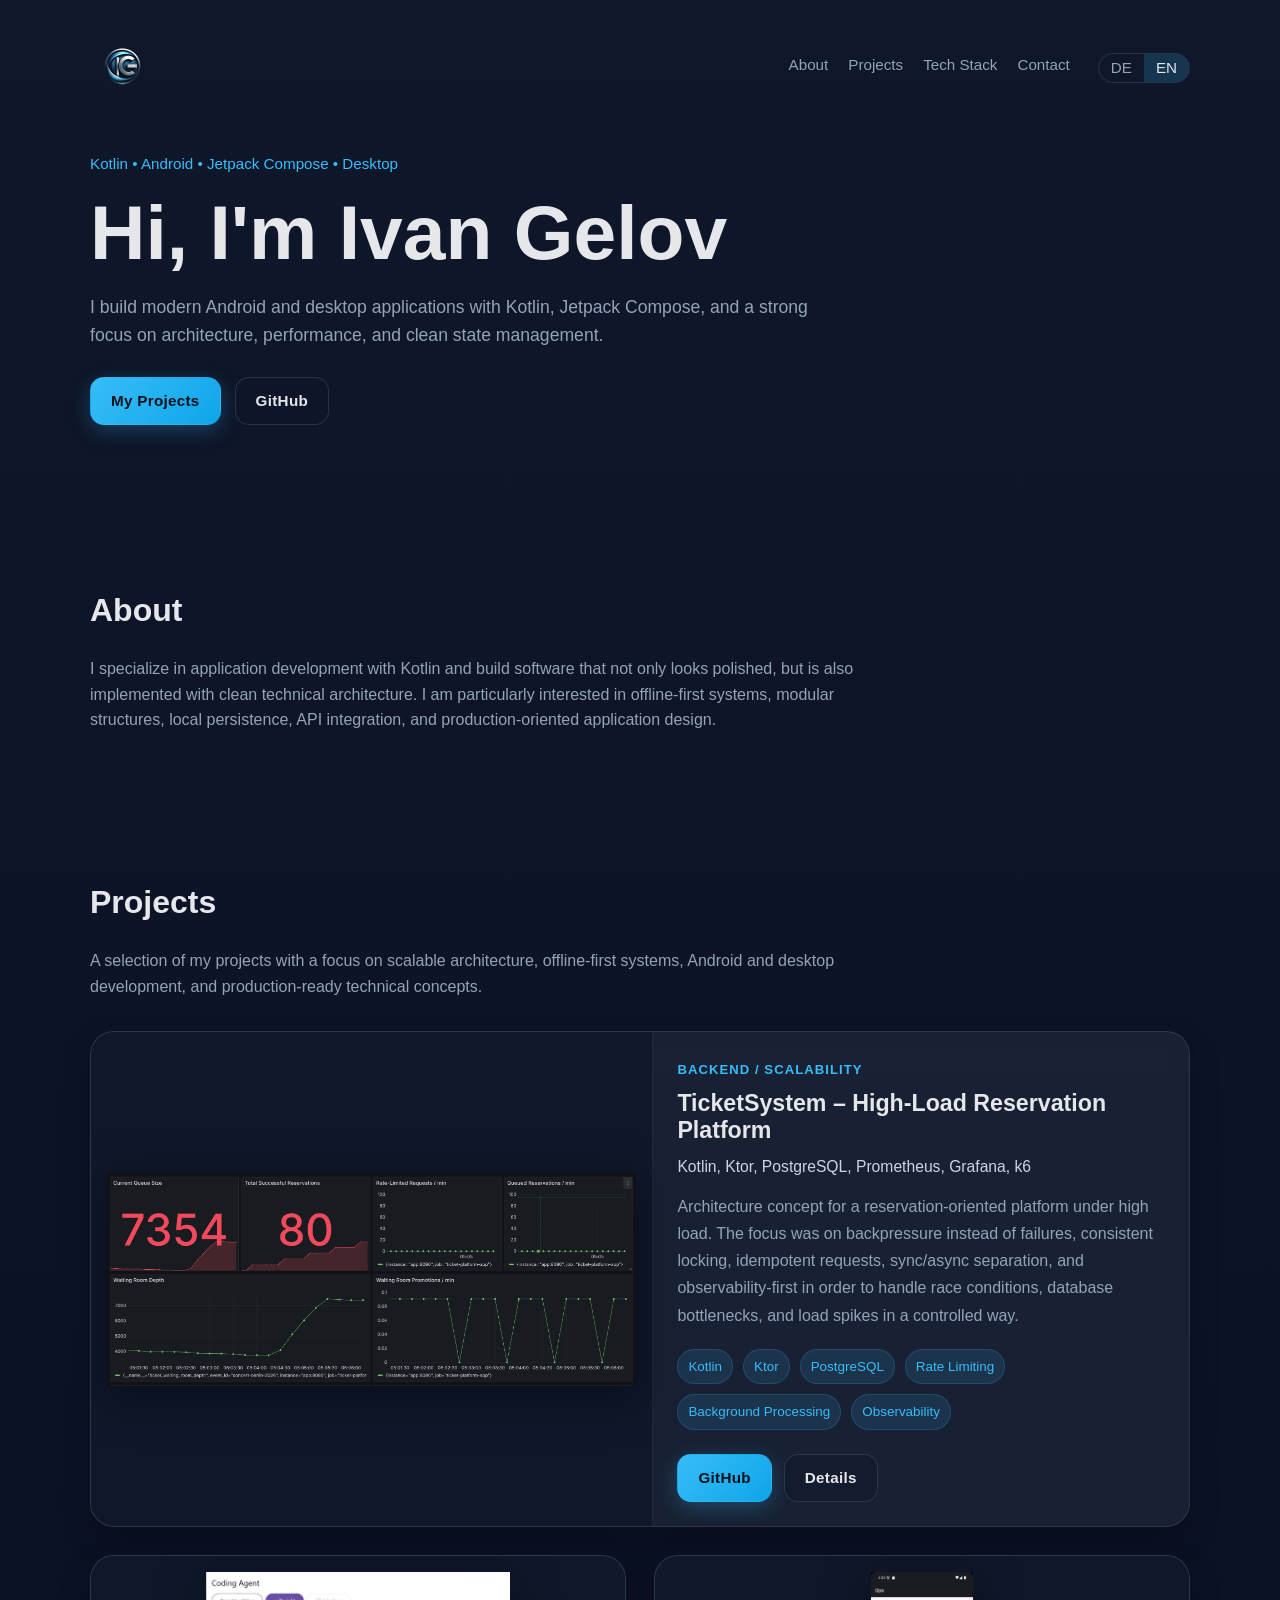
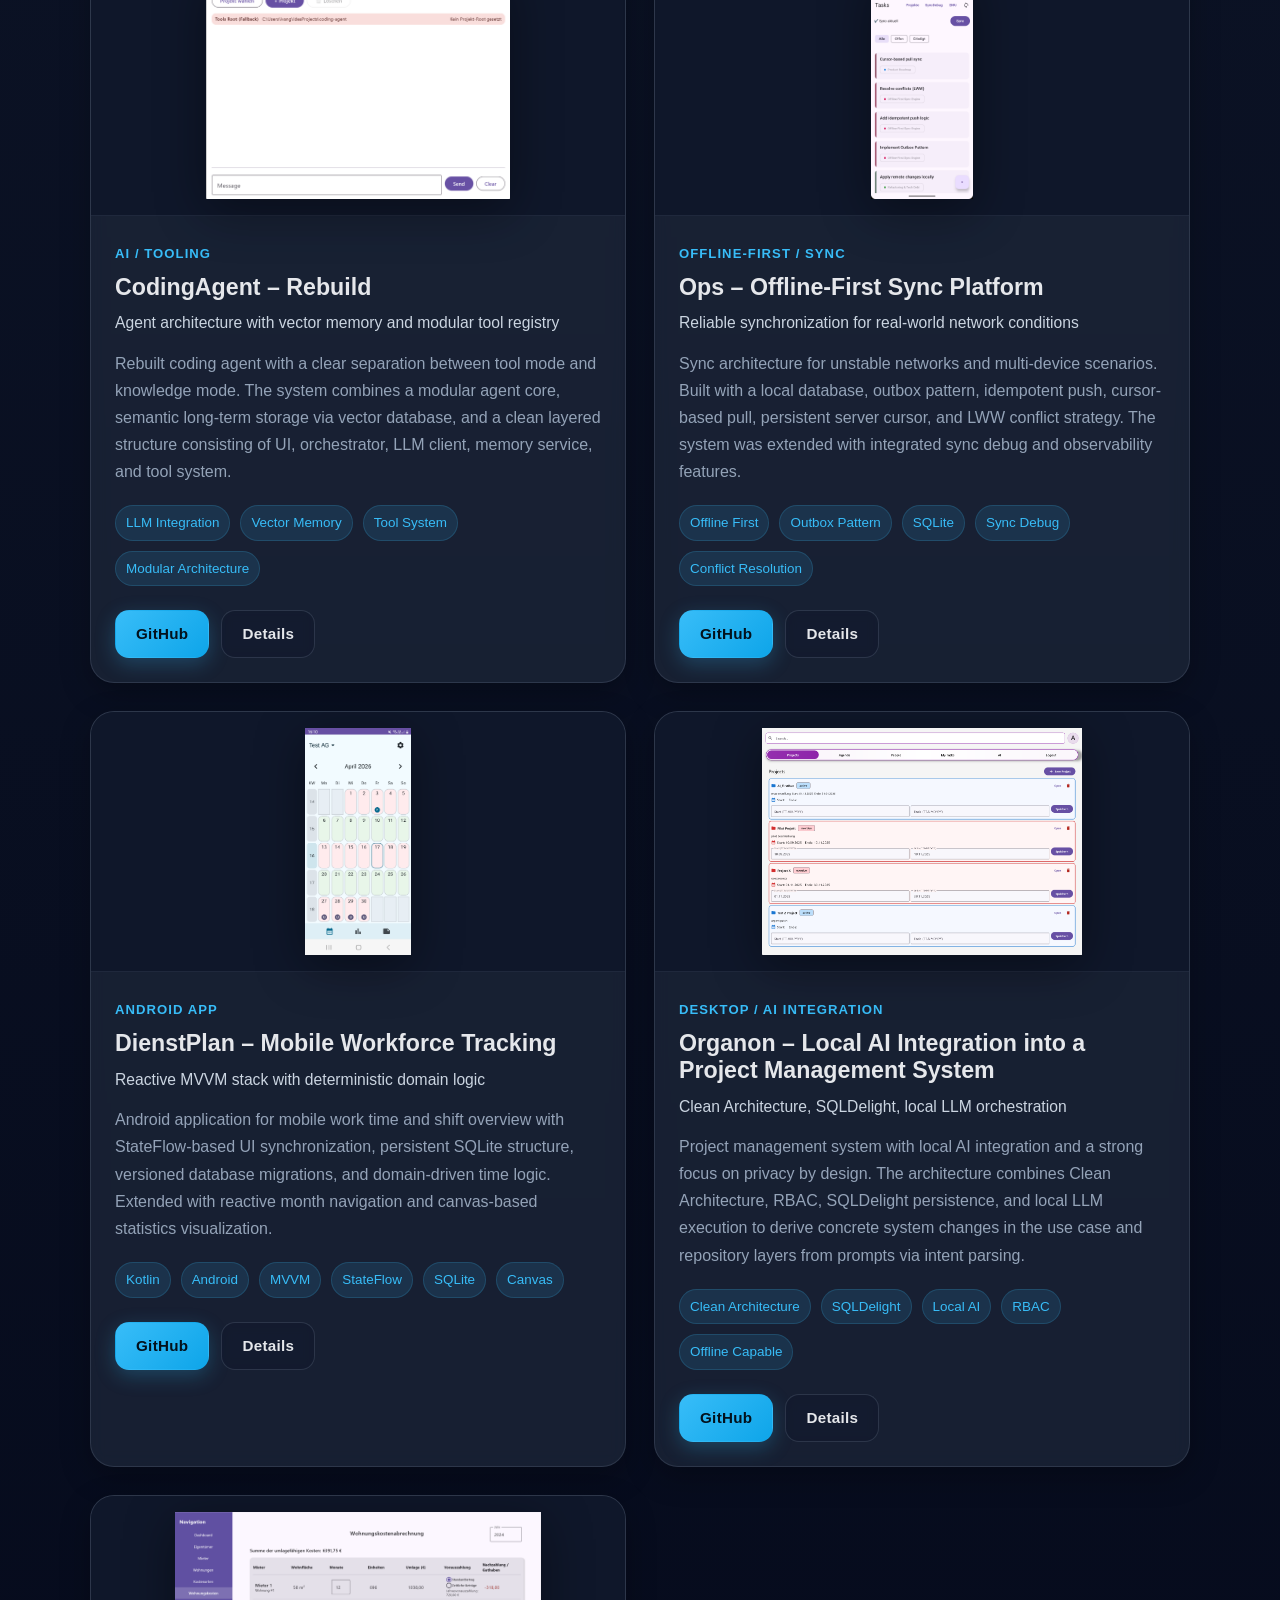
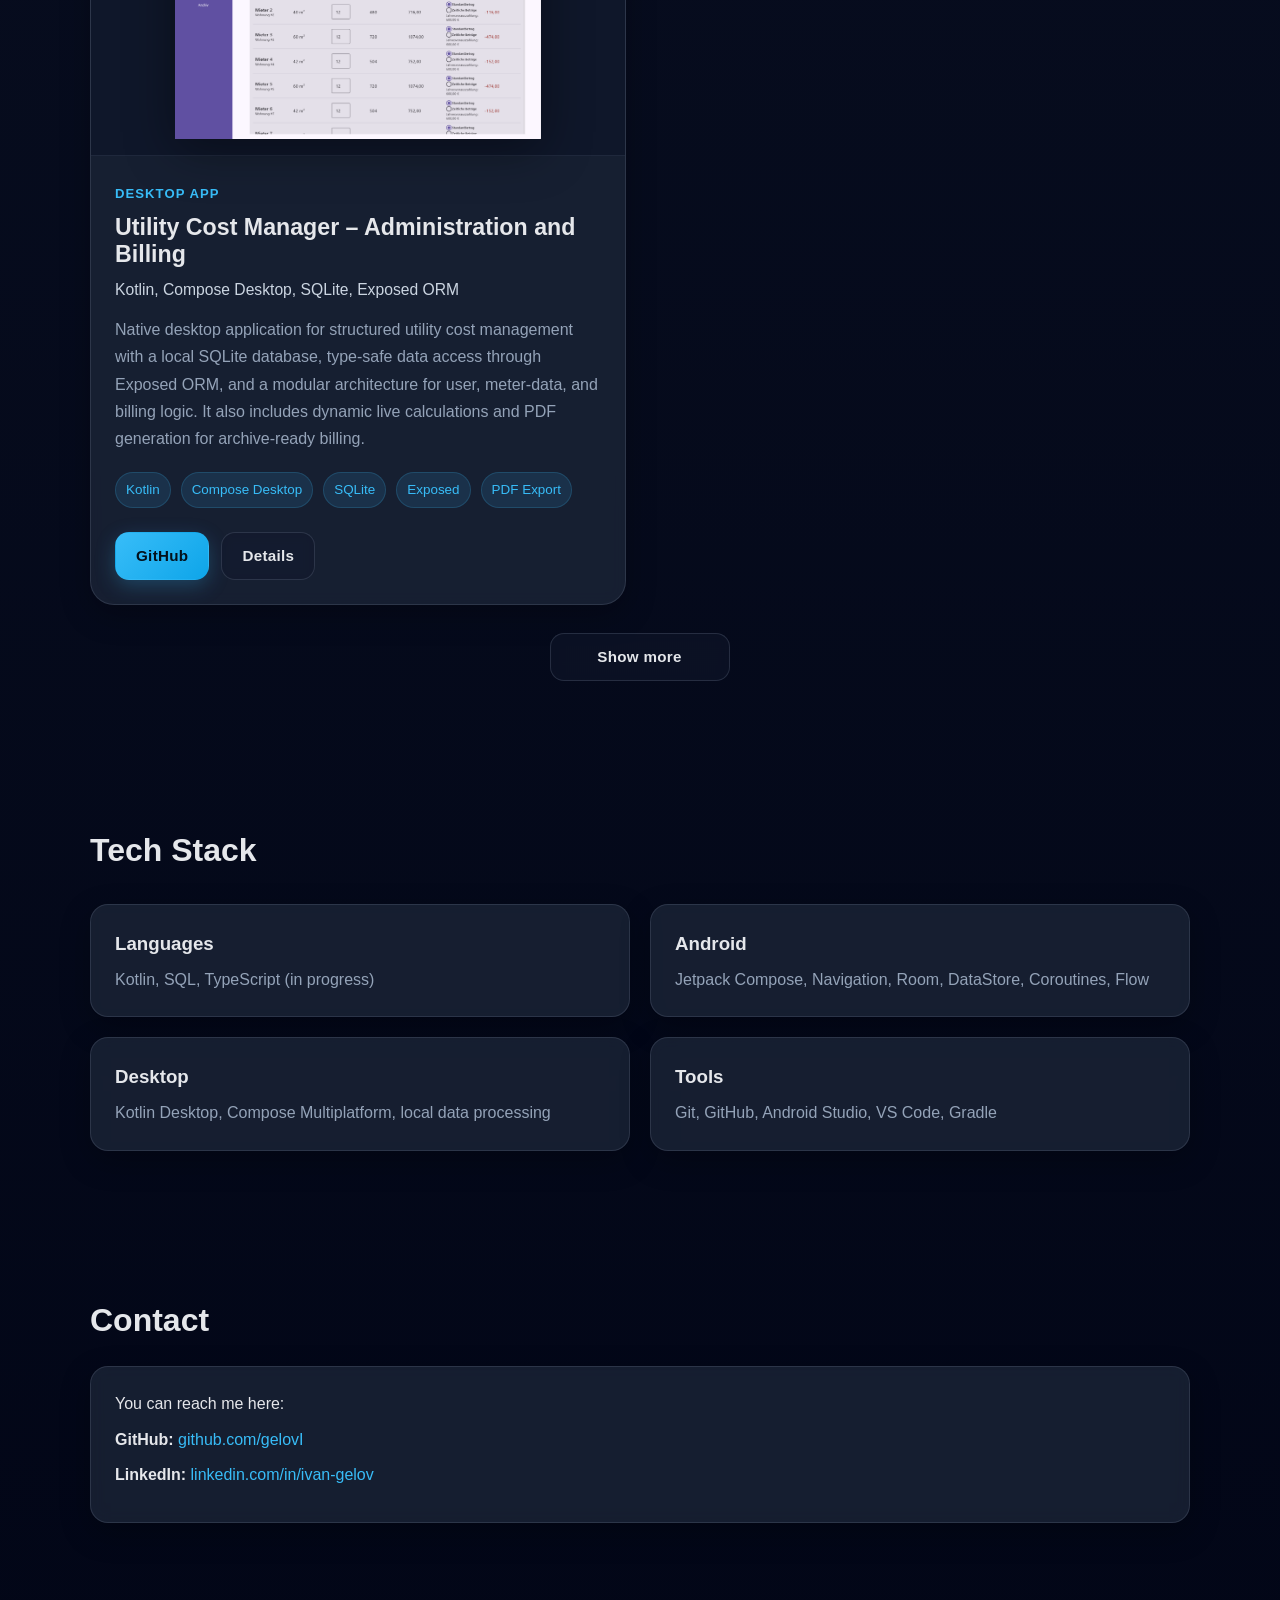
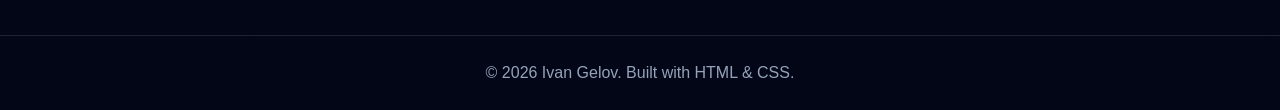
==== en.html @ 1ee712b2 "Add English detail pages for Ops and CodingAgent" ====
<!doctype html>
<html lang="en">
  <head>
    <meta charset="UTF-8" />
    <meta name="viewport" content="width=device-width, initial-scale=1.0" />
    <title>Ivan Gelov | Kotlin Developer</title>
    <meta
      name="description"
      content="Portfolio of Ivan Gelov – Kotlin, Android, Jetpack Compose and Desktop Apps."
    />
    <link rel="stylesheet" href="style.css" />
  </head>
  <body>
    <header class="hero">
      <nav class="nav">
        <img src="assets/images/ig_logo.png" alt="Logo" class="logo" />

        <div class="nav-links">
          <a href="#about">About</a>
          <a href="#projects">Projects</a>
          <a href="#stack">Tech Stack</a>
          <a href="#contact">Contact</a>

          <div class="lang-toggle">
            <a href="index.html" class="lang-link">DE</a>
            <a href="en.html" class="lang-link active">EN</a>
          </div>
        </div>
      </nav>

      <section class="hero-content">
        <p class="eyebrow">Kotlin • Android • Jetpack Compose • Desktop</p>
        <h1>Hi, I'm Ivan Gelov</h1>
        <p class="hero-text">
          I build modern Android and desktop applications with Kotlin, Jetpack
          Compose, and a strong focus on architecture, performance, and clean
          state management.
        </p>
        <div class="hero-buttons">
          <a class="btn btn-primary" href="#projects">My Projects</a>
          <a
            class="btn btn-secondary"
            href="https://github.com/gelovI"
            target="_blank"
            rel="noopener noreferrer"
          >
            GitHub
          </a>
        </div>
      </section>
    </header>

    <main class="container">
      <section id="about" class="section">
        <h2>About</h2>
        <p>
          I specialize in application development with Kotlin and build software
          that not only looks polished, but is also implemented with clean
          technical architecture. I am particularly interested in offline-first
          systems, modular structures, local persistence, API integration, and
          production-oriented application design.
        </p>
      </section>

      <section id="projects" class="section">
        <h2>Projects</h2>
        <p>
          A selection of my projects with a focus on scalable architecture,
          offline-first systems, Android and desktop development, and
          production-ready technical concepts.
        </p>

        <div class="projects-grid">
          <article class="project-card card featured">
            <div
              class="project-image-wrapper"
              data-images="assets/images/grafana1.png,assets/images/grafana2.png,assets/images/mk6_bild.png"
            >
              <img
                src="assets/images/grafana1.png"
                alt="TicketSystem Screenshot"
                class="project-image"
              />
            </div>

            <div class="project-content">
              <p class="project-label">Backend / Scalability</p>
              <h3>TicketSystem – High-Load Reservation Platform</h3>
              <p class="project-subtitle">
                Kotlin, Ktor, PostgreSQL, Prometheus, Grafana, k6
              </p>
              <p class="project-description">
                Architecture concept for a reservation-oriented platform under
                high load. The focus was on backpressure instead of failures,
                consistent locking, idempotent requests, sync/async separation,
                and observability-first in order to handle race conditions,
                database bottlenecks, and load spikes in a controlled way.
              </p>

              <ul class="tags">
                <li>Kotlin</li>
                <li>Ktor</li>
                <li>PostgreSQL</li>
                <li>Rate Limiting</li>
                <li>Background Processing</li>
                <li>Observability</li>
              </ul>

              <div class="project-links">
                <a href="#" class="btn btn-primary">GitHub</a>
                <a href="projects/ticketsystem.html" class="btn btn-secondary"
                  >Details</a
                >
              </div>
            </div>
          </article>

          <article class="project-card card">
            <div
              class="project-image-wrapper"
              data-images="assets/images/coding_agent1.png,assets/images/coding_agent2.png"
            >
              <img
                src="assets/images/coding_agent1.png"
                alt="CodingAgent Screenshot"
                class="project-image"
              />
            </div>

            <div class="project-content">
              <p class="project-label">AI / Tooling</p>
              <h3>CodingAgent – Rebuild</h3>
              <p class="project-subtitle">
                Agent architecture with vector memory and modular tool registry
              </p>
              <p class="project-description">
                Rebuilt coding agent with a clear separation between tool mode
                and knowledge mode. The system combines a modular agent core,
                semantic long-term storage via vector database, and a clean
                layered structure consisting of UI, orchestrator, LLM client,
                memory service, and tool system.
              </p>

              <ul class="tags">
                <li>LLM Integration</li>
                <li>Vector Memory</li>
                <li>Tool System</li>
                <li>Modular Architecture</li>
              </ul>

              <div class="project-links">
                <a
                  href="https://github.com/gelovI/coding_agent"
                  class="btn btn-primary"
                  >GitHub</a
                >
                <a href="projects/coding-agent.html" class="btn btn-secondary"
                  >Details</a
                >
              </div>
            </div>
          </article>

          <article class="project-card card">
            <div
              class="project-image-wrapper"
              data-images="assets/images/ops1.png,assets/images/ops2.png,assets/images/ops3.png"
            >
              <img
                src="assets/images/ops1.png"
                alt="Ops Screenshot"
                class="project-image"
              />
            </div>

            <div class="project-content">
              <p class="project-label">Offline-First / Sync</p>
              <h3>Ops – Offline-First Sync Platform</h3>
              <p class="project-subtitle">
                Reliable synchronization for real-world network conditions
              </p>
              <p class="project-description">
                Sync architecture for unstable networks and multi-device
                scenarios. Built with a local database, outbox pattern,
                idempotent push, cursor-based pull, persistent server cursor,
                and LWW conflict strategy. The system was extended with
                integrated sync debug and observability features.
              </p>

              <ul class="tags">
                <li>Offline First</li>
                <li>Outbox Pattern</li>
                <li>SQLite</li>
                <li>Sync Debug</li>
                <li>Conflict Resolution</li>
              </ul>

              <div class="project-links">
                <a
                  href="https://github.com/gelovI/Offline-First-Sync-Engine"
                  class="btn btn-primary"
                  >GitHub</a
                >
                <a href="projects/ops.html" class="btn btn-secondary"
                  >Details</a
                >
              </div>
            </div>
          </article>

          <article class="project-card card">
            <div
              class="project-image-wrapper"
              data-images="assets/images/dienst_plan1.jpg,assets/images/dienst_plan2.jpg,assets/images/dienst_plan3.jpg,assets/images/dienst_plan4.jpg"
            >
              <img
                src="assets/images/dienst_plan1.jpg"
                alt="DienstPlan Screenshot"
                class="project-image"
              />
            </div>

            <div class="project-content">
              <p class="project-label">Android App</p>
              <h3>DienstPlan – Mobile Workforce Tracking</h3>
              <p class="project-subtitle">
                Reactive MVVM stack with deterministic domain logic
              </p>
              <p class="project-description">
                Android application for mobile work time and shift overview with
                StateFlow-based UI synchronization, persistent SQLite structure,
                versioned database migrations, and domain-driven time logic.
                Extended with reactive month navigation and canvas-based
                statistics visualization.
              </p>

              <ul class="tags">
                <li>Kotlin</li>
                <li>Android</li>
                <li>MVVM</li>
                <li>StateFlow</li>
                <li>SQLite</li>
                <li>Canvas</li>
              </ul>

              <div class="project-links">
                <a href="#" class="btn btn-primary">GitHub</a>
                <a href="#" class="btn btn-secondary">Details</a>
              </div>
            </div>
          </article>

          <article class="project-card card">
            <div
              class="project-image-wrapper"
              data-images="assets/images/organon1.png,assets/images/organon3.png,assets/images/organon2.png"
            >
              <img
                src="assets/images/organon1.png"
                alt="Organon Screenshot"
                class="project-image"
              />
            </div>

            <div class="project-content">
              <p class="project-label">Desktop / AI Integration</p>
              <h3>
                Organon – Local AI Integration into a Project Management System
              </h3>
              <p class="project-subtitle">
                Clean Architecture, SQLDelight, local LLM orchestration
              </p>
              <p class="project-description">
                Project management system with local AI integration and a strong
                focus on privacy by design. The architecture combines Clean
                Architecture, RBAC, SQLDelight persistence, and local LLM
                execution to derive concrete system changes in the use case and
                repository layers from prompts via intent parsing.
              </p>

              <ul class="tags">
                <li>Clean Architecture</li>
                <li>SQLDelight</li>
                <li>Local AI</li>
                <li>RBAC</li>
                <li>Offline Capable</li>
              </ul>

              <div class="project-links">
                <a href="#" class="btn btn-primary">GitHub</a>
                <a href="#" class="btn btn-secondary">Details</a>
              </div>
            </div>
          </article>

          <article class="project-card card">
            <div
              class="project-image-wrapper"
              data-images="assets/images/betriebskosten1.png,assets/images/betriebskosten2.png"
            >
              <img
                src="assets/images/betriebskosten1.png"
                alt="Betriebskosten Manager Screenshot"
                class="project-image"
              />
            </div>

            <div class="project-content">
              <p class="project-label">Desktop App</p>
              <h3>Utility Cost Manager – Administration and Billing</h3>
              <p class="project-subtitle">
                Kotlin, Compose Desktop, SQLite, Exposed ORM
              </p>
              <p class="project-description">
                Native desktop application for structured utility cost
                management with a local SQLite database, type-safe data access
                through Exposed ORM, and a modular architecture for user,
                meter-data, and billing logic. It also includes dynamic live
                calculations and PDF generation for archive-ready billing.
              </p>

              <ul class="tags">
                <li>Kotlin</li>
                <li>Compose Desktop</li>
                <li>SQLite</li>
                <li>Exposed</li>
                <li>PDF Export</li>
              </ul>

              <div class="project-links">
                <a
                  href="https://github.com/gelovI/betriebskosten"
                  class="btn btn-primary"
                  >GitHub</a
                >
                <a href="#" class="btn btn-secondary">Details</a>
              </div>
            </div>
          </article>

          <article class="project-card card hidden-project">
            <div
              class="project-image-wrapper"
              data-images="assets/images/dp_1.png,assets/images/dp_2.png,assets/images/dp_3.png"
            >
              <img
                src="assets/images/dp_1.png"
                alt="DienstPlan Desktop Screenshot"
                class="project-image"
              />
            </div>

            <div class="project-content">
              <p class="project-label">Desktop App</p>
              <h3>
                DienstPlan – Rule-Based Shift Planning and Work Time Analysis
              </h3>
              <p class="project-subtitle">
                Rule-based domain engine, persistent desktop DB, PDF export
              </p>
              <p class="project-description">
                Desktop application for structured shift planning and work time
                analysis. The focus was on deterministic time calculation,
                reactive state architecture, versioned database migrations, and
                print-optimized PDF generation.
              </p>

              <ul class="tags">
                <li>Kotlin</li>
                <li>Desktop</li>
                <li>SQLite</li>
                <li>PDF Export</li>
                <li>Reactive State</li>
              </ul>

              <div class="project-links">
                <a href="#" class="btn btn-primary">GitHub</a>
                <a href="#" class="btn btn-secondary">Details</a>
              </div>
            </div>
          </article>

          <article class="project-card card hidden-project">
            <div
              class="project-image-wrapper"
              data-images="assets/images/dot_logic1.jpg,assets/images/dot_logic2.jpg,assets/images/dot_logic3.jpg,assets/images/dot_logic4.jpg"
            >
              <img
                src="assets/images/dot_logic1.jpg"
                alt="DotLogic Screenshot"
                class="project-image"
              />
            </div>

            <div class="project-content">
              <p class="project-label">Android Game</p>
              <h3>DotLogic – Logic Puzzle with Path Connections</h3>
              <p class="project-subtitle">
                Canvas rendering, pointer input, testable game logic
              </p>
              <p class="project-description">
                Android puzzle game with a deterministic engine, data-driven
                level system, and high-performance board rendering via Compose
                Canvas. Extended with a pointer-input pipeline, StateFlow-based
                state management, and serializable level structures.
              </p>

              <ul class="tags">
                <li>Kotlin</li>
                <li>Android</li>
                <li>Compose Canvas</li>
                <li>StateFlow</li>
                <li>Game Logic</li>
              </ul>

              <div class="project-links">
                <a href="#" class="btn btn-primary">GitHub</a>
                <a href="#" class="btn btn-secondary">Details</a>
              </div>
            </div>
          </article>

          <article class="project-card card hidden-project">
            <div
              class="project-image-wrapper"
              data-images="assets/images/rr1.png,assets/images/rr2.png,assets/images/rr3.png,assets/images/rr5.png,assets/images/rr4.png"
            >
              <img
                src="assets/images/rr1.png"
                alt="RRMed Screenshot"
                class="project-image"
              />
            </div>

            <div class="project-content">
              <p class="project-label">Android App</p>
              <h3>RRMed – Blood Pressure and Therapy Tracking</h3>
              <p class="project-subtitle">
                MVVM, structured data modeling, offline-first storage
              </p>
              <p class="project-description">
                Android application for structured recording of blood pressure
                values, therapy information, and measurement history.
                Implemented with reactive state management, testable validation
                logic, and a clear separation between UI, business logic, and
                persistence.
              </p>

              <ul class="tags">
                <li>Kotlin</li>
                <li>Android</li>
                <li>MVVM</li>
                <li>Offline First</li>
                <li>Data Modeling</li>
              </ul>

              <div class="project-links">
                <a
                  href="https://github.com/gelovI/RRmedApp"
                  class="btn btn-primary"
                  >GitHub</a
                >
                <a href="#" class="btn btn-secondary">Details</a>
              </div>
            </div>
          </article>

          <article class="project-card card hidden-project">
            <div
              class="project-image-wrapper"
              data-images="assets/images/wordkings1.jpg,assets/images/wordkings3.jpg,assets/images/wordkings4.jpg,assets/images/wordkings5.jpg"
            >
              <img
                src="assets/images/wordkings1.jpg"
                alt="WordKings Screenshot"
                class="project-image"
              />
            </div>

            <div class="project-content">
              <p class="project-label">Android Game</p>
              <h3>WordKings – Intelligent Word Puzzle Game</h3>
              <p class="project-subtitle">
                Jetpack Compose, Room, DataStore, data-driven game system
              </p>
              <p class="project-description">
                Native Android app with MVVM architecture, local persistence,
                and a modular game system. The focus was on persistent game
                states, expandable dictionary structures, and animated UI
                feedback.
              </p>

              <ul class="tags">
                <li>Kotlin</li>
                <li>Jetpack Compose</li>
                <li>Room</li>
                <li>DataStore</li>
                <li>Game System</li>
              </ul>

              <div class="project-links">
                <a href="#" class="btn btn-primary">GitHub</a>
                <a href="#" class="btn btn-secondary">Details</a>
              </div>
            </div>
          </article>
        </div>

        <div class="projects-toggle-wrap">
          <button
            class="btn btn-secondary projects-toggle"
            id="toggleProjects"
            data-show-more="Show more"
            data-show-less="Show less"
          >
            Show more
          </button>
        </div>
      </section>

      <section id="stack" class="section">
        <h2>Tech Stack</h2>
        <div class="stack-grid">
          <div class="card stack-card">
            <h3>Languages</h3>
            <p>Kotlin, SQL, TypeScript (in progress)</p>
          </div>
          <div class="card stack-card">
            <h3>Android</h3>
            <p>
              Jetpack Compose, Navigation, Room, DataStore, Coroutines, Flow
            </p>
          </div>
          <div class="card stack-card">
            <h3>Desktop</h3>
            <p>Kotlin Desktop, Compose Multiplatform, local data processing</p>
          </div>
          <div class="card stack-card">
            <h3>Tools</h3>
            <p>Git, GitHub, Android Studio, VS Code, Gradle</p>
          </div>
        </div>
      </section>

      <section id="contact" class="section">
        <h2>Contact</h2>
        <div class="card contact-card">
          <p>You can reach me here:</p>
          <p>
            <strong>GitHub:</strong>
            <a
              href="https://github.com/gelovI"
              target="_blank"
              rel="noopener noreferrer"
              >github.com/gelovI</a
            >
          </p>
          <p>
            <strong>LinkedIn:</strong>
            <a
              href="https://linkedin.com/in/ivan-gelov"
              target="_blank"
              rel="noopener noreferrer"
              >linkedin.com/in/ivan-gelov</a
            >
          </p>
        </div>
      </section>
    </main>

    <footer class="footer">
      <p>© 2026 Ivan Gelov. Built with HTML & CSS.</p>
    </footer>

    <div class="lightbox" id="lightbox">
      <div class="lightbox-backdrop"></div>

      <div class="lightbox-content">
        <button class="lightbox-close" id="lightboxClose">×</button>

        <button class="lightbox-nav lightbox-prev" id="lightboxPrev">‹</button>

        <div class="lightbox-image-wrapper">
          <img
            id="lightboxImage"
            class="lightbox-image"
            src=""
            alt="Project image large"
          />
        </div>

        <button class="lightbox-nav lightbox-next" id="lightboxNext">›</button>
      </div>
    </div>

    <script src="script.js"></script>
  </body>
</html>
---- style.css ----
:root {
  --bg: #0f172a;
  --bg-soft: #111827;
  --surface: #1e293b;
  --surface-hover: #273449;
  --text: #e5e7eb;
  --text-muted: #94a3b8;
  --primary: #38bdf8;
  --primary-hover: #0ea5e9;
  --border: rgba(148, 163, 184, 0.18);
  --shadow: 0 10px 30px rgba(0, 0, 0, 0.25);
}

* {
  margin: 0;
  padding: 0;
  box-sizing: border-box;
}

html {
  scroll-behavior: smooth;
}

body {
  font-family: Arial, Helvetica, sans-serif;
  background: linear-gradient(180deg, var(--bg) 0%, #020617 100%);
  color: var(--text);
  line-height: 1.6;
}

a {
  color: var(--primary);
  text-decoration: none;
}

a:hover {
  color: var(--primary-hover);
}

.container {
  width: min(1100px, 92%);
  margin: 0 auto;
}

.hero {
  min-height: auto;
  padding: 24px 0 56px;
  display: flex;
  flex-direction: column;
}

.nav {
  width: min(1100px, 92%);
  margin: 0 auto;
  display: flex;
  justify-content: space-between;
  align-items: center;
  padding: 12px 0 32px;
}

.logo {
  width: 64px;
  height: 64px;
  object-fit: contain;
  border-radius: 50%;
  display: block;
}

.nav-links {
  display: flex;
  gap: 20px;
  flex-wrap: wrap;
}

.nav-links a {
  color: var(--text-muted);
  font-size: 0.95rem;
}

.nav-links a:hover {
  color: var(--text);
}

.hero-content {
  width: min(1100px, 92%);
  margin: auto;
  padding: 20px 0 32px;
}

.eyebrow {
  color: var(--primary);
  font-size: 0.95rem;
  margin-bottom: 14px;
}

.hero h1 {
  font-size: clamp(2.5rem, 6vw, 4.8rem);
  line-height: 1.1;
  margin-bottom: 18px;
}

.hero-text {
  max-width: 720px;
  color: var(--text-muted);
  font-size: 1.1rem;
  margin-bottom: 28px;
}

.hero-buttons {
  display: flex;
  gap: 14px;
  flex-wrap: wrap;
}

.btn {
  display: inline-flex;
  align-items: center;
  justify-content: center;
  min-height: 48px;
  padding: 0 20px;
  border-radius: 14px;
  font-weight: 600;
  font-size: 0.95rem;
  letter-spacing: 0.02em;
  border: 1px solid transparent;
  cursor: pointer;
  transition:
    transform 0.2s ease,
    background 0.2s ease,
    border-color 0.2s ease,
    box-shadow 0.2s ease;
}

.btn:hover {
  transform: translateY(-2px);
}

.btn:active {
  transform: translateY(0);
  box-shadow: none;
}

.btn-primary {
  background: linear-gradient(135deg, #38bdf8, #0ea5e9);
  color: #03111c;
  box-shadow: 0 6px 20px rgba(56, 189, 248, 0.25);
}

.btn-primary:hover {
  color: #03111c;
  box-shadow: 0 10px 28px rgba(56, 189, 248, 0.35);
}

.btn-secondary {
  background: rgba(15, 23, 42, 0.6);
  color: var(--text);
  border-color: rgba(148, 163, 184, 0.2);
  backdrop-filter: blur(6px);
}

.btn-secondary:hover {
  color: var(--text);
  border-color: rgba(56, 189, 248, 0.4);
  background: rgba(30, 41, 59, 0.7);
}

.section {
  padding: 72px 0;
}

.section h2 {
  font-size: 2rem;
  margin-bottom: 20px;
}

.section > p {
  max-width: 800px;
  color: var(--text-muted);
}

/* CARD BASIS */
.card {
  background: rgba(30, 41, 59, 0.7);
  border: 1px solid var(--border);
  border-radius: 18px;
  padding: 24px;
  box-shadow: var(--shadow);
  backdrop-filter: blur(8px);
  transition:
    background 0.2s ease,
    transform 0.2s ease,
    border-color 0.2s ease,
    box-shadow 0.2s ease;
}

.card:hover {
  background: var(--surface-hover);
}

/* PROJECTS */
.projects-grid {
  display: grid;
  grid-template-columns: repeat(2, minmax(0, 1fr));
  gap: 28px;
  margin-top: 32px;
}

.project-card {
  padding: 0;
  overflow: hidden;
  border-radius: 24px;
}

.project-image-wrapper {
  width: 100%;
  height: 260px;
  background: rgba(15, 23, 42, 0.85);
  display: flex;
  align-items: center;
  justify-content: center;
  border-bottom: 1px solid rgba(148, 163, 184, 0.12);
}

.project-image {
  width: 100%;
  height: 100%;
  object-fit: contain;
  padding: 16px;
  filter: drop-shadow(0 10px 25px rgba(0, 0, 0, 0.4));
}

.project-card:hover .project-image {
  transform: scale(1.04);
}

.project-content {
  padding: 24px;
}

.project-label {
  display: inline-block;
  font-size: 0.82rem;
  font-weight: 700;
  letter-spacing: 0.08em;
  text-transform: uppercase;
  color: var(--primary);
  margin-bottom: 10px;
}

.project-content h3 {
  font-size: 1.45rem;
  line-height: 1.15;
  margin-bottom: 10px;
}

.project-subtitle {
  color: #cbd5e1;
  font-size: 0.98rem;
  margin-bottom: 14px;
}

.project-description {
  color: var(--text-muted);
  font-size: 1rem;
  line-height: 1.7;
}

.tags {
  list-style: none;
  display: flex;
  flex-wrap: wrap;
  gap: 10px;
  margin-top: 20px;
}

.tags li {
  background: rgba(56, 189, 248, 0.12);
  color: var(--primary);
  border: 1px solid rgba(56, 189, 248, 0.18);
  padding: 6px 10px;
  border-radius: 999px;
  font-size: 0.84rem;
}

.project-links {
  display: flex;
  gap: 12px;
  flex-wrap: wrap;
  margin-top: 24px;
}

.project-card.featured {
  grid-column: 1 / -1;
  display: grid;
  grid-template-columns: 1.05fr 1fr;
}

.project-card.featured .project-image-wrapper {
  height: 100%;
  min-height: 100%;
  border-bottom: none;
  border-right: 1px solid rgba(148, 163, 184, 0.12);
}

.project-card.featured .project-image {
  max-width: 100%;
  max-height: 100%;
  width: auto;
  height: auto;
}

@media (max-width: 900px) {
  .project-card.featured {
    grid-template-columns: 1fr;
  }

  .project-card.featured .project-image-wrapper {
    height: 280px;
    border-right: none;
    border-bottom: 1px solid rgba(148, 163, 184, 0.12);
  }
}

/* STACK */
.stack-grid {
  display: grid;
  grid-template-columns: repeat(2, minmax(0, 1fr));
  gap: 20px;
  margin-top: 28px;
}

.stack-card h3 {
  margin-bottom: 8px;
}

.stack-card p {
  color: var(--text-muted);
}

/* CONTACT */
.contact-card p {
  margin-bottom: 10px;
}

/* FOOTER */
.footer {
  border-top: 1px solid var(--border);
  padding: 24px;
  text-align: center;
  color: var(--text-muted);
  margin-top: 40px;
}

/* TABLET */
@media (max-width: 900px) {
  .projects-grid,
  .stack-grid {
    grid-template-columns: 1fr;
  }

  .nav {
    flex-direction: column;
    align-items: flex-start;
    gap: 16px;
  }

  .hero {
    min-height: auto;
  }
}

/* MOBILE */
@media (max-width: 640px) {
  .section {
    padding: 56px 0;
  }

  .hero-text {
    font-size: 1rem;
  }

  .project-image-wrapper {
    height: 200px;
  }

  .project-content {
    padding: 20px;
  }

  .btn,
  .project-links .btn {
    width: 100%;
    text-align: center;
  }
}

/* POPUP CAROUSEL */
.lightbox {
  position: fixed;
  inset: 0;
  background: rgba(2, 6, 23, 0.82);
  display: flex;
  align-items: center;
  justify-content: center;
  padding: 24px;
  opacity: 0;
  visibility: hidden;
  pointer-events: none;
  transition:
    opacity 0.28s ease,
    visibility 0.28s ease;
  z-index: 1000;
}

.lightbox.active {
  opacity: 1;
  visibility: visible;
  pointer-events: auto;
}

.lightbox-backdrop {
  position: absolute;
  inset: 0;
}

.lightbox-content {
  position: relative;
  width: min(1100px, 96vw);
  height: min(760px, 88vh);
  display: flex;
  align-items: center;
  justify-content: center;
  gap: 18px;
  z-index: 1;
  animation: lightboxFadeUp 0.3s ease;
}

.lightbox-image-wrapper {
  width: 100%;
  height: 100%;
  background: rgba(15, 23, 42, 0.92);
  border: 1px solid rgba(148, 163, 184, 0.18);
  border-radius: 24px;
  box-shadow: 0 30px 80px rgba(0, 0, 0, 0.45);
  display: flex;
  align-items: center;
  justify-content: center;
  overflow: hidden;
}

.lightbox-image {
  max-width: 100%;
  max-height: 100%;
  object-fit: contain;
  display: block;
  padding: 24px;
}

.lightbox-close,
.lightbox-nav {
  border: 1px solid rgba(148, 163, 184, 0.2);
  background: rgba(15, 23, 42, 0.78);
  color: #e5e7eb;
  backdrop-filter: blur(8px);
  cursor: pointer;
  transition: transform 0.2s ease, background 0.2s ease, border-color 0.2s ease;
}

.lightbox-close:hover,
.lightbox-nav:hover {
  transform: scale(1.05);
  background: rgba(30, 41, 59, 0.92);
  border-color: rgba(56, 189, 248, 0.38);
}

.lightbox-close {
  position: absolute;
  top: -8px;
  right: 8px;
  width: 46px;
  height: 46px;
  border-radius: 14px;
  font-size: 1.8rem;
  line-height: 1;
}

.lightbox-nav {
  width: 52px;
  height: 52px;
  border-radius: 16px;
  font-size: 2rem;
  flex-shrink: 0;
}

@keyframes lightboxFadeUp {
  from {
    opacity: 0;
    transform: translateY(14px) scale(0.985);
  }
  to {
    opacity: 1;
    transform: translateY(0) scale(1);
  }
}

@media (max-width: 768px) {
  .lightbox {
    padding: 14px;
  }

  .lightbox-content {
    width: 100%;
    height: min(72vh, 560px);
    gap: 10px;
  }

  .lightbox-image {
    padding: 14px;
  }

  .lightbox-nav {
    width: 44px;
    height: 44px;
    font-size: 1.7rem;
    border-radius: 12px;
  }

  .lightbox-close {
    top: -4px;
    right: 2px;
    width: 42px;
    height: 42px;
  }
}

/* Projects toggle */
.hidden-project {
  display: none;
}

.hidden-project.show {
  display: block;
}

.projects-toggle-wrap {
  display: flex;
  justify-content: center;
  margin-top: 28px;
}

.projects-toggle {
  min-width: 180px;
}

/* DE/EN Toggle */
.lang-toggle {
  display: inline-flex;
  align-items: center;
  border: 1px solid rgba(148, 163, 184, 0.2);
  border-radius: 999px;
  overflow: hidden;
  margin-left: 8px;
}

.lang-link {
  padding: 6px 12px;
  color: var(--text-muted);
  font-size: 0.9rem;
  line-height: 1;
  transition: background 0.2s ease, color 0.2s ease;
}

.lang-link:hover {
  color: var(--text);
  background: rgba(30, 41, 59, 0.55);
}

.lang-link.active {
  background: rgba(56, 189, 248, 0.18);
  color: var(--text);
}

@media (max-width: 900px) {
  .nav-links {
    align-items: center;
  }

  .lang-toggle {
    margin-left: 0;
  }
}
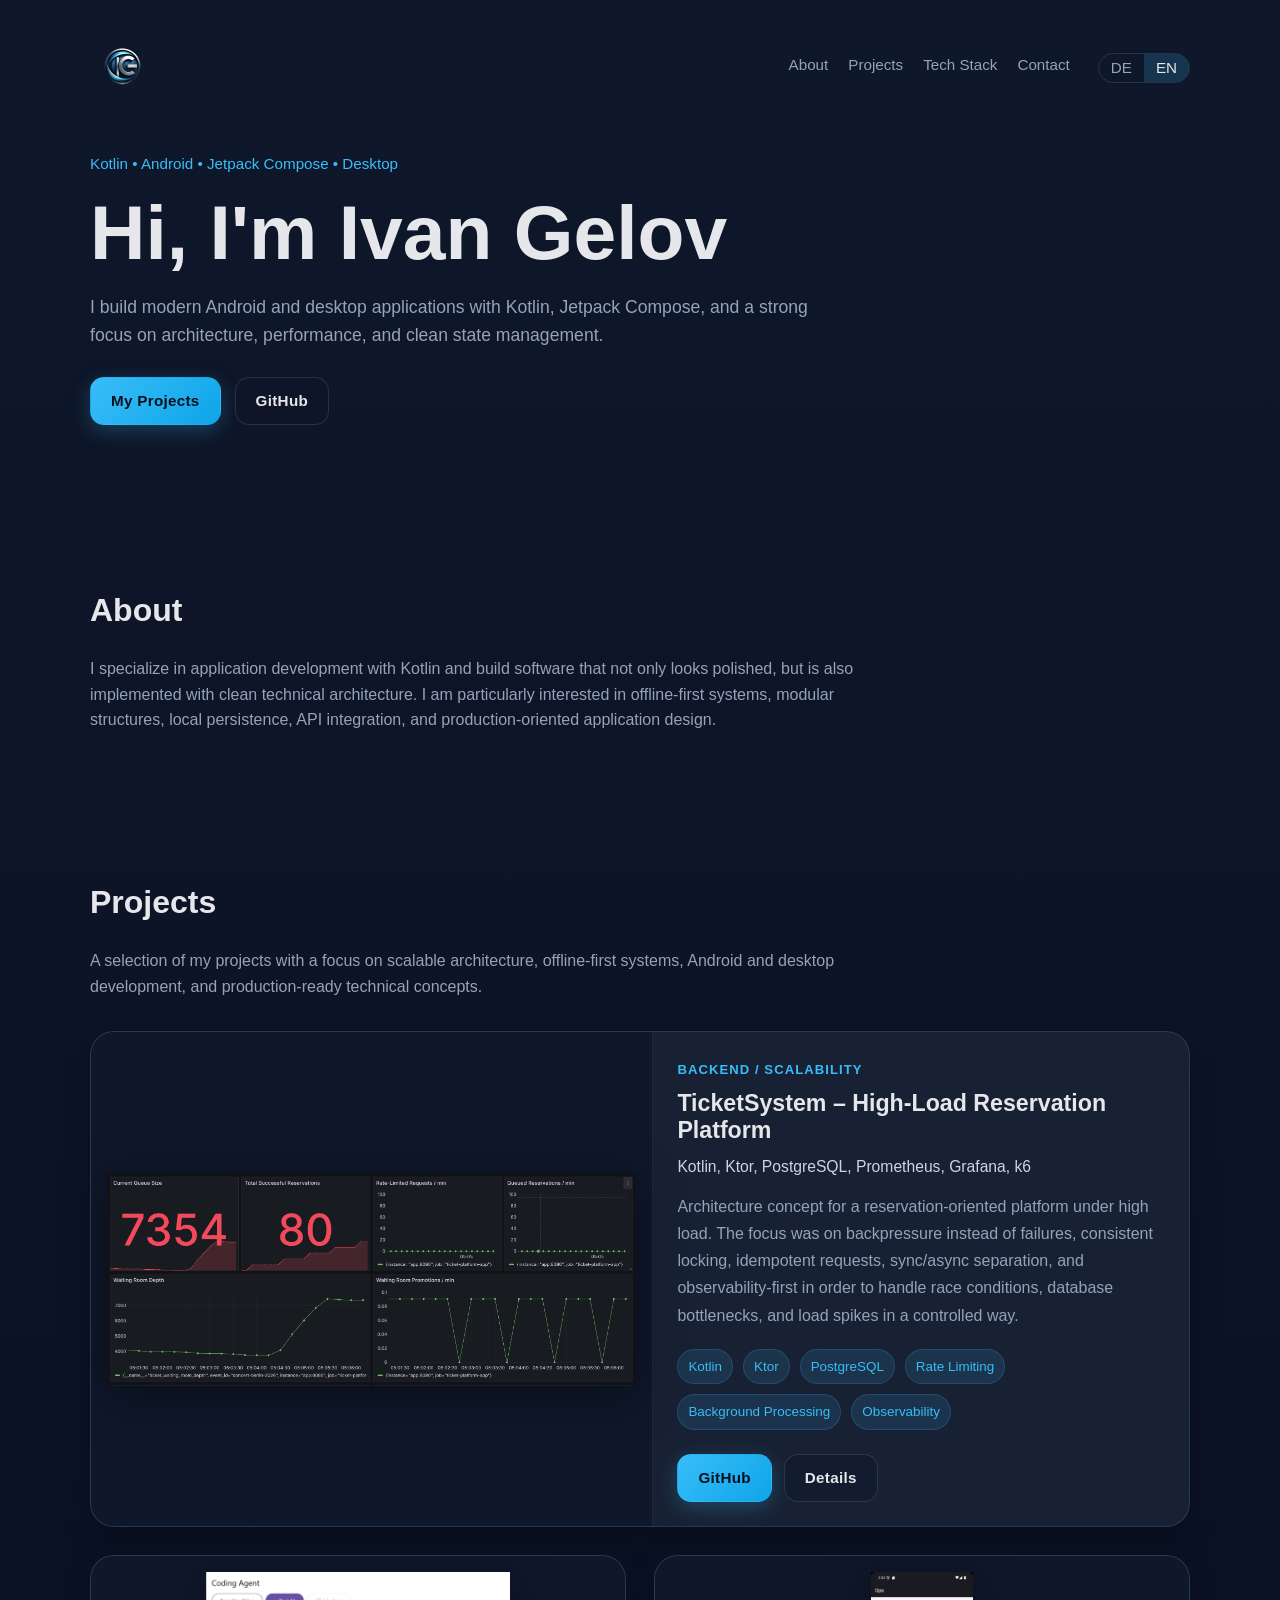
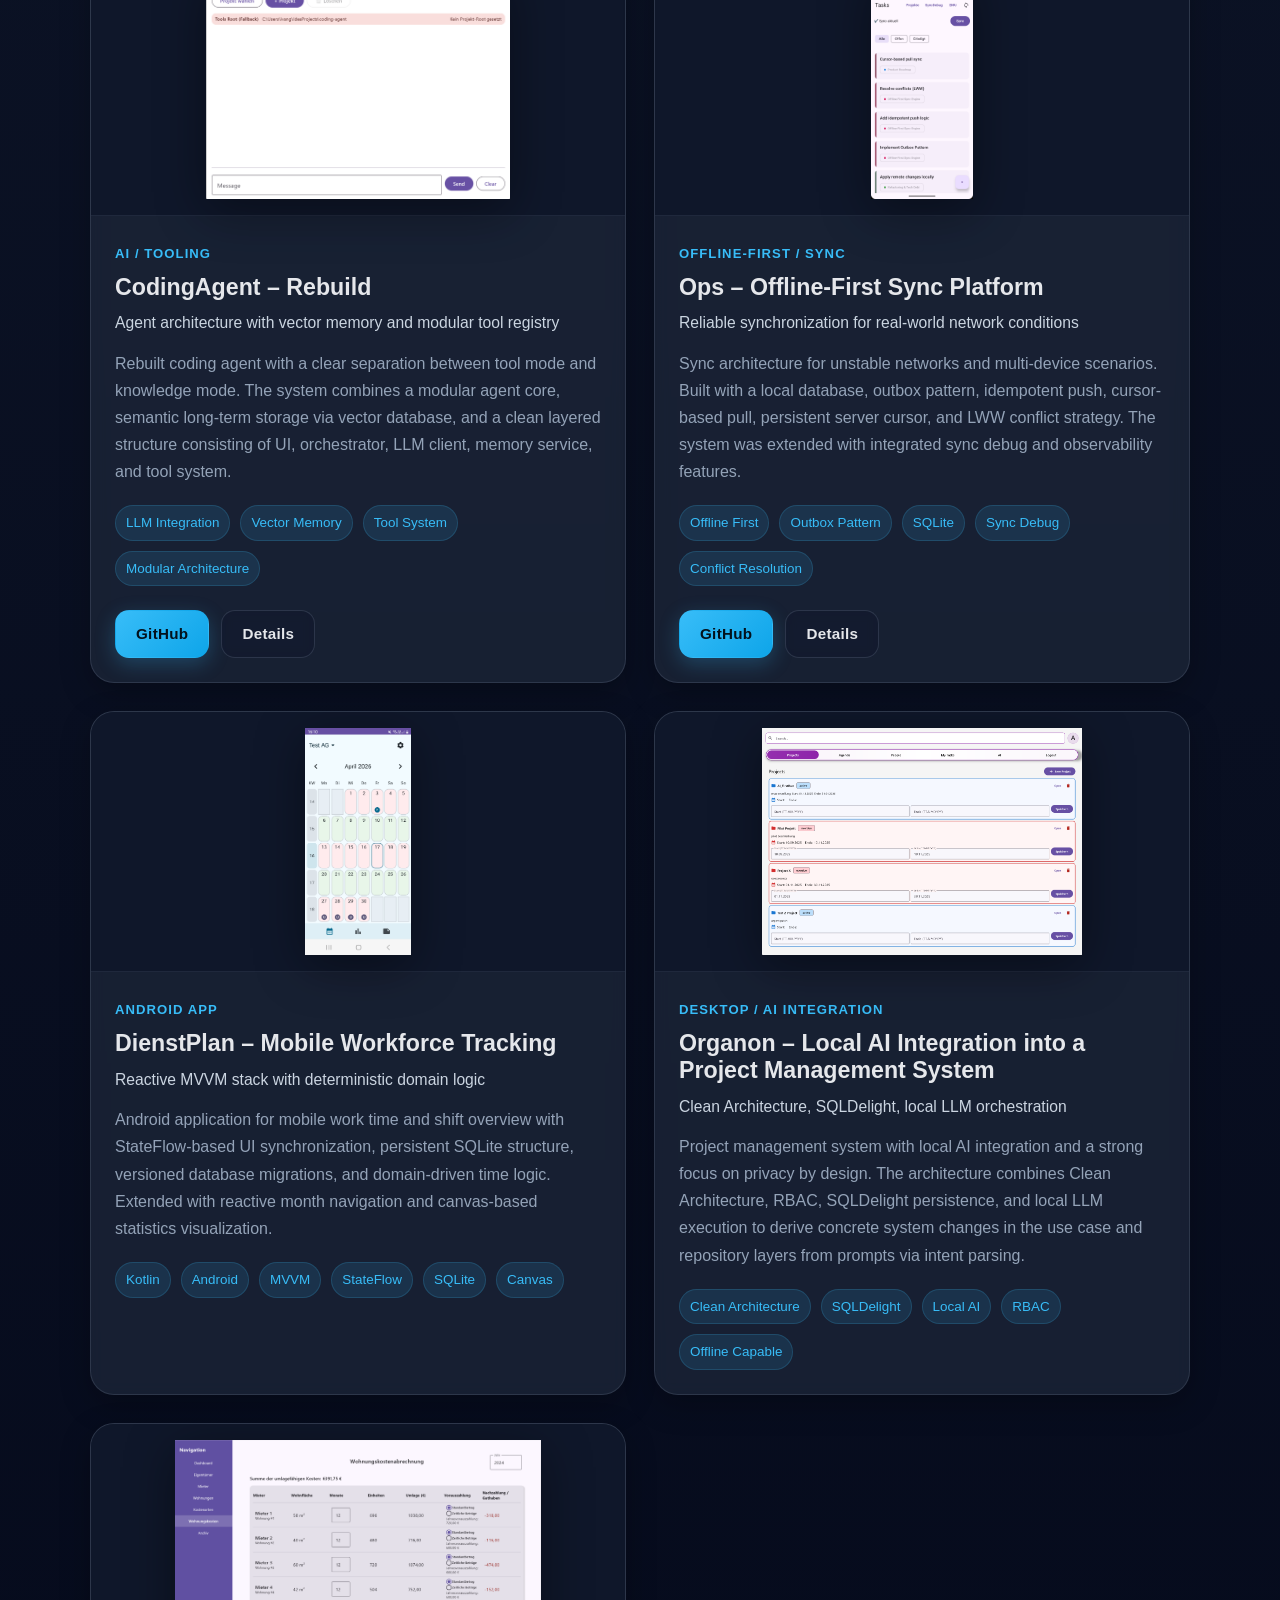
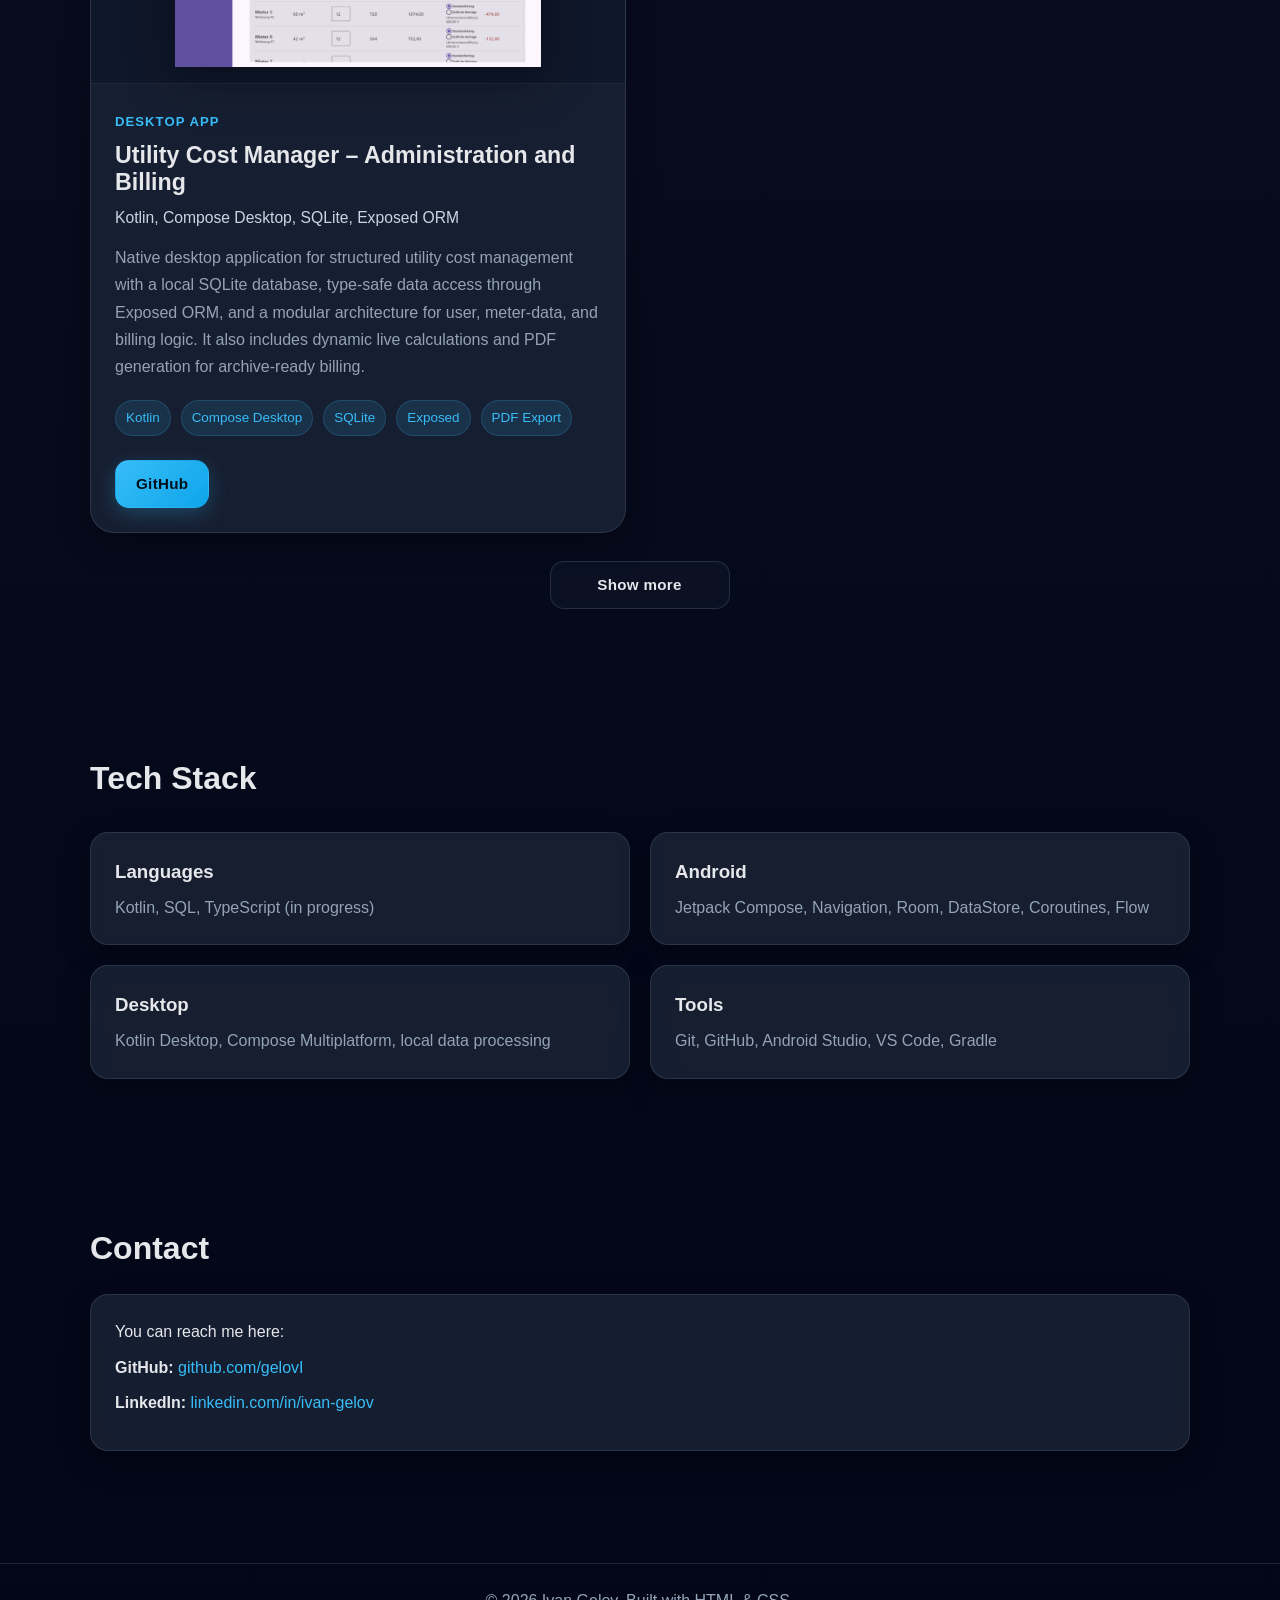
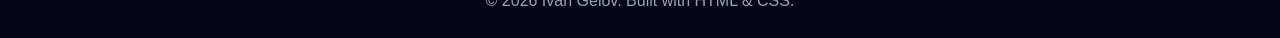
==== commit 1526fbd1: "Removing link buttons" ====
--- a/en.html
+++ b/en.html
@@ -242,11 +242,6 @@
                 <li>SQLite</li>
                 <li>Canvas</li>
               </ul>
-
-              <div class="project-links">
-                <a href="#" class="btn btn-primary">GitHub</a>
-                <a href="#" class="btn btn-secondary">Details</a>
-              </div>
             </div>
           </article>
 
@@ -285,11 +280,6 @@
                 <li>RBAC</li>
                 <li>Offline Capable</li>
               </ul>
-
-              <div class="project-links">
-                <a href="#" class="btn btn-primary">GitHub</a>
-                <a href="#" class="btn btn-secondary">Details</a>
-              </div>
             </div>
           </article>
 
@@ -333,7 +323,6 @@
                   class="btn btn-primary"
                   >GitHub</a
                 >
-                <a href="#" class="btn btn-secondary">Details</a>
               </div>
             </div>
           </article>
@@ -372,11 +361,6 @@
                 <li>PDF Export</li>
                 <li>Reactive State</li>
               </ul>
-
-              <div class="project-links">
-                <a href="#" class="btn btn-primary">GitHub</a>
-                <a href="#" class="btn btn-secondary">Details</a>
-              </div>
             </div>
           </article>
 
@@ -412,11 +396,6 @@
                 <li>StateFlow</li>
                 <li>Game Logic</li>
               </ul>
-
-              <div class="project-links">
-                <a href="#" class="btn btn-primary">GitHub</a>
-                <a href="#" class="btn btn-secondary">Details</a>
-              </div>
             </div>
           </article>
 
@@ -460,7 +439,6 @@
                   class="btn btn-primary"
                   >GitHub</a
                 >
-                <a href="#" class="btn btn-secondary">Details</a>
               </div>
             </div>
           </article>
@@ -497,11 +475,6 @@
                 <li>DataStore</li>
                 <li>Game System</li>
               </ul>
-
-              <div class="project-links">
-                <a href="#" class="btn btn-primary">GitHub</a>
-                <a href="#" class="btn btn-secondary">Details</a>
-              </div>
             </div>
           </article>
         </div>
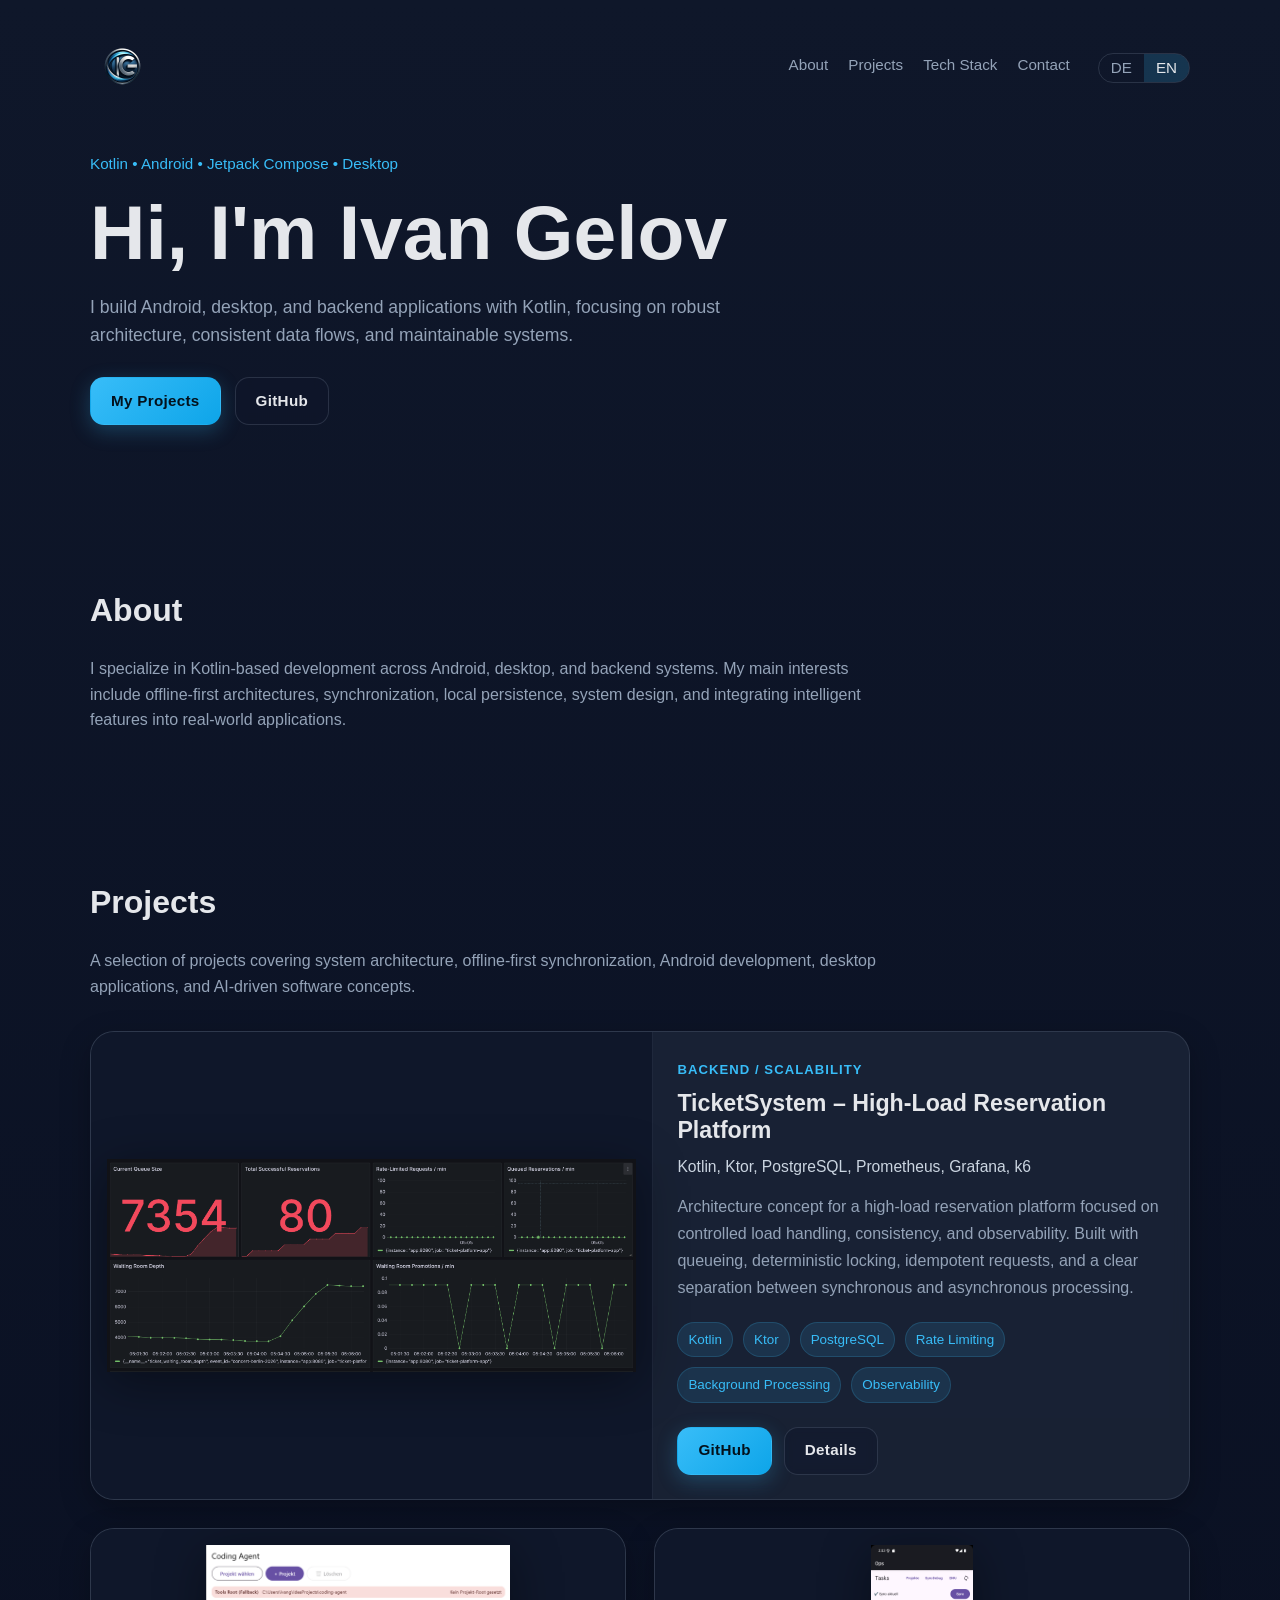
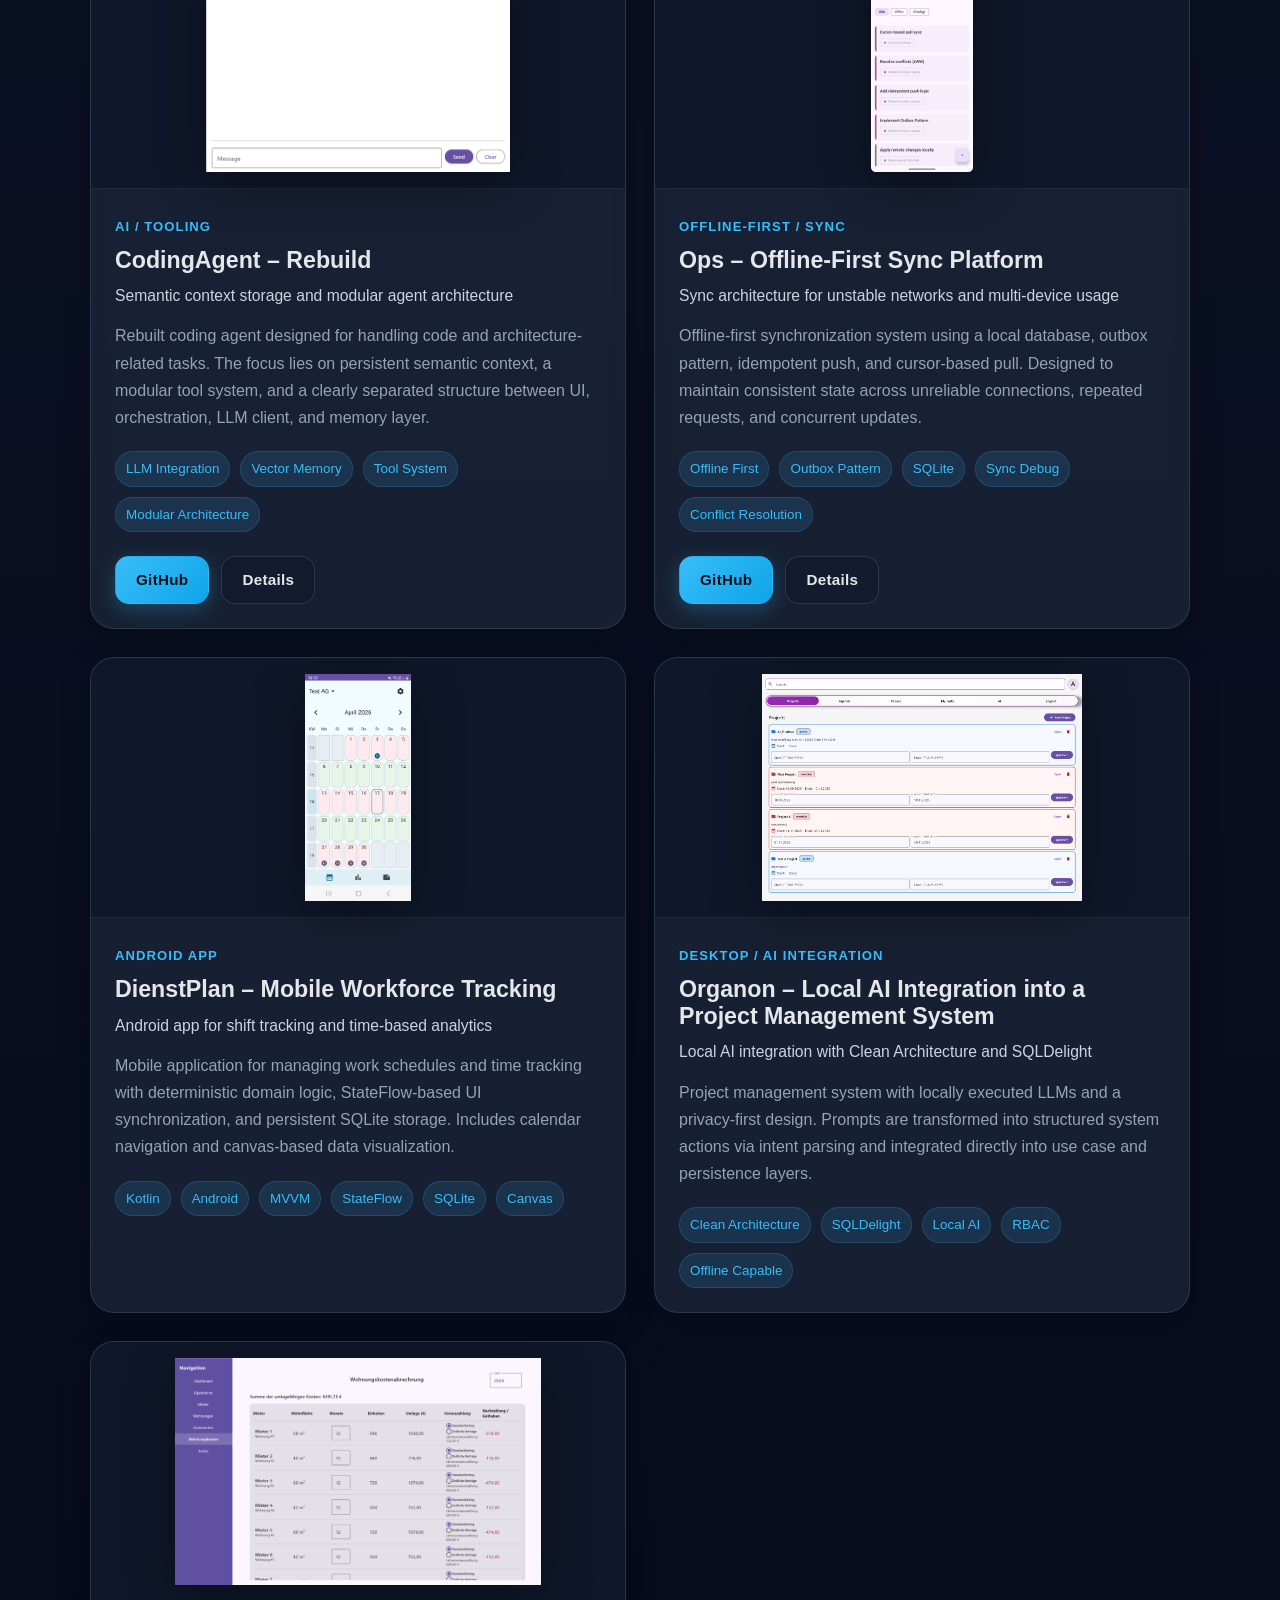
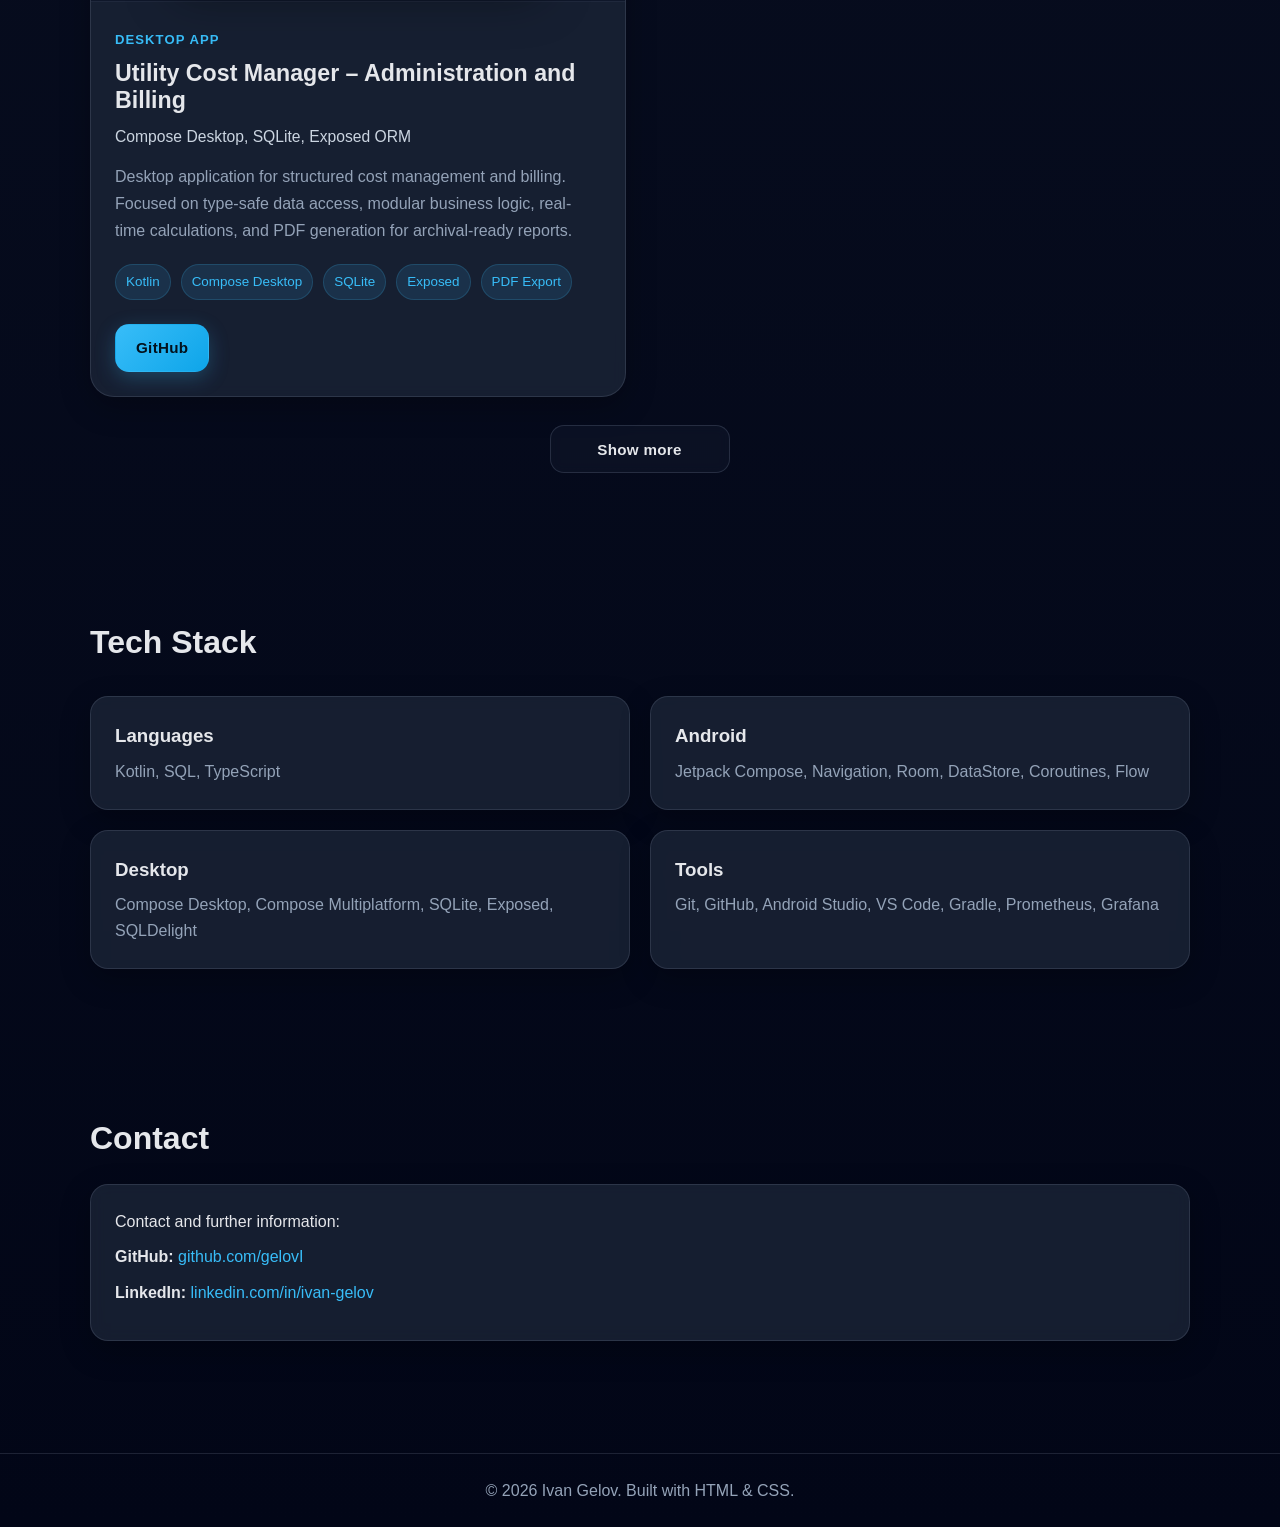
==== commit da26d96d: "text update" ====
--- a/en.html
+++ b/en.html
@@ -32,9 +32,9 @@
         <p class="eyebrow">Kotlin • Android • Jetpack Compose • Desktop</p>
         <h1>Hi, I'm Ivan Gelov</h1>
         <p class="hero-text">
-          I build modern Android and desktop applications with Kotlin, Jetpack
-          Compose, and a strong focus on architecture, performance, and clean
-          state management.
+          I build Android, desktop, and backend applications with Kotlin,
+          focusing on robust architecture, consistent data flows, and
+          maintainable systems.
         </p>
         <div class="hero-buttons">
           <a class="btn btn-primary" href="#projects">My Projects</a>
@@ -54,20 +54,19 @@
       <section id="about" class="section">
         <h2>About</h2>
         <p>
-          I specialize in application development with Kotlin and build software
-          that not only looks polished, but is also implemented with clean
-          technical architecture. I am particularly interested in offline-first
-          systems, modular structures, local persistence, API integration, and
-          production-oriented application design.
+          I specialize in Kotlin-based development across Android, desktop, and
+          backend systems. My main interests include offline-first
+          architectures, synchronization, local persistence, system design, and
+          integrating intelligent features into real-world applications.
         </p>
       </section>
 
       <section id="projects" class="section">
         <h2>Projects</h2>
         <p>
-          A selection of my projects with a focus on scalable architecture,
-          offline-first systems, Android and desktop development, and
-          production-ready technical concepts.
+          A selection of projects covering system architecture, offline-first
+          synchronization, Android development, desktop applications, and
+          AI-driven software concepts.
         </p>
 
         <div class="projects-grid">
@@ -89,12 +88,13 @@
               <p class="project-subtitle">
                 Kotlin, Ktor, PostgreSQL, Prometheus, Grafana, k6
               </p>
-              <p class="project-description">
-                Architecture concept for a reservation-oriented platform under
-                high load. The focus was on backpressure instead of failures,
-                consistent locking, idempotent requests, sync/async separation,
-                and observability-first in order to handle race conditions,
-                database bottlenecks, and load spikes in a controlled way.
+
+              <p class="project-description">
+                Architecture concept for a high-load reservation platform
+                focused on controlled load handling, consistency, and
+                observability. Built with queueing, deterministic locking,
+                idempotent requests, and a clear separation between synchronous
+                and asynchronous processing.
               </p>
 
               <ul class="tags">
@@ -131,14 +131,15 @@
               <p class="project-label">AI / Tooling</p>
               <h3>CodingAgent – Rebuild</h3>
               <p class="project-subtitle">
-                Agent architecture with vector memory and modular tool registry
-              </p>
-              <p class="project-description">
-                Rebuilt coding agent with a clear separation between tool mode
-                and knowledge mode. The system combines a modular agent core,
-                semantic long-term storage via vector database, and a clean
-                layered structure consisting of UI, orchestrator, LLM client,
-                memory service, and tool system.
+                Semantic context storage and modular agent architecture
+              </p>
+
+              <p class="project-description">
+                Rebuilt coding agent designed for handling code and
+                architecture-related tasks. The focus lies on persistent
+                semantic context, a modular tool system, and a clearly separated
+                structure between UI, orchestration, LLM client, and memory
+                layer.
               </p>
 
               <ul class="tags">
@@ -177,14 +178,14 @@
               <p class="project-label">Offline-First / Sync</p>
               <h3>Ops – Offline-First Sync Platform</h3>
               <p class="project-subtitle">
-                Reliable synchronization for real-world network conditions
-              </p>
-              <p class="project-description">
-                Sync architecture for unstable networks and multi-device
-                scenarios. Built with a local database, outbox pattern,
-                idempotent push, cursor-based pull, persistent server cursor,
-                and LWW conflict strategy. The system was extended with
-                integrated sync debug and observability features.
+                Sync architecture for unstable networks and multi-device usage
+              </p>
+
+              <p class="project-description">
+                Offline-first synchronization system using a local database,
+                outbox pattern, idempotent push, and cursor-based pull. Designed
+                to maintain consistent state across unreliable connections,
+                repeated requests, and concurrent updates.
               </p>
 
               <ul class="tags">
@@ -224,14 +225,14 @@
               <p class="project-label">Android App</p>
               <h3>DienstPlan – Mobile Workforce Tracking</h3>
               <p class="project-subtitle">
-                Reactive MVVM stack with deterministic domain logic
-              </p>
-              <p class="project-description">
-                Android application for mobile work time and shift overview with
-                StateFlow-based UI synchronization, persistent SQLite structure,
-                versioned database migrations, and domain-driven time logic.
-                Extended with reactive month navigation and canvas-based
-                statistics visualization.
+                Android app for shift tracking and time-based analytics
+              </p>
+
+              <p class="project-description">
+                Mobile application for managing work schedules and time tracking
+                with deterministic domain logic, StateFlow-based UI
+                synchronization, and persistent SQLite storage. Includes
+                calendar navigation and canvas-based data visualization.
               </p>
 
               <ul class="tags">
@@ -263,14 +264,14 @@
                 Organon – Local AI Integration into a Project Management System
               </h3>
               <p class="project-subtitle">
-                Clean Architecture, SQLDelight, local LLM orchestration
-              </p>
-              <p class="project-description">
-                Project management system with local AI integration and a strong
-                focus on privacy by design. The architecture combines Clean
-                Architecture, RBAC, SQLDelight persistence, and local LLM
-                execution to derive concrete system changes in the use case and
-                repository layers from prompts via intent parsing.
+                Local AI integration with Clean Architecture and SQLDelight
+              </p>
+
+              <p class="project-description">
+                Project management system with locally executed LLMs and a
+                privacy-first design. Prompts are transformed into structured
+                system actions via intent parsing and integrated directly into
+                use case and persistence layers.
               </p>
 
               <ul class="tags">
@@ -299,14 +300,14 @@
               <p class="project-label">Desktop App</p>
               <h3>Utility Cost Manager – Administration and Billing</h3>
               <p class="project-subtitle">
-                Kotlin, Compose Desktop, SQLite, Exposed ORM
-              </p>
-              <p class="project-description">
-                Native desktop application for structured utility cost
-                management with a local SQLite database, type-safe data access
-                through Exposed ORM, and a modular architecture for user,
-                meter-data, and billing logic. It also includes dynamic live
-                calculations and PDF generation for archive-ready billing.
+                Compose Desktop, SQLite, Exposed ORM
+              </p>
+
+              <p class="project-description">
+                Desktop application for structured cost management and billing.
+                Focused on type-safe data access, modular business logic,
+                real-time calculations, and PDF generation for archival-ready
+                reports.
               </p>
 
               <ul class="tags">
@@ -345,12 +346,13 @@
                 DienstPlan – Rule-Based Shift Planning and Work Time Analysis
               </h3>
               <p class="project-subtitle">
-                Rule-based domain engine, persistent desktop DB, PDF export
-              </p>
-              <p class="project-description">
-                Desktop application for structured shift planning and work time
-                analysis. The focus was on deterministic time calculation,
-                reactive state architecture, versioned database migrations, and
+                Shift planning, time calculation, and PDF export
+              </p>
+
+              <p class="project-description">
+                Desktop solution for rule-based scheduling and working time
+                analysis. Core features include deterministic calculations,
+                reactive state handling, versioned database migrations, and
                 print-optimized PDF generation.
               </p>
 
@@ -380,13 +382,13 @@
               <p class="project-label">Android Game</p>
               <h3>DotLogic – Logic Puzzle with Path Connections</h3>
               <p class="project-subtitle">
-                Canvas rendering, pointer input, testable game logic
-              </p>
-              <p class="project-description">
-                Android puzzle game with a deterministic engine, data-driven
-                level system, and high-performance board rendering via Compose
-                Canvas. Extended with a pointer-input pipeline, StateFlow-based
-                state management, and serializable level structures.
+                Android puzzle game with canvas rendering and testable logic
+              </p>
+
+              <p class="project-description">
+                Logic-based puzzle game with a data-driven level system, Compose
+                canvas rendering, and touch-based input handling. The core game
+                logic is designed to be UI-independent and fully testable.
               </p>
 
               <ul class="tags">
@@ -415,14 +417,14 @@
               <p class="project-label">Android App</p>
               <h3>RRMed – Blood Pressure and Therapy Tracking</h3>
               <p class="project-subtitle">
-                MVVM, structured data modeling, offline-first storage
-              </p>
-              <p class="project-description">
-                Android application for structured recording of blood pressure
-                values, therapy information, and measurement history.
-                Implemented with reactive state management, testable validation
-                logic, and a clear separation between UI, business logic, and
-                persistence.
+                Android app for health tracking and structured data input
+              </p>
+
+              <p class="project-description">
+                Application for tracking blood pressure, therapy data, and
+                measurement history. Focused on structured data modeling,
+                validation logic, and clear separation between UI, business
+                logic, and persistence.
               </p>
 
               <ul class="tags">
@@ -459,13 +461,13 @@
               <p class="project-label">Android Game</p>
               <h3>WordKings – Intelligent Word Puzzle Game</h3>
               <p class="project-subtitle">
-                Jetpack Compose, Room, DataStore, data-driven game system
-              </p>
-              <p class="project-description">
-                Native Android app with MVVM architecture, local persistence,
-                and a modular game system. The focus was on persistent game
-                states, expandable dictionary structures, and animated UI
-                feedback.
+                Word game with persistent state and modular game system
+              </p>
+
+              <p class="project-description">
+                Native Android game with persistent progress, extendable
+                dictionary system, and modular game architecture. Includes
+                animated UI feedback and reusable game logic components.
               </p>
 
               <ul class="tags">
@@ -496,7 +498,7 @@
         <div class="stack-grid">
           <div class="card stack-card">
             <h3>Languages</h3>
-            <p>Kotlin, SQL, TypeScript (in progress)</p>
+            <p>Kotlin, SQL, TypeScript</p>
           </div>
           <div class="card stack-card">
             <h3>Android</h3>
@@ -506,11 +508,16 @@
           </div>
           <div class="card stack-card">
             <h3>Desktop</h3>
-            <p>Kotlin Desktop, Compose Multiplatform, local data processing</p>
+            <p>
+              Compose Desktop, Compose Multiplatform, SQLite, Exposed,
+              SQLDelight
+            </p>
           </div>
           <div class="card stack-card">
             <h3>Tools</h3>
-            <p>Git, GitHub, Android Studio, VS Code, Gradle</p>
+            <p>
+              Git, GitHub, Android Studio, VS Code, Gradle, Prometheus, Grafana
+            </p>
           </div>
         </div>
       </section>
@@ -518,7 +525,7 @@
       <section id="contact" class="section">
         <h2>Contact</h2>
         <div class="card contact-card">
-          <p>You can reach me here:</p>
+          <p>Contact and further information:</p>
           <p>
             <strong>GitHub:</strong>
             <a
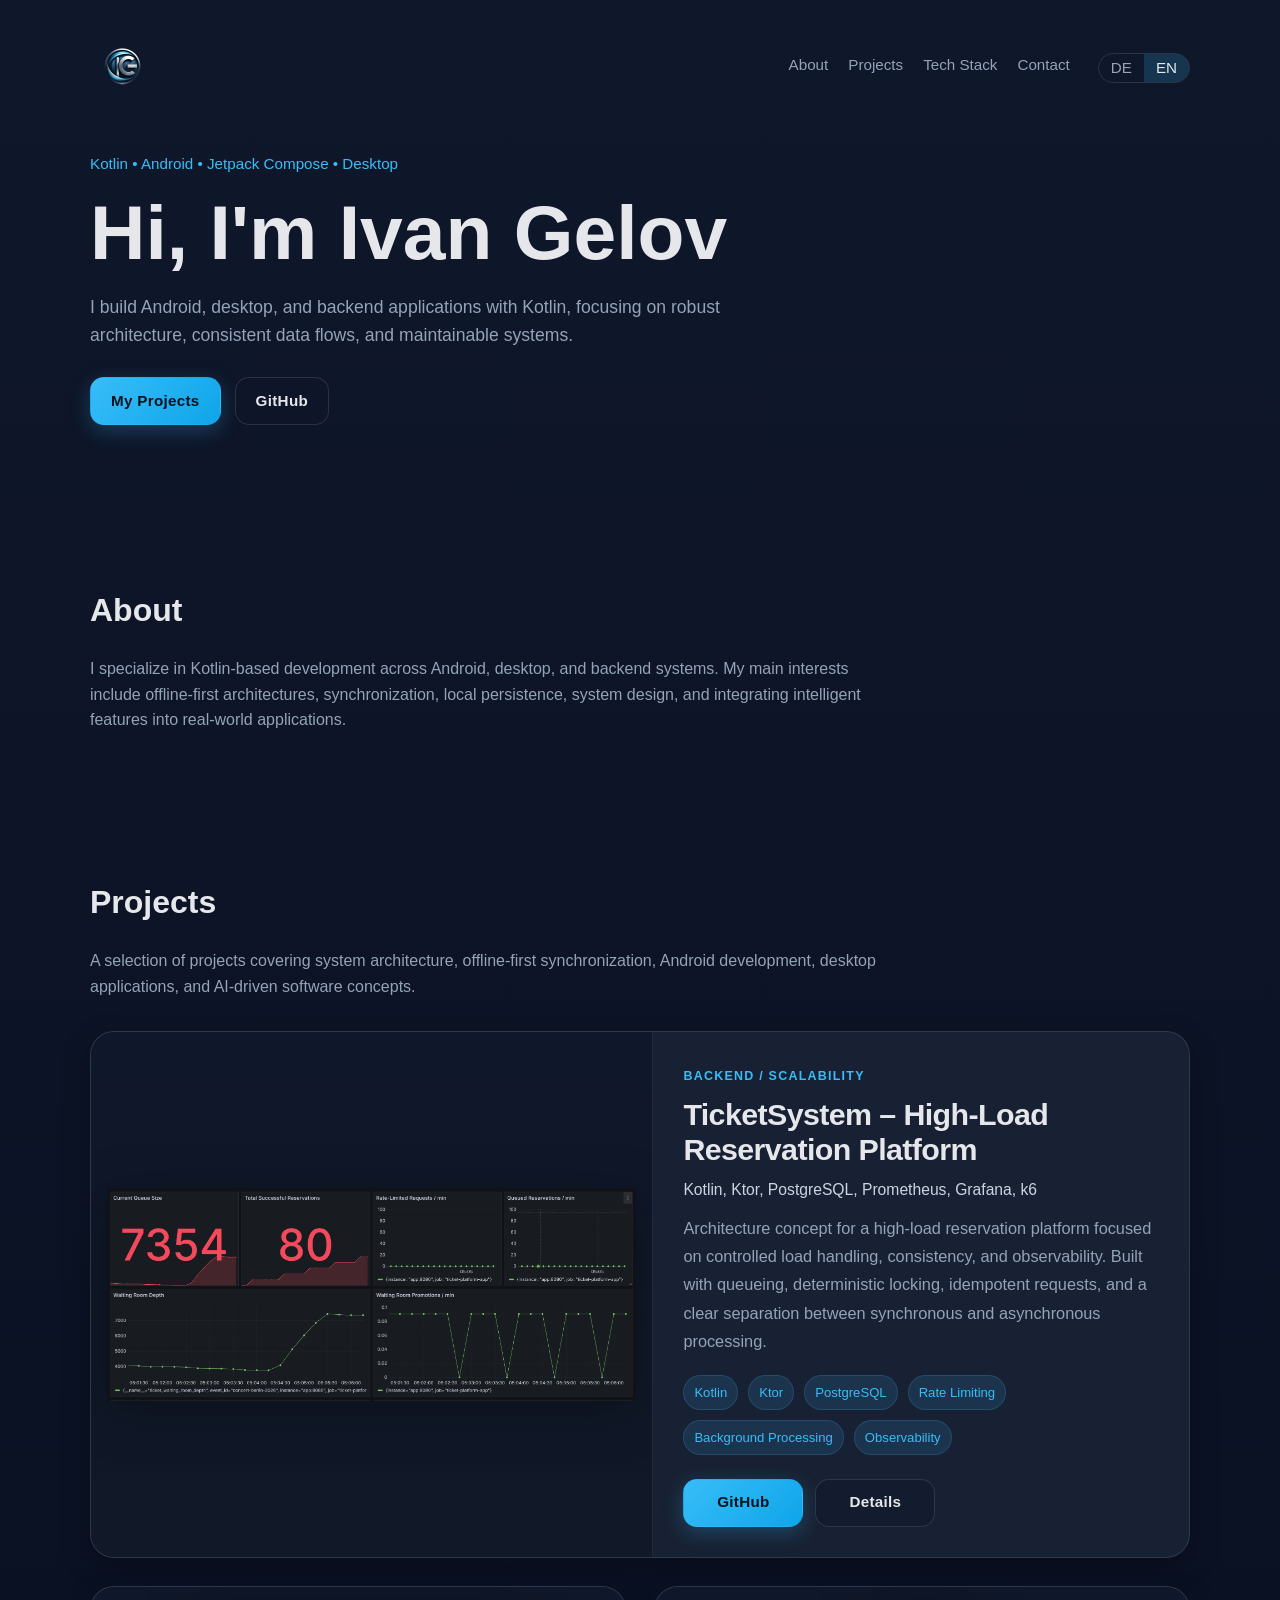
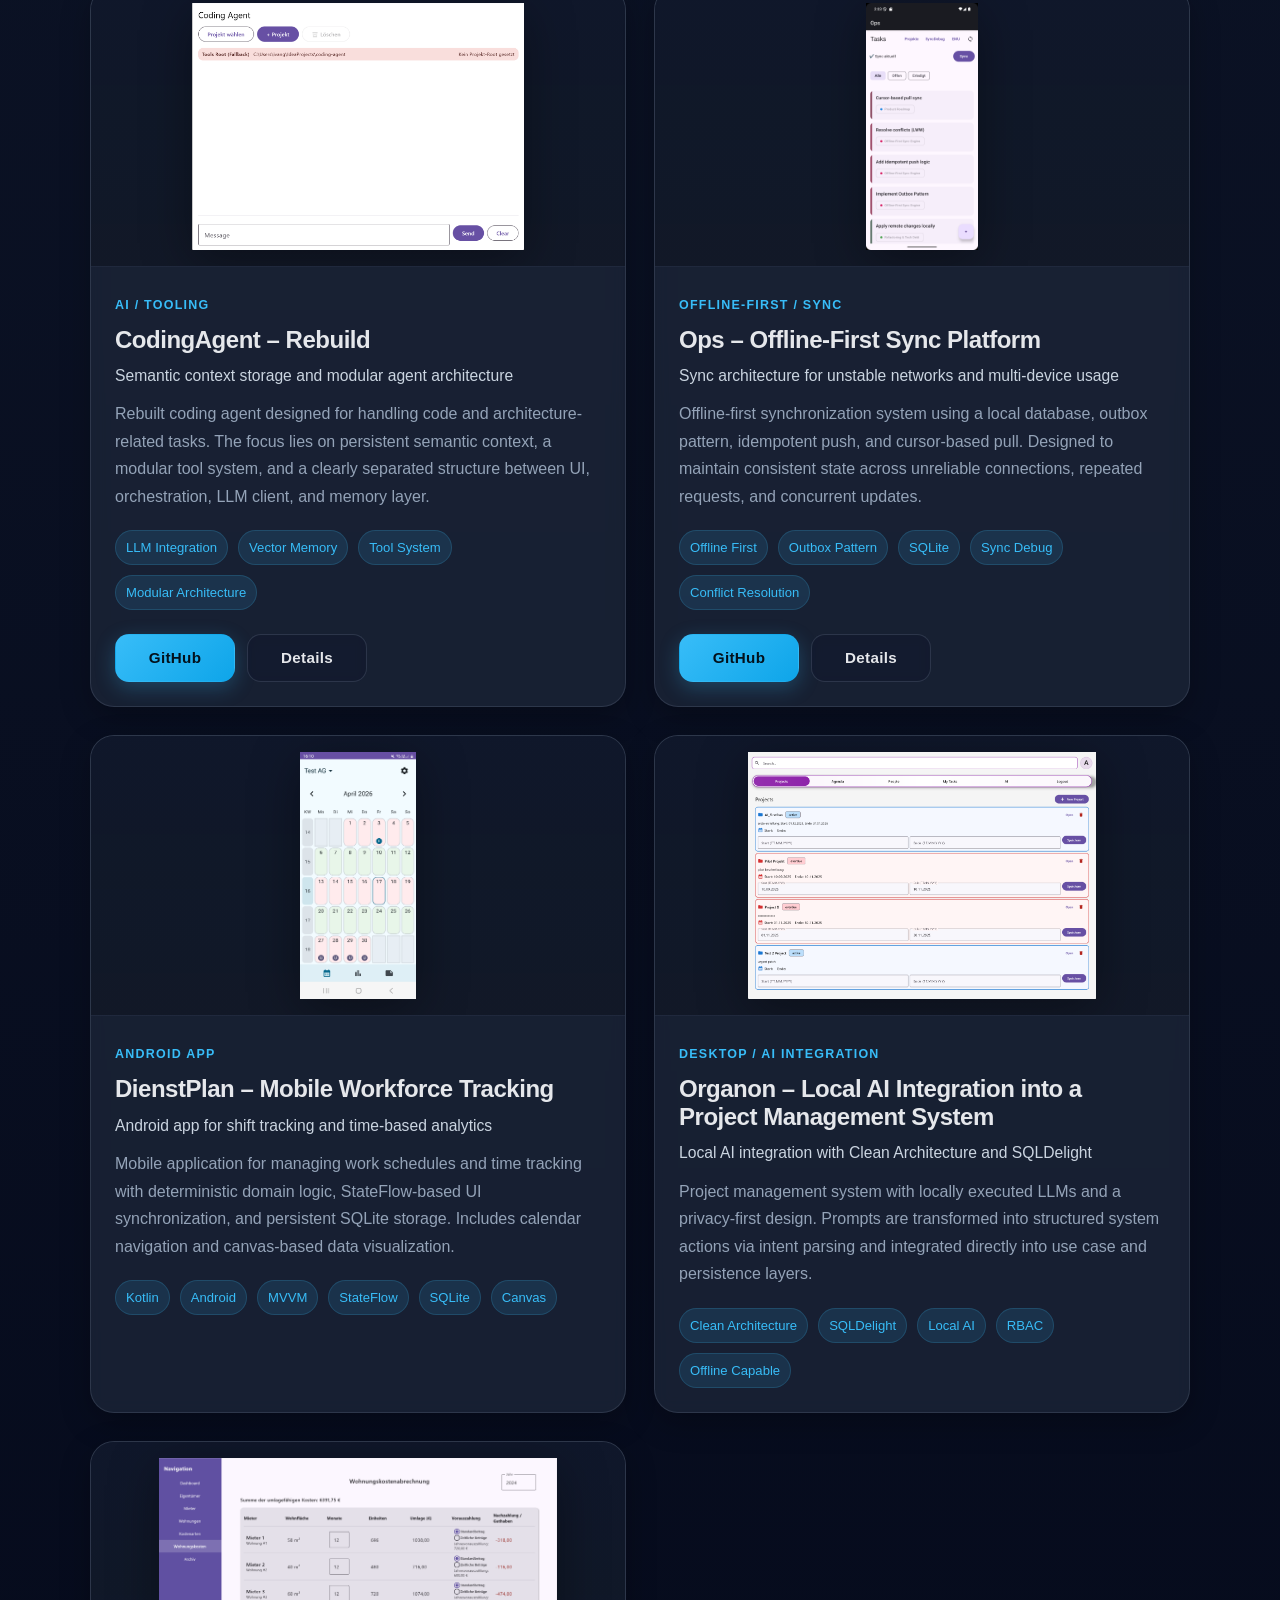
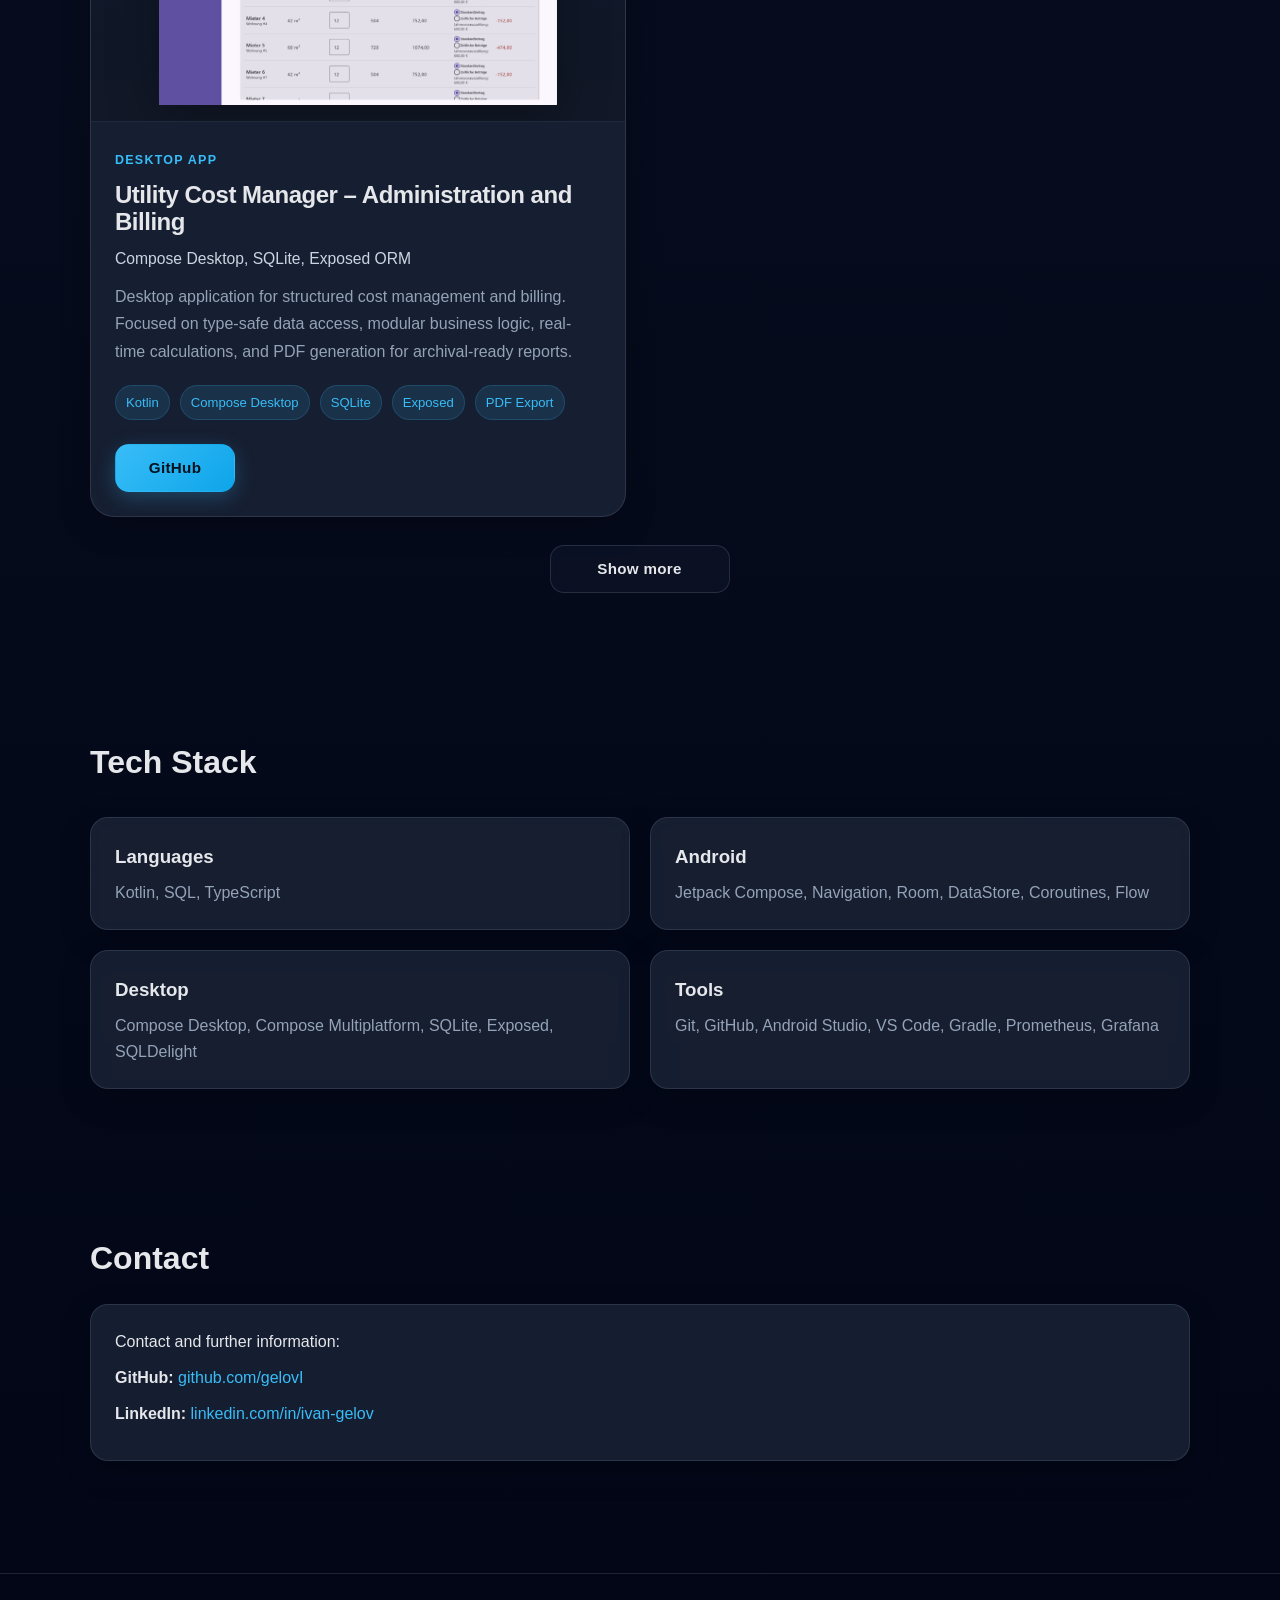
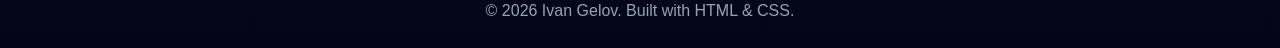
==== commit 02d44673: "Localize image overlay badge text" ====
--- a/en.html
+++ b/en.html
@@ -74,6 +74,7 @@
             <div
               class="project-image-wrapper"
               data-images="assets/images/grafana1.png,assets/images/grafana2.png,assets/images/mk6_bild.png"
+              data-overlay="Click to enlarge"
             >
               <img
                 src="assets/images/grafana1.png"
@@ -119,6 +120,7 @@
             <div
               class="project-image-wrapper"
               data-images="assets/images/coding_agent1.png,assets/images/coding_agent2.png"
+              data-overlay="Click to enlarge"
             >
               <img
                 src="assets/images/coding_agent1.png"
@@ -166,6 +168,7 @@
             <div
               class="project-image-wrapper"
               data-images="assets/images/ops1.png,assets/images/ops2.png,assets/images/ops3.png"
+              data-overlay="Click to enlarge"
             >
               <img
                 src="assets/images/ops1.png"
@@ -213,6 +216,7 @@
             <div
               class="project-image-wrapper"
               data-images="assets/images/dienst_plan1.jpg,assets/images/dienst_plan2.jpg,assets/images/dienst_plan3.jpg,assets/images/dienst_plan4.jpg"
+              data-overlay="Click to enlarge"
             >
               <img
                 src="assets/images/dienst_plan1.jpg"
@@ -250,6 +254,7 @@
             <div
               class="project-image-wrapper"
               data-images="assets/images/organon1.png,assets/images/organon3.png,assets/images/organon2.png"
+              data-overlay="Click to enlarge"
             >
               <img
                 src="assets/images/organon1.png"
@@ -288,6 +293,7 @@
             <div
               class="project-image-wrapper"
               data-images="assets/images/betriebskosten1.png,assets/images/betriebskosten2.png"
+              data-overlay="Click to enlarge"
             >
               <img
                 src="assets/images/betriebskosten1.png"
@@ -332,6 +338,7 @@
             <div
               class="project-image-wrapper"
               data-images="assets/images/dp_1.png,assets/images/dp_2.png,assets/images/dp_3.png"
+              data-overlay="Click to enlarge"
             >
               <img
                 src="assets/images/dp_1.png"
@@ -370,6 +377,7 @@
             <div
               class="project-image-wrapper"
               data-images="assets/images/dot_logic1.jpg,assets/images/dot_logic2.jpg,assets/images/dot_logic3.jpg,assets/images/dot_logic4.jpg"
+              data-overlay="Click to enlarge"
             >
               <img
                 src="assets/images/dot_logic1.jpg"
@@ -405,6 +413,7 @@
             <div
               class="project-image-wrapper"
               data-images="assets/images/rr1.png,assets/images/rr2.png,assets/images/rr3.png,assets/images/rr5.png,assets/images/rr4.png"
+              data-overlay="Click to enlarge"
             >
               <img
                 src="assets/images/rr1.png"
@@ -449,6 +458,7 @@
             <div
               class="project-image-wrapper"
               data-images="assets/images/wordkings1.jpg,assets/images/wordkings3.jpg,assets/images/wordkings4.jpg,assets/images/wordkings5.jpg"
+              data-overlay="Click to enlarge"
             >
               <img
                 src="assets/images/wordkings1.jpg"
--- a/style.css
+++ b/style.css
@@ -209,28 +209,75 @@
   padding: 0;
   overflow: hidden;
   border-radius: 24px;
+  position: relative;
+  transition:
+    transform 0.24s ease,
+    border-color 0.24s ease,
+    box-shadow 0.24s ease,
+    background 0.24s ease;
+}
+
+.project-card:hover {
+  transform: translateY(-4px);
+  border-color: rgba(56, 189, 248, 0.24);
+  box-shadow: 0 24px 60px rgba(0, 0, 0, 0.34);
 }
 
 .project-image-wrapper {
   width: 100%;
-  height: 260px;
-  background: rgba(15, 23, 42, 0.85);
+  height: 280px;
+  background: linear-gradient(
+    180deg,
+    rgba(15, 23, 42, 0.96),
+    rgba(17, 24, 39, 0.92)
+  );
   display: flex;
   align-items: center;
   justify-content: center;
   border-bottom: 1px solid rgba(148, 163, 184, 0.12);
+  padding: 16px;
+  cursor: pointer;
+  position: relative;
+  overflow: hidden;
+}
+
+.project-image-wrapper::after {
+  content: attr(data-overlay);
+  position: absolute;
+  bottom: 14px;
+  right: 14px;
+  font-size: 0.78rem;
+  color: rgba(229, 231, 235, 0.9);
+  background: rgba(15, 23, 42, 0.72);
+  border: 1px solid rgba(148, 163, 184, 0.18);
+  border-radius: 999px;
+  padding: 6px 10px;
+  opacity: 0;
+  transform: translateY(6px);
+  transition:
+    opacity 0.22s ease,
+    transform 0.22s ease;
+  pointer-events: none;
+}
+
+.project-card:hover .project-image-wrapper::after {
+  opacity: 1;
+  transform: translateY(0);
 }
 
 .project-image {
-  width: 100%;
-  height: 100%;
+  max-width: 100%;
+  max-height: 100%;
+  width: auto;
+  height: auto;
   object-fit: contain;
-  padding: 16px;
-  filter: drop-shadow(0 10px 25px rgba(0, 0, 0, 0.4));
+  display: block;
+  filter: drop-shadow(0 10px 25px rgba(0, 0, 0, 0.35));
+  transition: transform 0.32s ease;
 }
 
 .project-card:hover .project-image {
-  transform: scale(1.04);
+  transform: scale(1.02);
 }
 
 .project-content {
@@ -239,30 +286,47 @@
 
 .project-label {
   display: inline-block;
-  font-size: 0.82rem;
+  font-size: 0.78rem;
   font-weight: 700;
-  letter-spacing: 0.08em;
+  letter-spacing: 0.1em;
   text-transform: uppercase;
   color: var(--primary);
   margin-bottom: 10px;
 }
 
 .project-content h3 {
-  font-size: 1.45rem;
+  font-size: 1.5rem;
   line-height: 1.15;
   margin-bottom: 10px;
+  letter-spacing: -0.02em;
 }
 
 .project-subtitle {
   color: #cbd5e1;
   font-size: 0.98rem;
-  margin-bottom: 14px;
+  margin-bottom: 12px;
+}
+
+.project-meta {
+  display: flex;
+  gap: 10px;
+  flex-wrap: wrap;
+  margin-bottom: 16px;
+}
+
+.project-meta span {
+  font-size: 0.78rem;
+  color: var(--text-muted);
+  border: 1px solid rgba(148, 163, 184, 0.18);
+  background: rgba(15, 23, 42, 0.35);
+  border-radius: 999px;
+  padding: 5px 10px;
 }
 
 .project-description {
   color: var(--text-muted);
   font-size: 1rem;
-  line-height: 1.7;
+  line-height: 1.72;
 }
 
 .tags {
@@ -279,7 +343,7 @@
   border: 1px solid rgba(56, 189, 248, 0.18);
   padding: 6px 10px;
   border-radius: 999px;
-  font-size: 0.84rem;
+  font-size: 0.82rem;
 }
 
 .project-links {
@@ -302,14 +366,23 @@
   border-right: 1px solid rgba(148, 163, 184, 0.12);
 }
 
-.project-card.featured .project-image {
-  max-width: 100%;
-  max-height: 100%;
-  width: auto;
-  height: auto;
+.project-card.featured .project-content {
+  padding: 30px;
+}
+
+.project-card.featured .project-content h3 {
+  font-size: 1.9rem;
+}
+
+.project-card.featured .project-description {
+  font-size: 1.02rem;
 }
 
 @media (max-width: 900px) {
+  .projects-grid {
+    grid-template-columns: 1fr;
+  }
+
   .project-card.featured {
     grid-template-columns: 1fr;
   }
@@ -319,6 +392,29 @@
     border-right: none;
     border-bottom: 1px solid rgba(148, 163, 184, 0.12);
   }
+}
+
+@media (max-width: 640px) {
+  .project-image-wrapper {
+    height: 220px;
+    padding: 14px;
+  }
+
+  .project-content {
+    padding: 20px;
+  }
+
+  .project-links .btn {
+    width: 100%;
+  }
+
+  .project-image-wrapper::after {
+    display: none;
+  }
+}
+
+.project-links .btn {
+  min-width: 120px;
 }
 
 /* STACK */
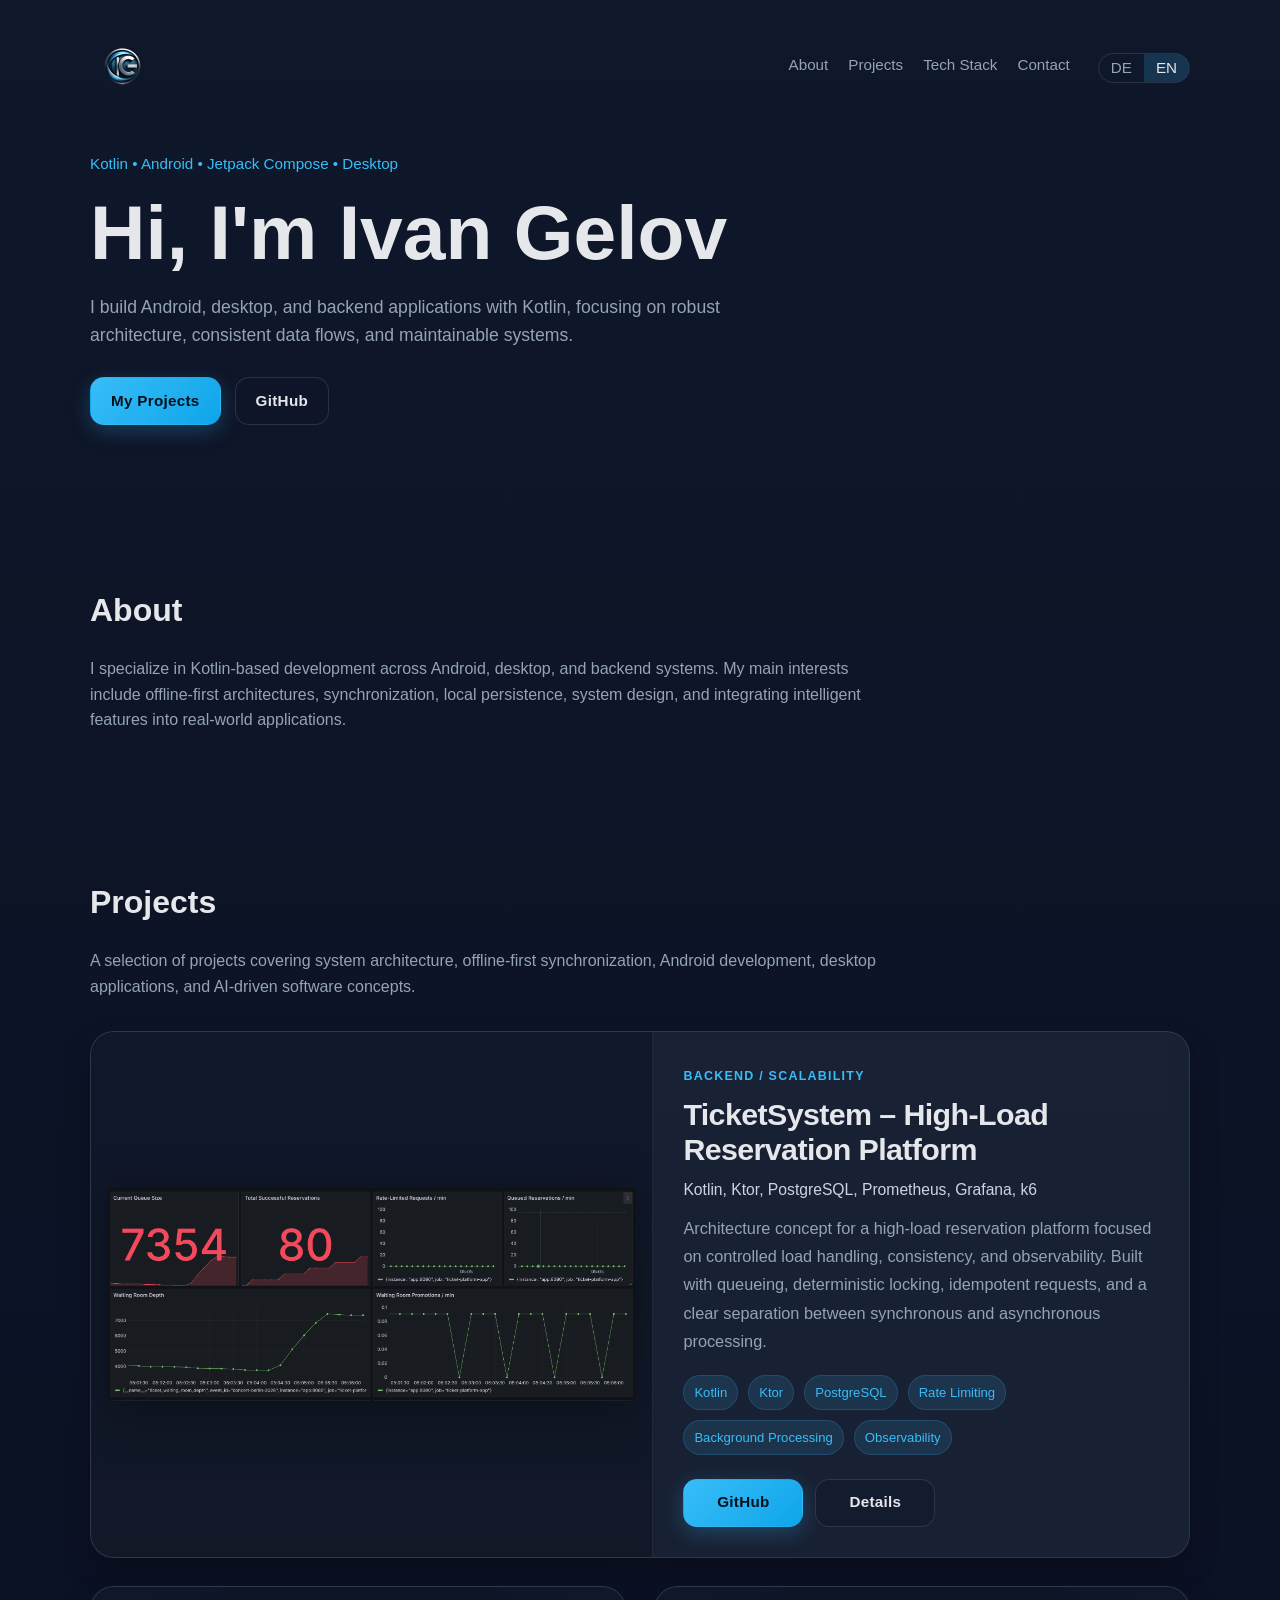
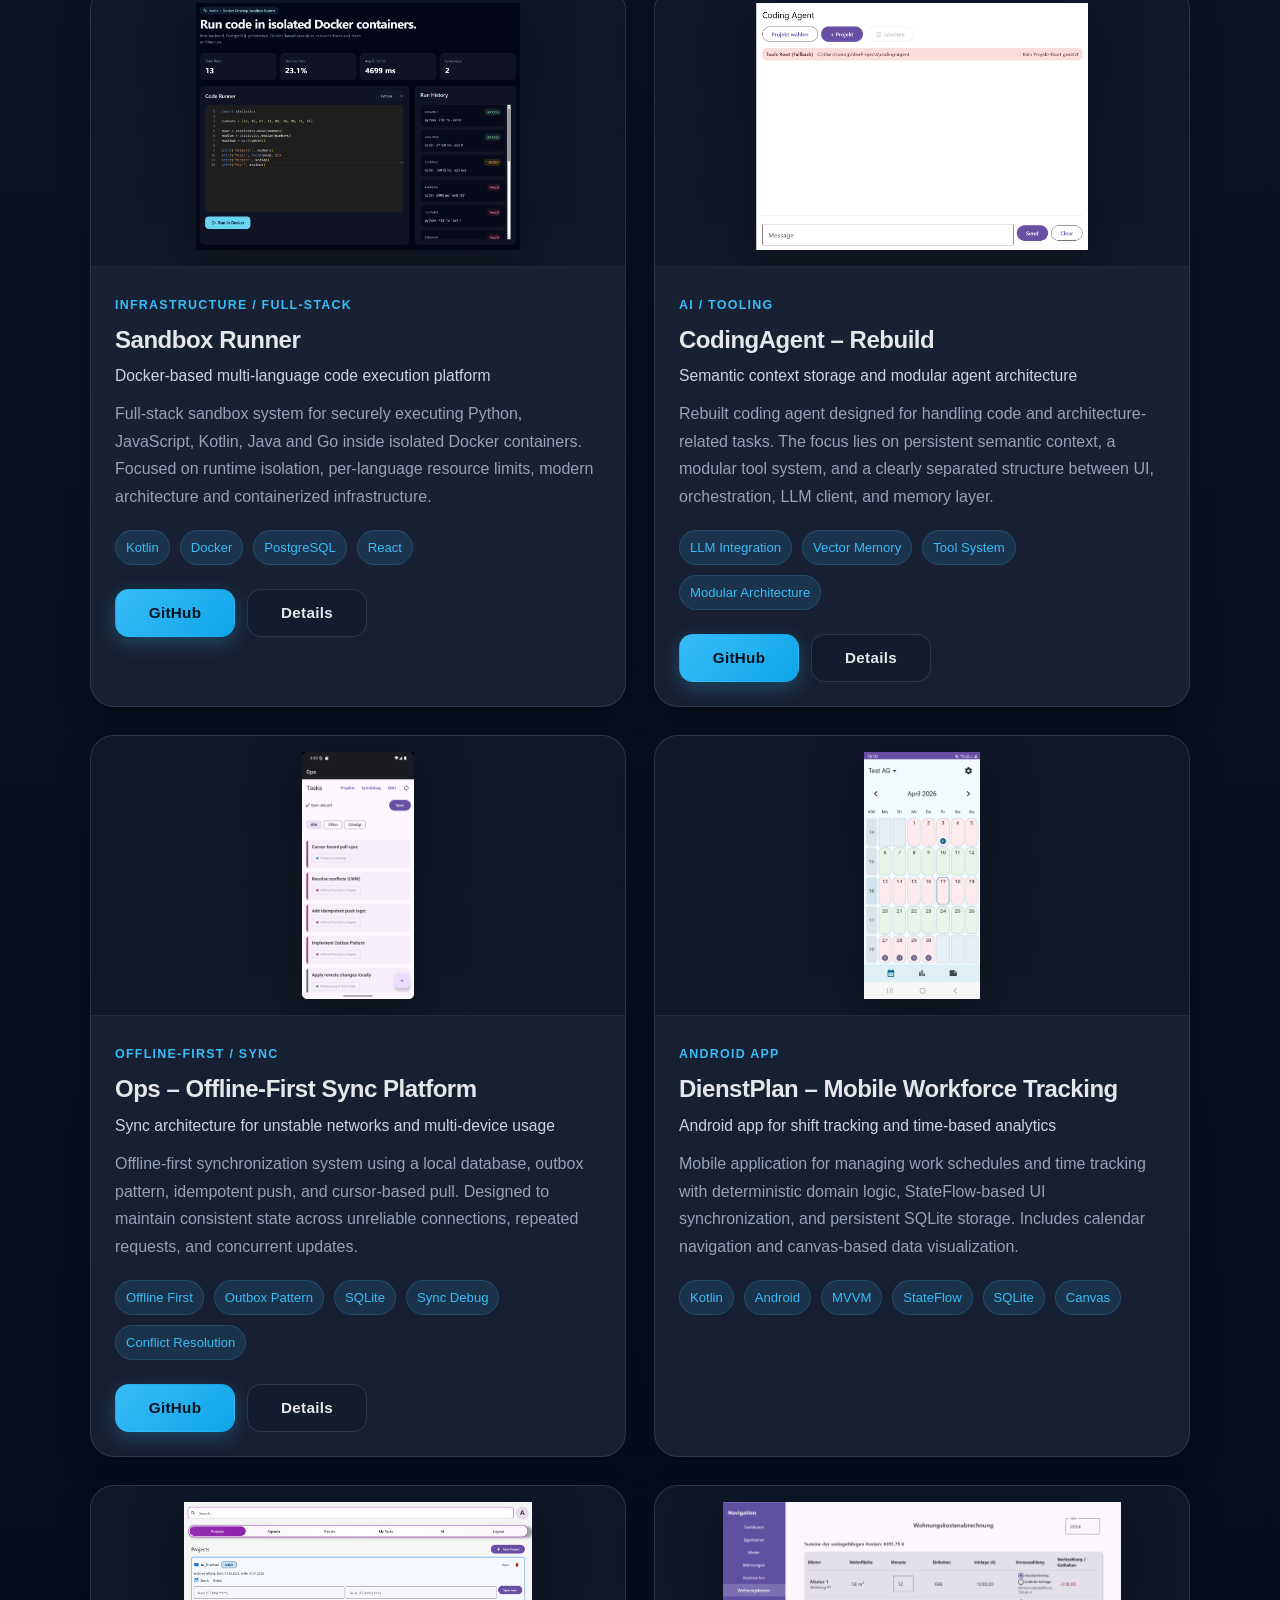
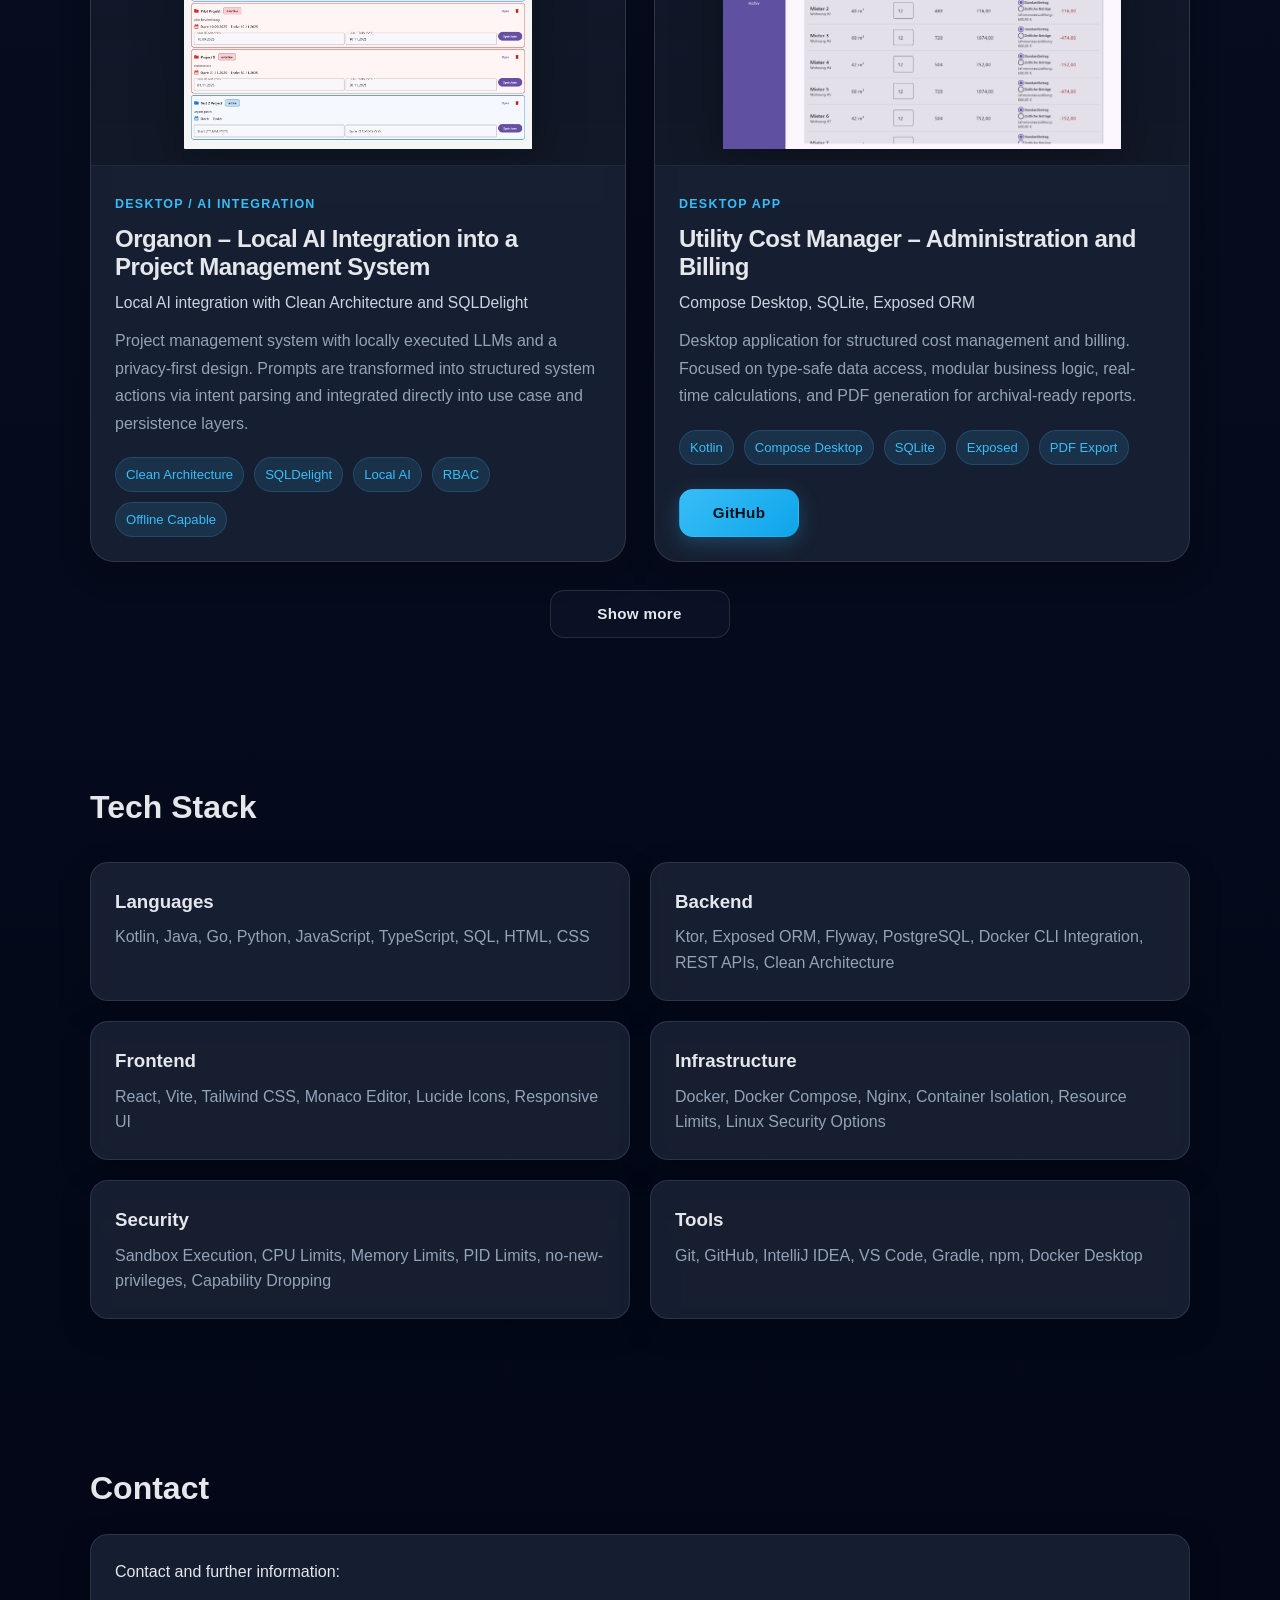
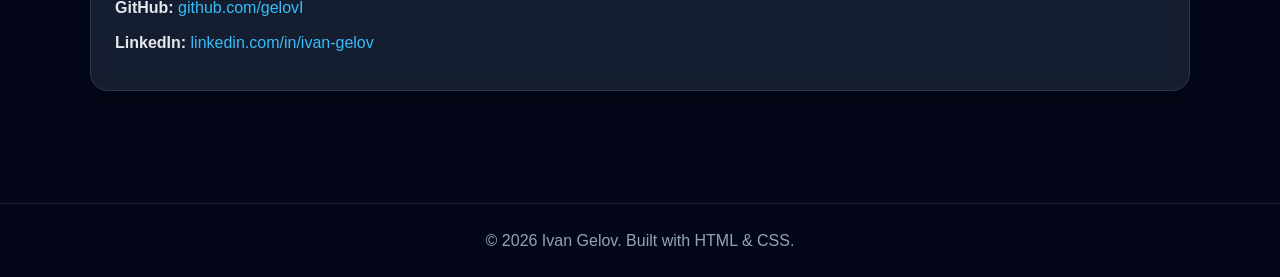
==== commit 67b0ec8d: "Add changes" ====
--- a/en.html
+++ b/en.html
@@ -9,6 +9,7 @@
       content="Portfolio of Ivan Gelov – Kotlin, Android, Jetpack Compose and Desktop Apps."
     />
     <link rel="stylesheet" href="style.css" />
+    <script defer src="https://cloud.umami.is/script.js" data-website-id="640c1226-3f95-484b-b801-33a444ae0007"></script>
   </head>
   <body>
     <header class="hero">
@@ -119,6 +120,60 @@
           <article class="project-card card">
             <div
               class="project-image-wrapper"
+              data-images="assets/images/sandbox1.png,assets/images/sandbox1d.png,assets/images/sandbox2.png,assets/images/sandbox2b.png,assets/images/sandbox3.png,assets/images/sandbox3c.png,assets/images/sandbox4.png,assets/images/sandbox4e.png"
+              data-overlay="Click to enlarge"
+            >
+              <img
+                src="assets/images/sandbox1.png"
+                alt="Sandbox Runner Screenshot"
+                class="project-image"
+              />
+            </div>
+
+            <div class="project-content">
+              <p class="project-label">Infrastructure / Full-Stack</p>
+
+              <h3>Sandbox Runner</h3>
+
+              <p class="project-subtitle">
+                Docker-based multi-language code execution platform
+              </p>
+
+              <p class="project-description">
+                Full-stack sandbox system for securely executing Python,
+                JavaScript, Kotlin, Java and Go inside isolated Docker
+                containers. Focused on runtime isolation, per-language resource
+                limits, modern architecture and containerized infrastructure.
+              </p>
+
+              <ul class="tags">
+                <li>Kotlin</li>
+                <li>Docker</li>
+                <li>PostgreSQL</li>
+                <li>React</li>
+              </ul>
+
+              <div class="project-links">
+                <a
+                  href="https://github.com/gelovI/sandbox-runner"
+                  class="btn btn-primary"
+                >
+                  GitHub
+                </a>
+
+                <a
+                  href="projects/sandbox-runner-en.html"
+                  class="btn btn-secondary"
+                >
+                  Details
+                </a>
+              </div>
+            </div>
+          </article>
+
+          <article class="project-card card">
+            <div
+              class="project-image-wrapper"
               data-images="assets/images/coding_agent1.png,assets/images/coding_agent2.png"
               data-overlay="Click to enlarge"
             >
@@ -505,28 +560,51 @@
 
       <section id="stack" class="section">
         <h2>Tech Stack</h2>
+
         <div class="stack-grid">
           <div class="card stack-card">
             <h3>Languages</h3>
-            <p>Kotlin, SQL, TypeScript</p>
-          </div>
-          <div class="card stack-card">
-            <h3>Android</h3>
             <p>
-              Jetpack Compose, Navigation, Room, DataStore, Coroutines, Flow
+              Kotlin, Java, Go, Python, JavaScript, TypeScript, SQL, HTML, CSS
             </p>
           </div>
+
           <div class="card stack-card">
-            <h3>Desktop</h3>
+            <h3>Backend</h3>
             <p>
-              Compose Desktop, Compose Multiplatform, SQLite, Exposed,
-              SQLDelight
+              Ktor, Exposed ORM, Flyway, PostgreSQL, Docker CLI Integration,
+              REST APIs, Clean Architecture
             </p>
           </div>
+
+          <div class="card stack-card">
+            <h3>Frontend</h3>
+            <p>
+              React, Vite, Tailwind CSS, Monaco Editor, Lucide Icons, Responsive
+              UI
+            </p>
+          </div>
+
+          <div class="card stack-card">
+            <h3>Infrastructure</h3>
+            <p>
+              Docker, Docker Compose, Nginx, Container Isolation, Resource
+              Limits, Linux Security Options
+            </p>
+          </div>
+
+          <div class="card stack-card">
+            <h3>Security</h3>
+            <p>
+              Sandbox Execution, CPU Limits, Memory Limits, PID Limits,
+              no-new-privileges, Capability Dropping
+            </p>
+          </div>
+
           <div class="card stack-card">
             <h3>Tools</h3>
             <p>
-              Git, GitHub, Android Studio, VS Code, Gradle, Prometheus, Grafana
+              Git, GitHub, IntelliJ IDEA, VS Code, Gradle, npm, Docker Desktop
             </p>
           </div>
         </div>
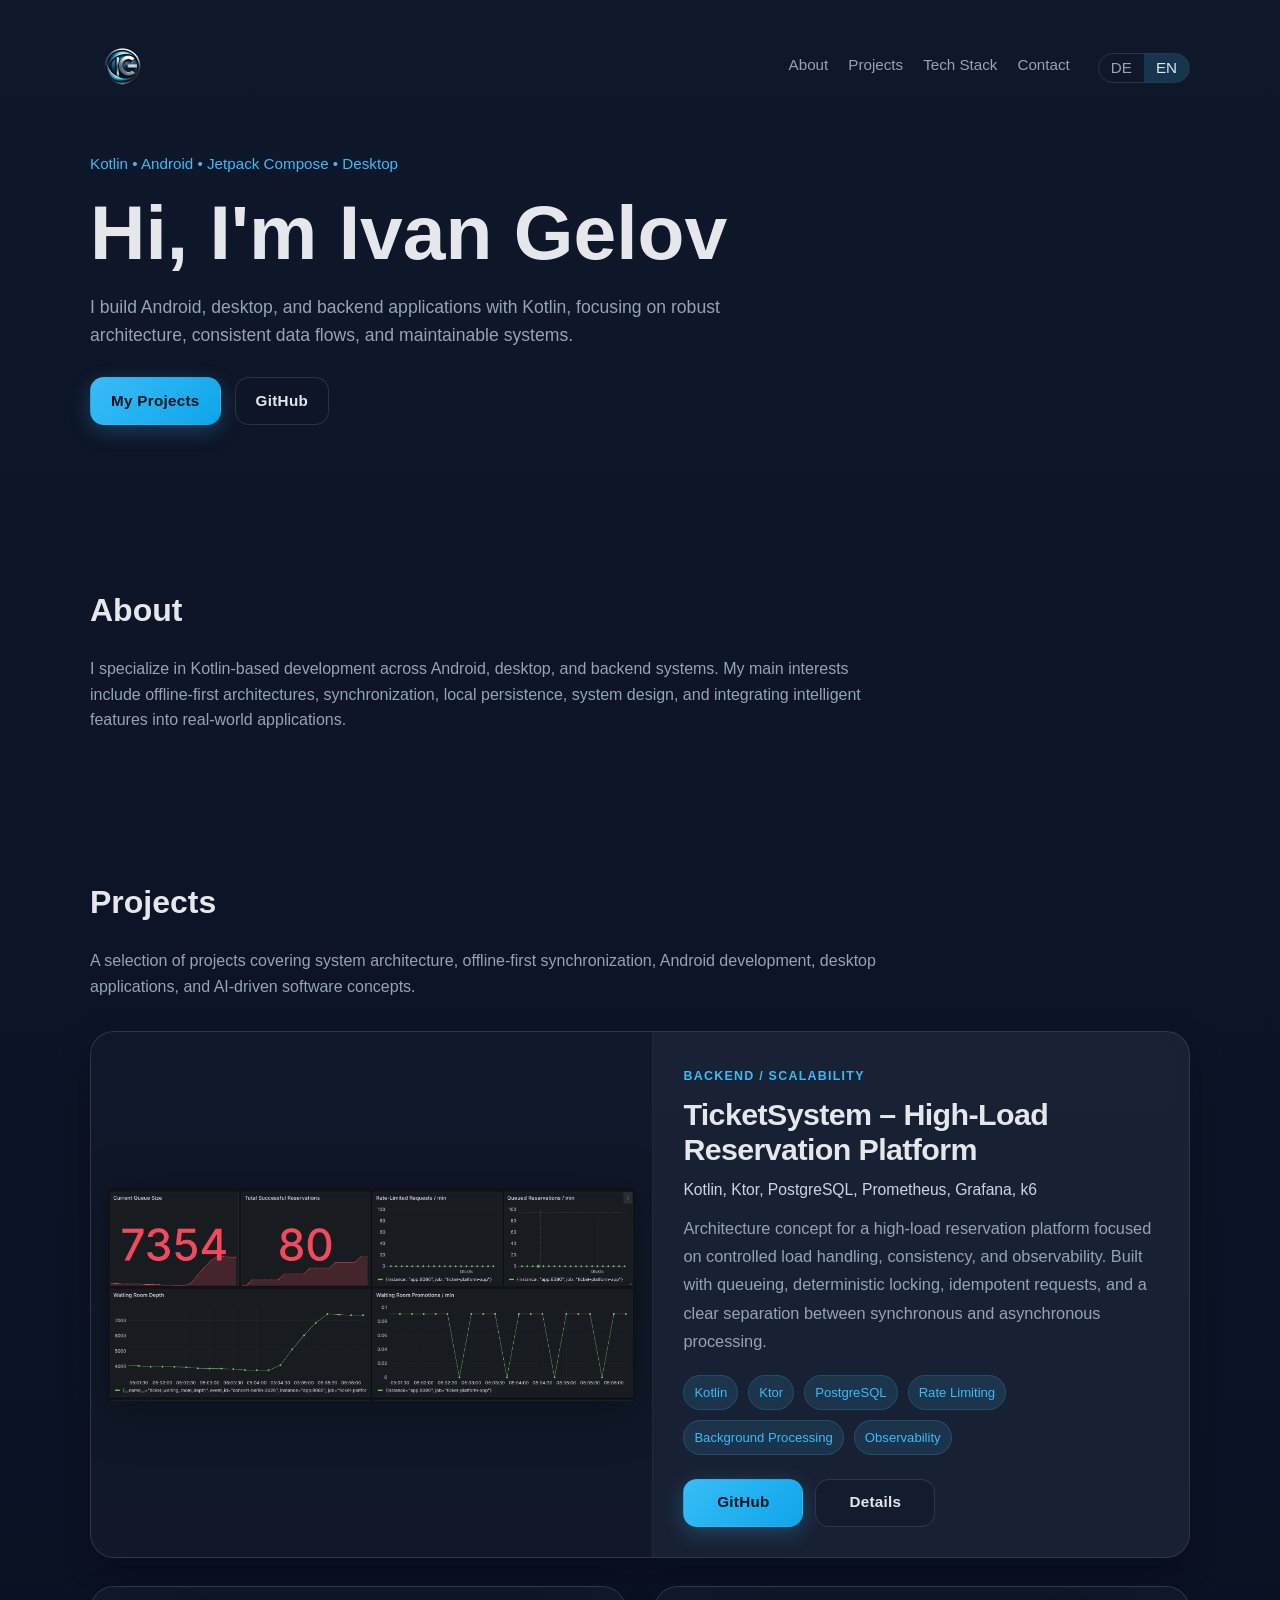
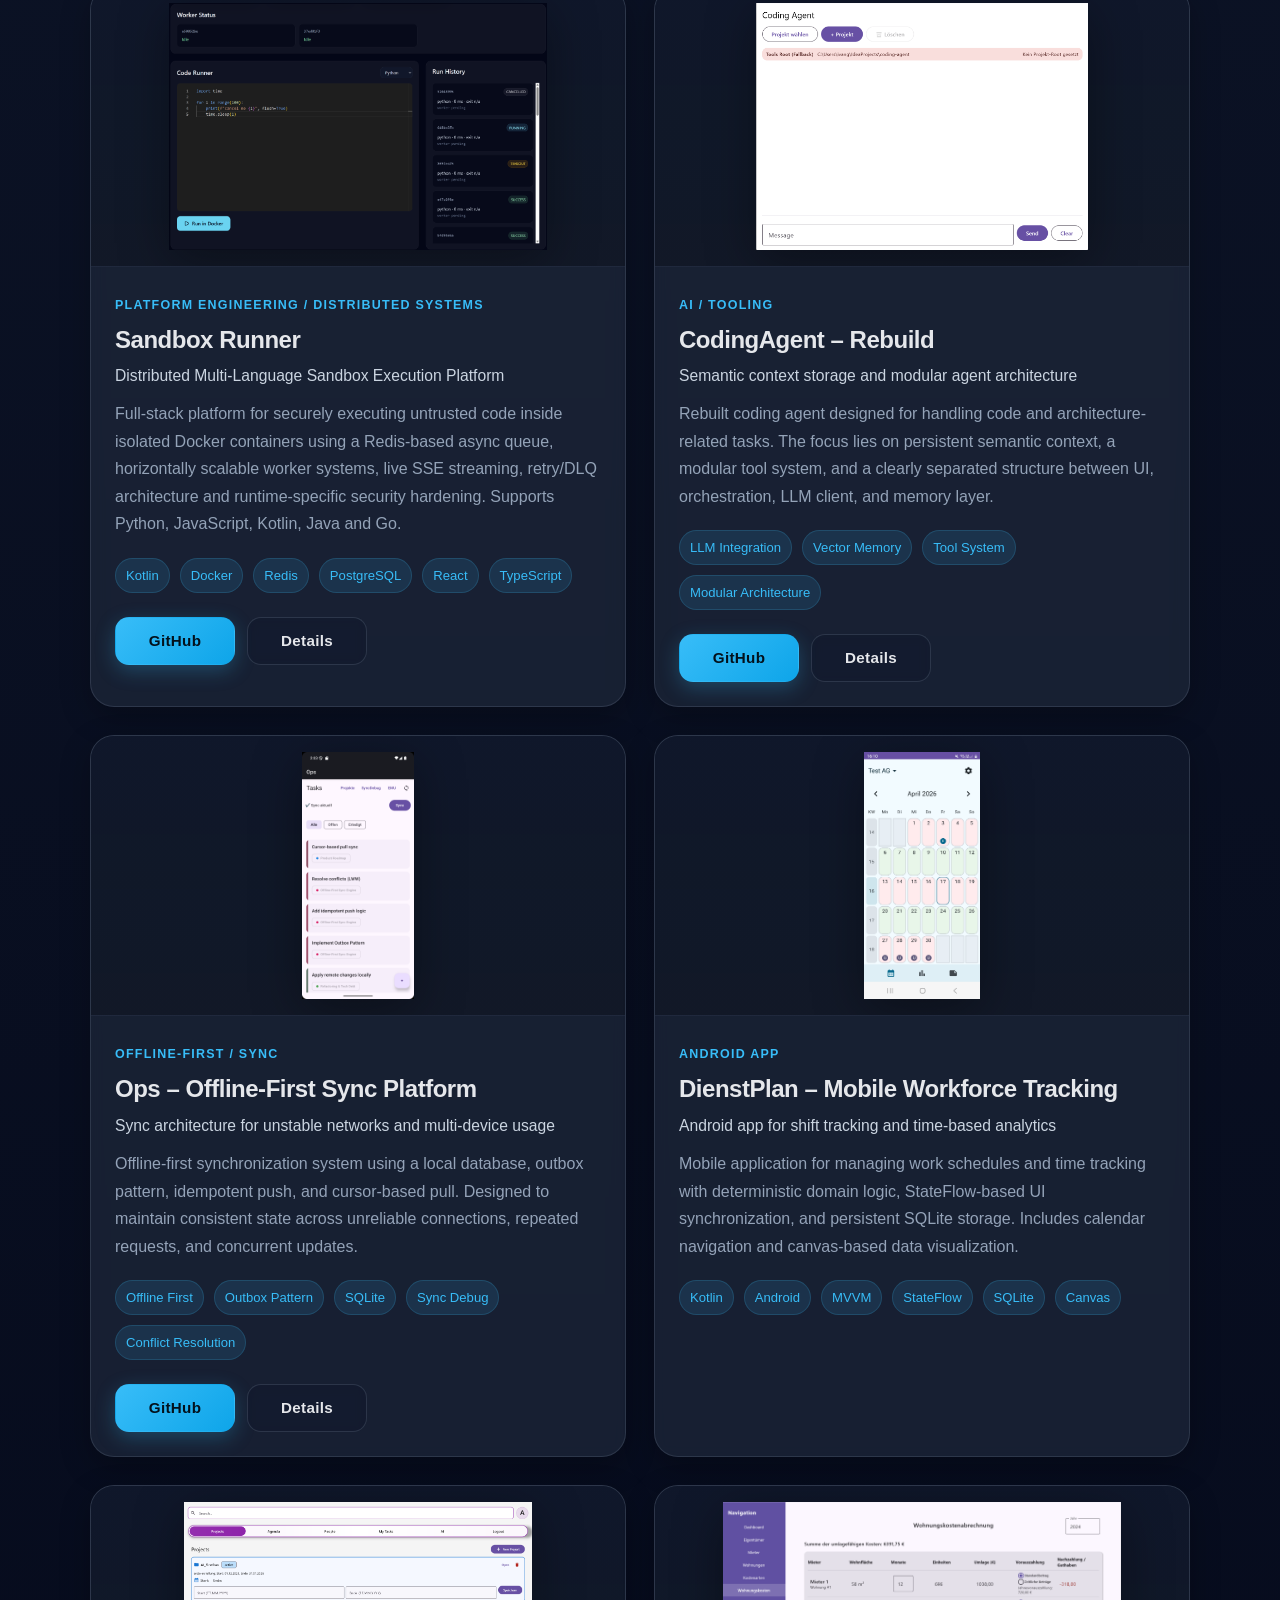
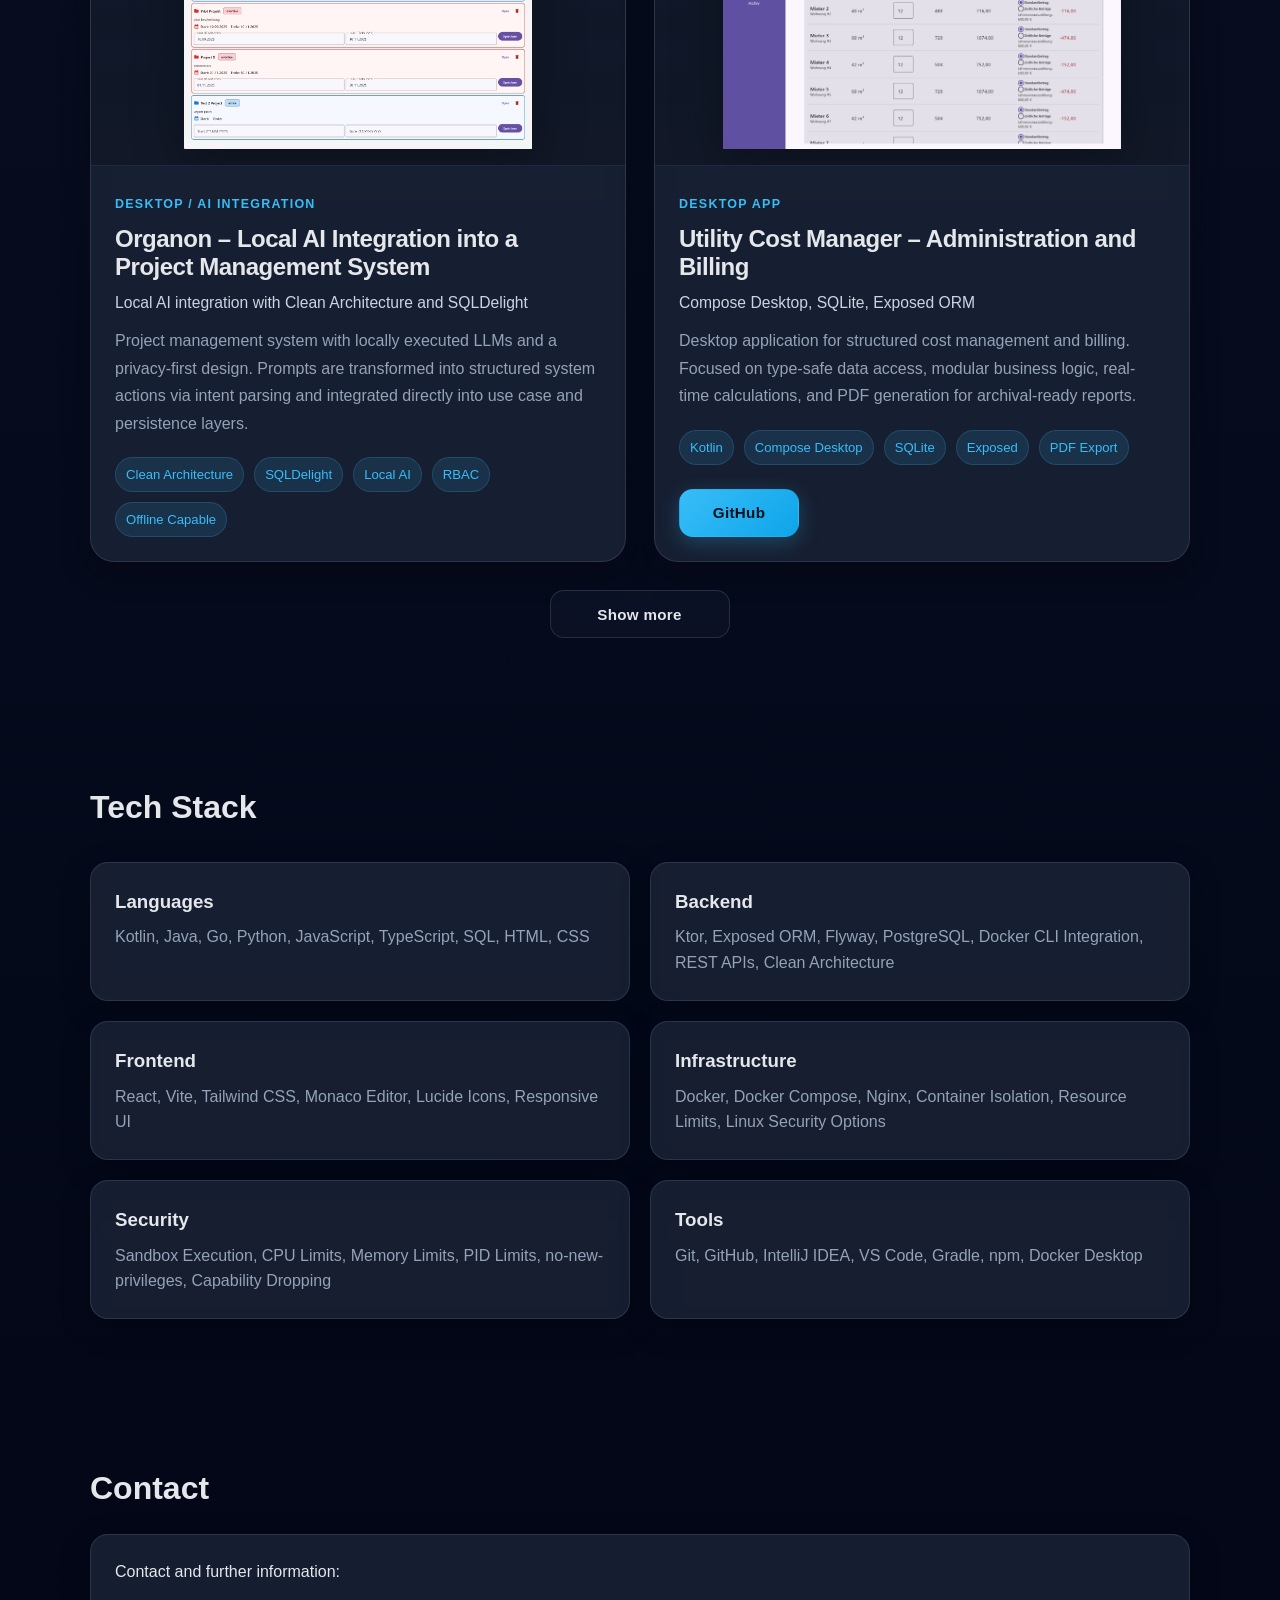
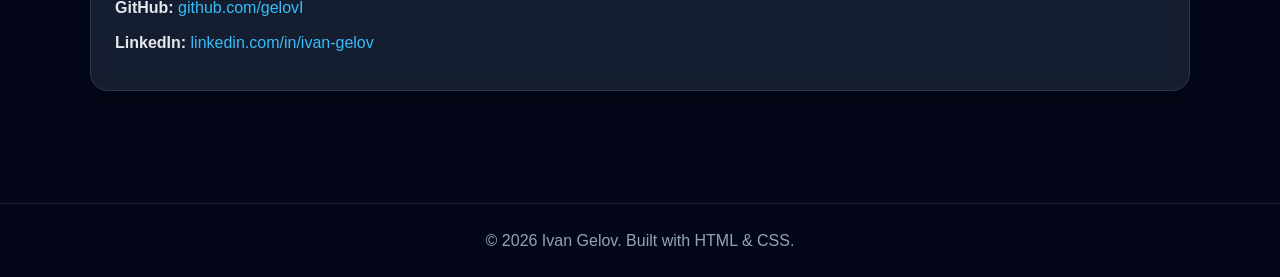
==== commit 19aa3e7d: "Upgrade Sandbox Runner architecture and portfolio presentation" ====
--- a/en.html
+++ b/en.html
@@ -9,7 +9,11 @@
       content="Portfolio of Ivan Gelov – Kotlin, Android, Jetpack Compose and Desktop Apps."
     />
     <link rel="stylesheet" href="style.css" />
-    <script defer src="https://cloud.umami.is/script.js" data-website-id="640c1226-3f95-484b-b801-33a444ae0007"></script>
+    <script
+      defer
+      src="https://cloud.umami.is/script.js"
+      data-website-id="640c1226-3f95-484b-b801-33a444ae0007"
+    ></script>
   </head>
   <body>
     <header class="hero">
@@ -120,37 +124,42 @@
           <article class="project-card card">
             <div
               class="project-image-wrapper"
-              data-images="assets/images/sandbox1.png,assets/images/sandbox1d.png,assets/images/sandbox2.png,assets/images/sandbox2b.png,assets/images/sandbox3.png,assets/images/sandbox3c.png,assets/images/sandbox4.png,assets/images/sandbox4e.png"
-              data-overlay="Click to enlarge"
-            >
-              <img
-                src="assets/images/sandbox1.png"
+              data-images="assets/images/sandboxBild1.png,assets/images/sandboxBild3.png,assets/images/sandboxBild6.png,assets/images/sandboxBild5.png"
+              data-overlay="Click to enlarge"
+            >
+              <img
+                src="assets/images/sandboxBild1.png"
                 alt="Sandbox Runner Screenshot"
                 class="project-image"
               />
             </div>
 
             <div class="project-content">
-              <p class="project-label">Infrastructure / Full-Stack</p>
+              <p class="project-label">
+                Platform Engineering / Distributed Systems
+              </p>
 
               <h3>Sandbox Runner</h3>
 
               <p class="project-subtitle">
-                Docker-based multi-language code execution platform
-              </p>
-
-              <p class="project-description">
-                Full-stack sandbox system for securely executing Python,
-                JavaScript, Kotlin, Java and Go inside isolated Docker
-                containers. Focused on runtime isolation, per-language resource
-                limits, modern architecture and containerized infrastructure.
+                Distributed Multi-Language Sandbox Execution Platform
+              </p>
+
+              <p class="project-description">
+                Full-stack platform for securely executing untrusted code inside
+                isolated Docker containers using a Redis-based async queue,
+                horizontally scalable worker systems, live SSE streaming,
+                retry/DLQ architecture and runtime-specific security hardening.
+                Supports Python, JavaScript, Kotlin, Java and Go.
               </p>
 
               <ul class="tags">
                 <li>Kotlin</li>
                 <li>Docker</li>
+                <li>Redis</li>
                 <li>PostgreSQL</li>
                 <li>React</li>
+                <li>TypeScript</li>
               </ul>
 
               <div class="project-links">
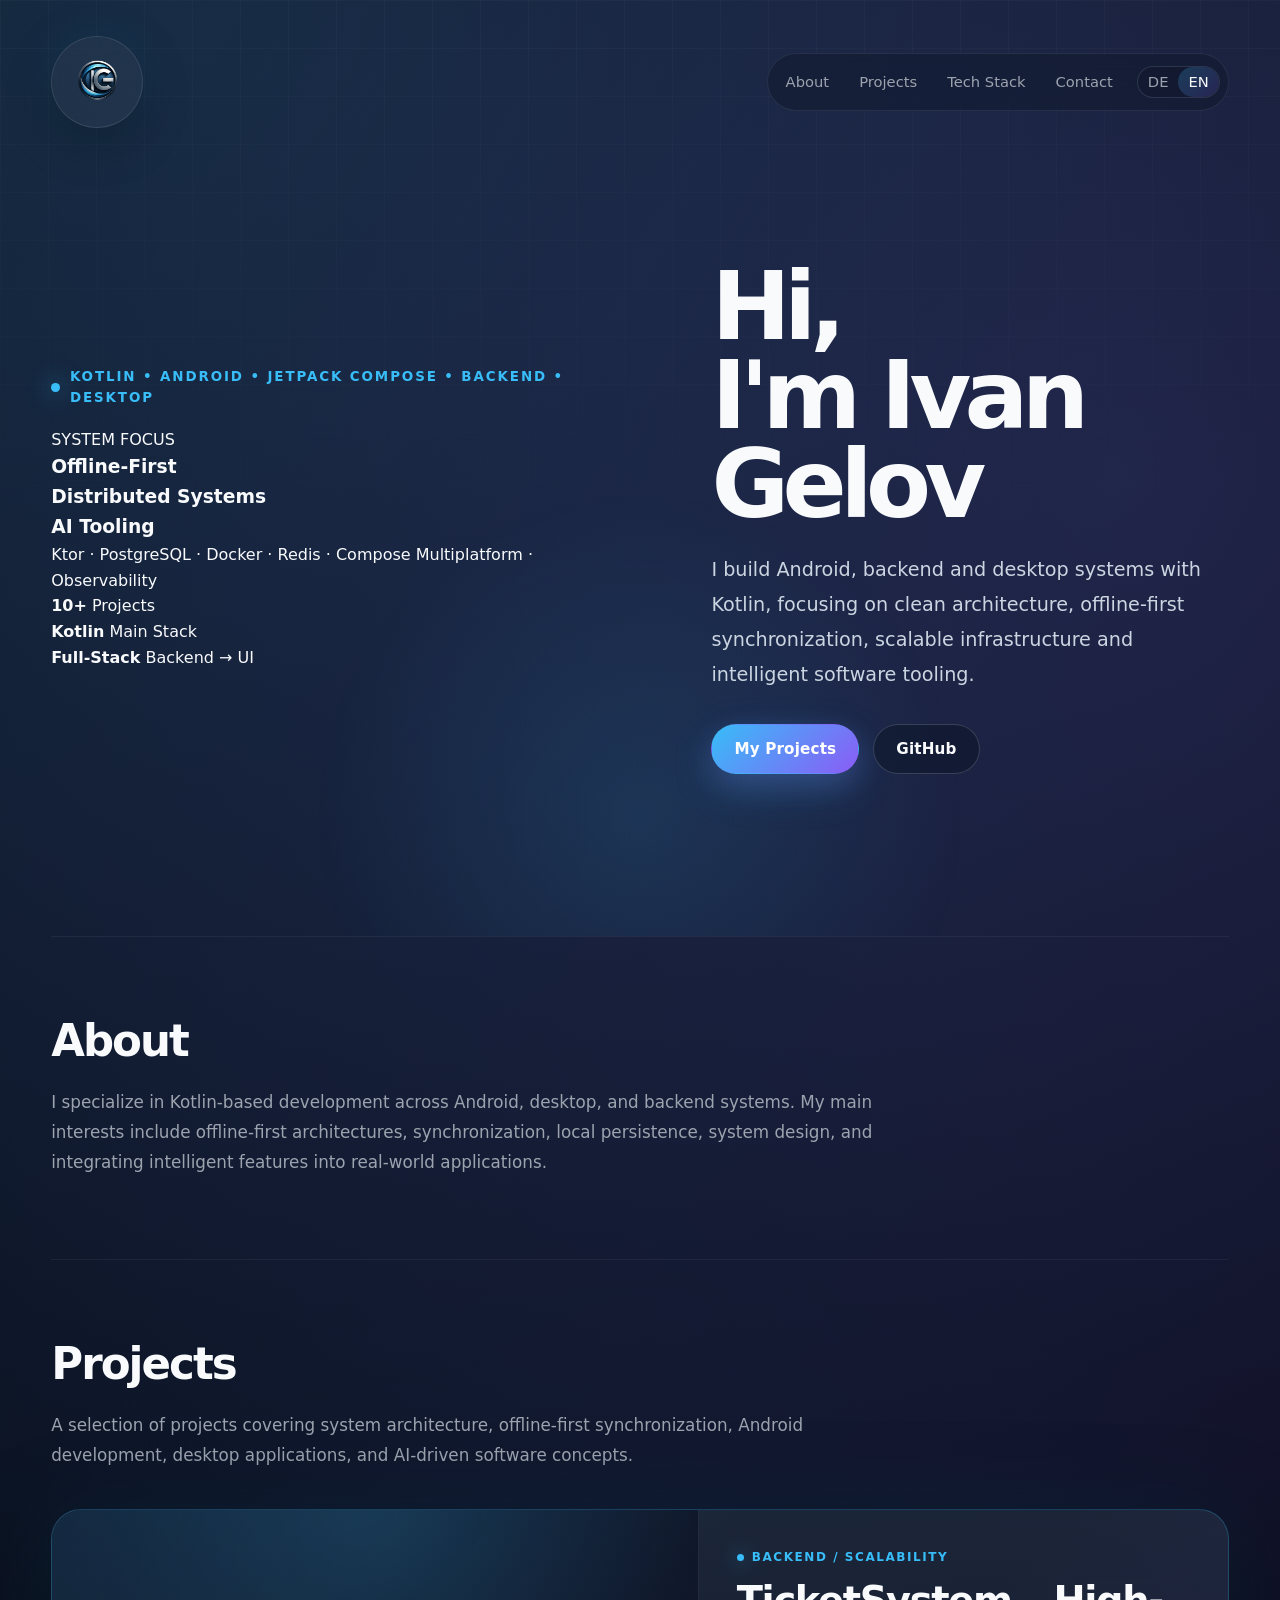
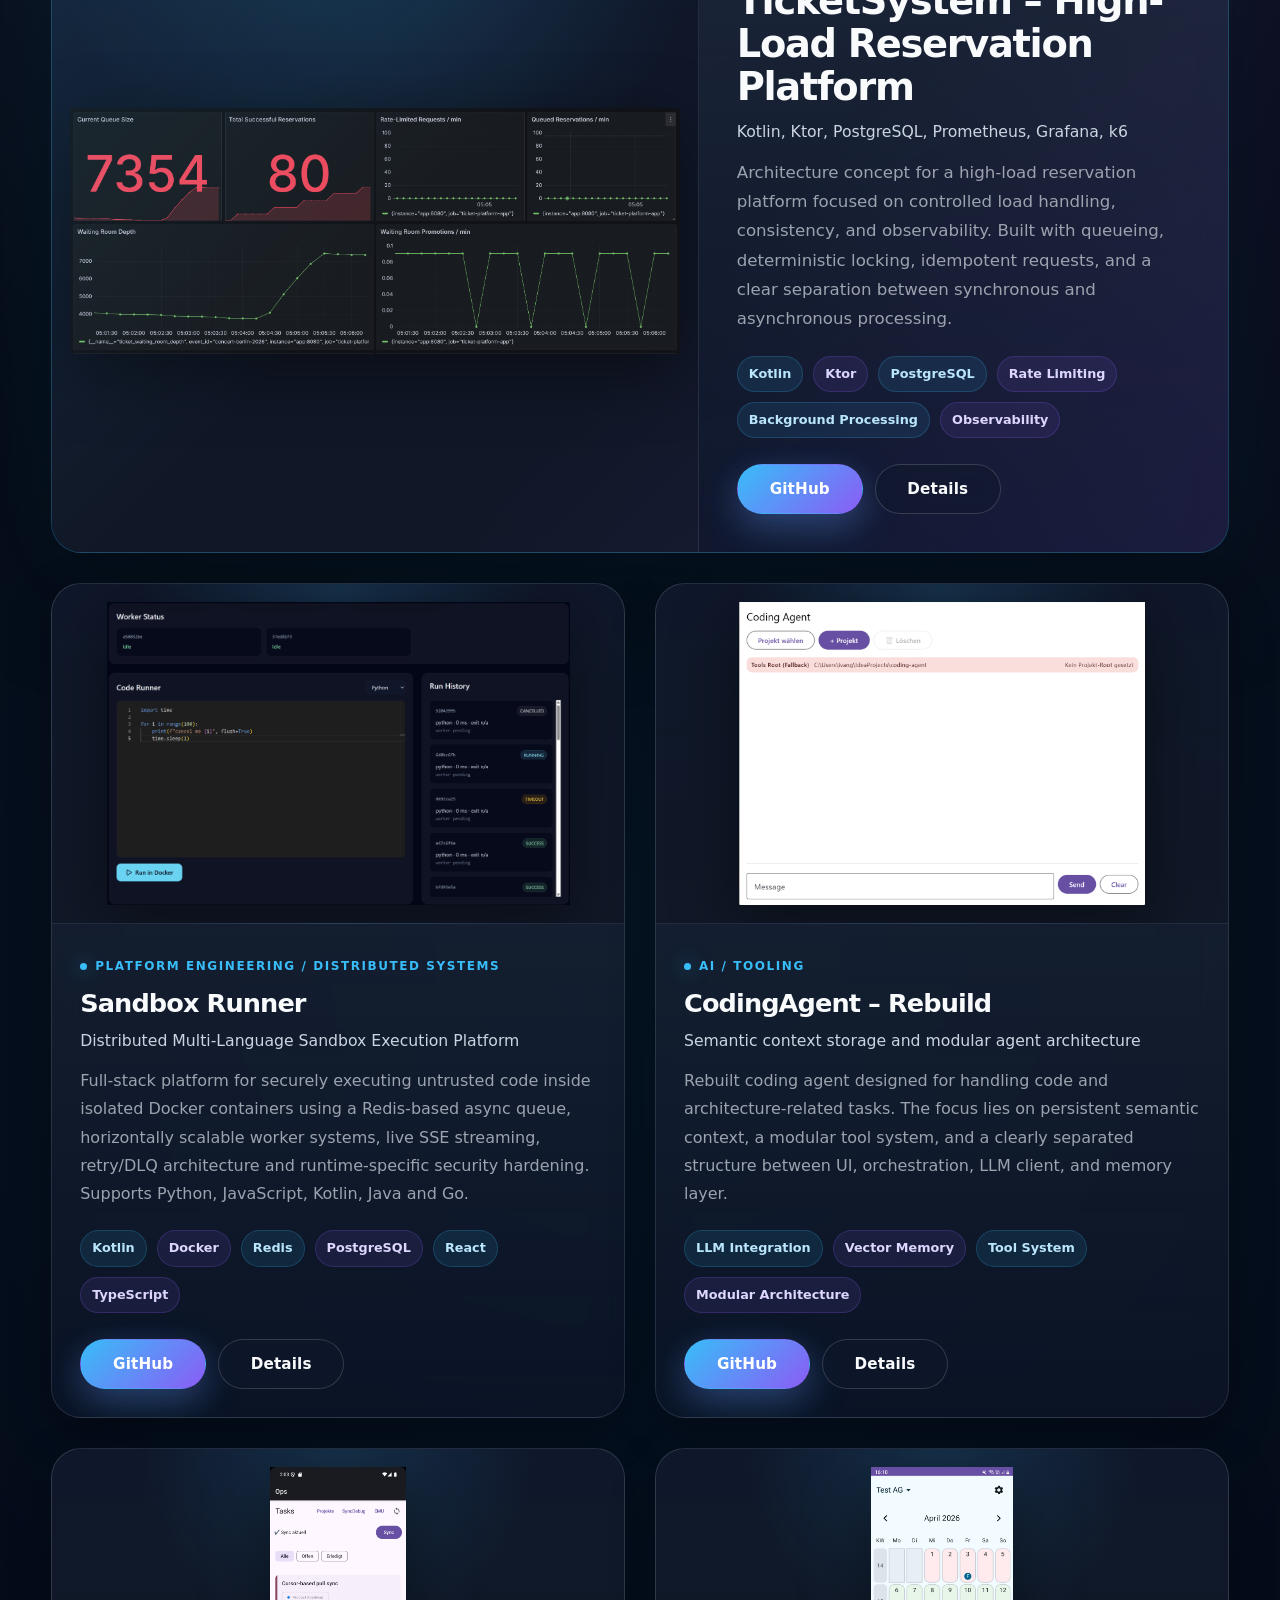
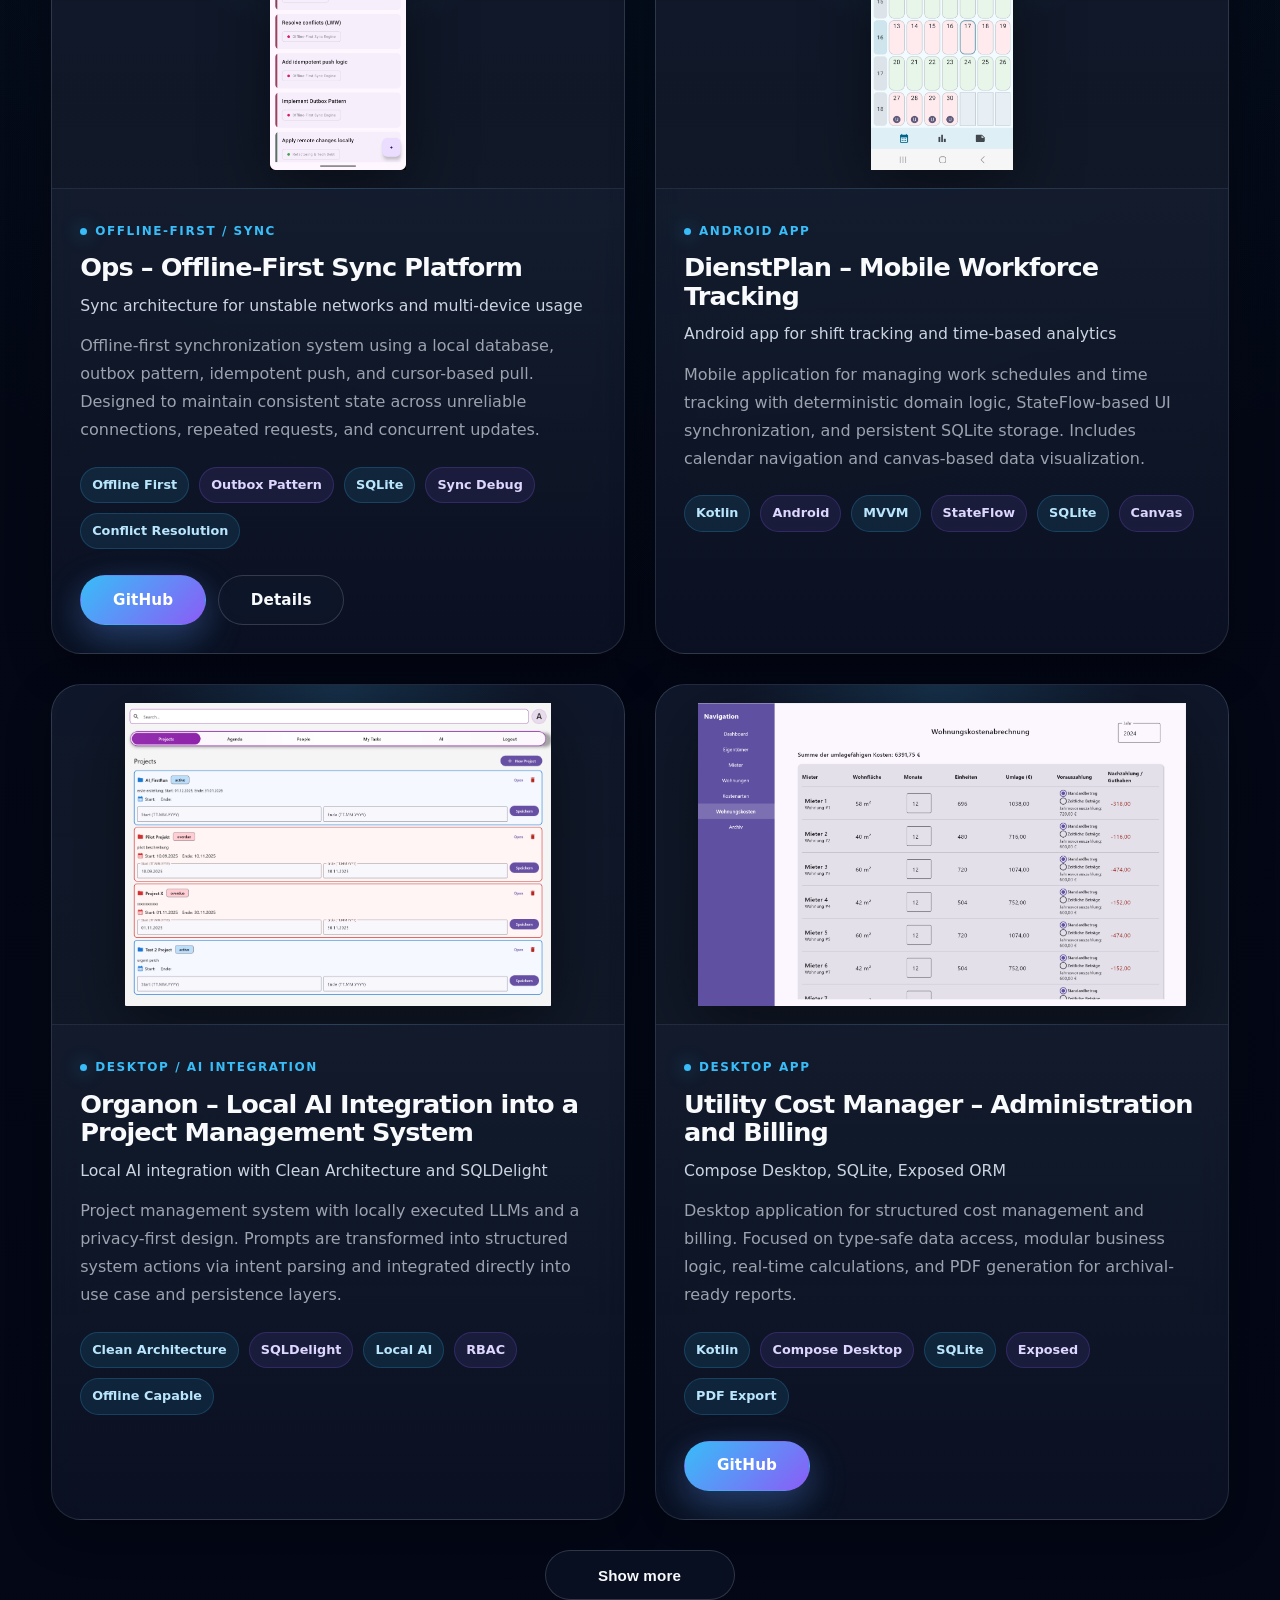
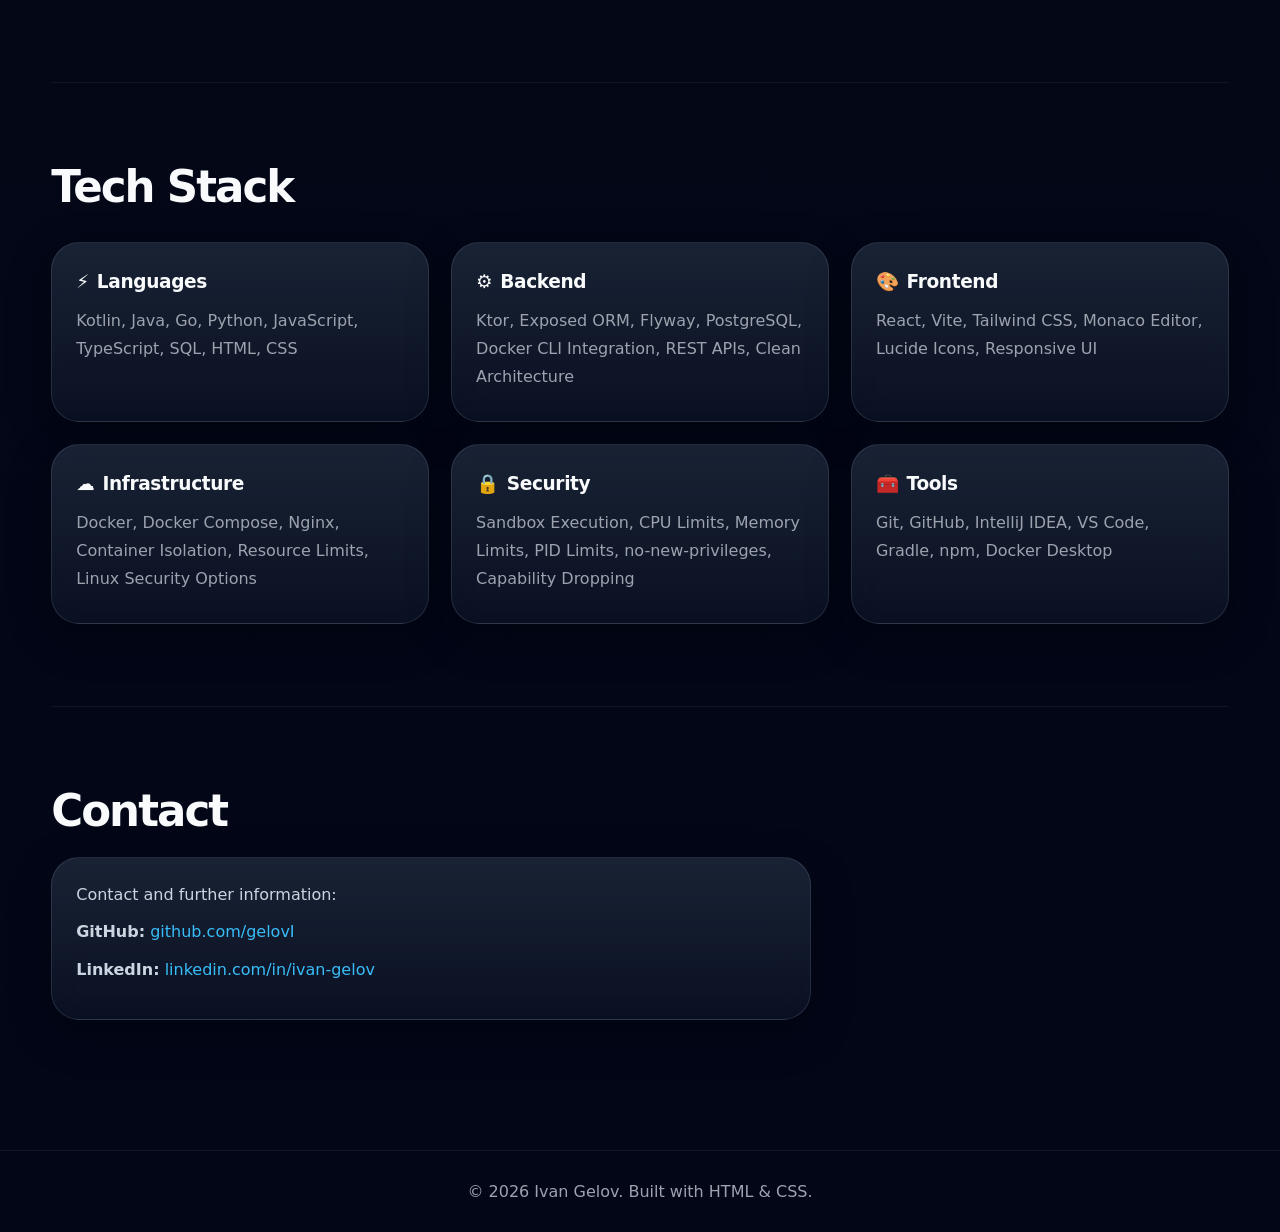
==== commit 3cc277b1: "Redesign portfolio homepage" ====
--- a/en.html
+++ b/en.html
@@ -3,10 +3,10 @@
   <head>
     <meta charset="UTF-8" />
     <meta name="viewport" content="width=device-width, initial-scale=1.0" />
-    <title>Ivan Gelov | Kotlin Developer</title>
+    <title>Ivan Gelov | Kotlin Developer for Android, Backend & Offline-First Systems</title>
     <meta
       name="description"
-      content="Portfolio of Ivan Gelov – Kotlin, Android, Jetpack Compose and Desktop Apps."
+      content="Portfolio of Ivan Gelov. Kotlin developer specializing in Android, backend systems, offline-first synchronization, distributed architectures, Docker-based platforms and AI tooling."
     />
     <link rel="stylesheet" href="style.css" />
     <script
@@ -34,23 +34,68 @@
       </nav>
 
       <section class="hero-content">
-        <p class="eyebrow">Kotlin • Android • Jetpack Compose • Desktop</p>
-        <h1>Hi, I'm Ivan Gelov</h1>
-        <p class="hero-text">
-          I build Android, desktop, and backend applications with Kotlin,
-          focusing on robust architecture, consistent data flows, and
-          maintainable systems.
-        </p>
-        <div class="hero-buttons">
-          <a class="btn btn-primary" href="#projects">My Projects</a>
-          <a
-            class="btn btn-secondary"
-            href="https://github.com/gelovI"
-            target="_blank"
-            rel="noopener noreferrer"
-          >
-            GitHub
-          </a>
+        <div class="hero-left">
+          <p class="eyebrow">
+            Kotlin • Android • Jetpack Compose • Backend • Desktop
+          </p>
+
+          <div class="hero-side-card">
+            <span class="hero-side-label">SYSTEM FOCUS</span>
+
+            <h3>
+              Offline-First<br />
+              Distributed Systems<br />
+              AI Tooling
+            </h3>
+
+            <p>
+              Ktor · PostgreSQL · Docker · Redis · Compose Multiplatform ·
+              Observability
+            </p>
+
+            <div class="hero-stats">
+              <div>
+                <strong>10+</strong>
+                <span>Projects</span>
+              </div>
+
+              <div>
+                <strong>Kotlin</strong>
+                <span>Main Stack</span>
+              </div>
+
+              <div>
+                <strong>Full-Stack</strong>
+                <span>Backend → UI</span>
+              </div>
+            </div>
+          </div>
+        </div>
+
+        <div class="hero-right">
+          <h1>
+            Hi,<br />
+            I'm Ivan<br />
+            Gelov
+          </h1>
+
+          <p class="hero-text">
+            I build Android, backend and desktop systems with Kotlin, focusing
+            on clean architecture, offline-first synchronization, scalable
+            infrastructure and intelligent software tooling.
+          </p>
+
+          <div class="hero-buttons">
+            <a class="btn btn-primary" href="#projects">My Projects</a>
+            <a
+              class="btn btn-secondary"
+              href="https://github.com/gelovI"
+              target="_blank"
+              rel="noopener noreferrer"
+            >
+              GitHub
+            </a>
+          </div>
         </div>
       </section>
     </header>
--- a/style.css
+++ b/style.css
@@ -1,14 +1,24 @@
 :root {
-  --bg: #0f172a;
-  --bg-soft: #111827;
-  --surface: #1e293b;
-  --surface-hover: #273449;
-  --text: #e5e7eb;
-  --text-muted: #94a3b8;
+  --bg: #070a12;
+  --bg-soft: #0f172a;
+  --surface: rgba(15, 23, 42, 0.74);
+  --surface-strong: rgba(30, 41, 59, 0.86);
+  --surface-hover: rgba(39, 52, 73, 0.92);
+  --text: #f8fafc;
+  --text-muted: #9ca3af;
+  --text-soft: #cbd5e1;
   --primary: #38bdf8;
   --primary-hover: #0ea5e9;
+  --accent: #8b5cf6;
+  --accent-soft: rgba(139, 92, 246, 0.18);
+  --cyan-soft: rgba(56, 189, 248, 0.14);
   --border: rgba(148, 163, 184, 0.18);
-  --shadow: 0 10px 30px rgba(0, 0, 0, 0.25);
+  --border-strong: rgba(226, 232, 240, 0.24);
+  --shadow: 0 24px 80px rgba(0, 0, 0, 0.36);
+  --shadow-soft: 0 14px 44px rgba(0, 0, 0, 0.28);
+  --radius-lg: 28px;
+  --radius-md: 20px;
+  --radius-sm: 14px;
 }
 
 * {
@@ -22,10 +32,29 @@
 }
 
 body {
-  font-family: Arial, Helvetica, sans-serif;
-  background: linear-gradient(180deg, var(--bg) 0%, #020617 100%);
+  font-family: Inter, ui-sans-serif, system-ui, -apple-system, BlinkMacSystemFont, "Segoe UI", sans-serif;
+  background:
+    radial-gradient(circle at 12% 0%, rgba(56, 189, 248, 0.16), transparent 34%),
+    radial-gradient(circle at 88% 8%, rgba(139, 92, 246, 0.18), transparent 32%),
+    radial-gradient(circle at 50% 42%, rgba(14, 165, 233, 0.08), transparent 36%),
+    linear-gradient(180deg, var(--bg) 0%, #020617 100%);
   color: var(--text);
   line-height: 1.6;
+  min-height: 100vh;
+  overflow-x: hidden;
+}
+
+body::before {
+  content: "";
+  position: fixed;
+  inset: 0;
+  pointer-events: none;
+  z-index: -1;
+  background-image:
+    linear-gradient(rgba(255, 255, 255, 0.032) 1px, transparent 1px),
+    linear-gradient(90deg, rgba(255, 255, 255, 0.032) 1px, transparent 1px);
+  background-size: 48px 48px;
+  mask-image: linear-gradient(to bottom, rgba(0,0,0,0.78), transparent 72%);
 }
 
 a {
@@ -37,25 +66,46 @@
   color: var(--primary-hover);
 }
 
+img {
+  max-width: 100%;
+}
+
 .container {
-  width: min(1100px, 92%);
+  width: min(1180px, 92%);
   margin: 0 auto;
 }
 
 .hero {
-  min-height: auto;
-  padding: 24px 0 56px;
+  position: relative;
+  min-height: 92vh;
+  padding: 24px 0 72px;
   display: flex;
   flex-direction: column;
+  overflow: hidden;
+}
+
+.hero::after {
+  content: "";
+  position: absolute;
+  left: 50%;
+  bottom: -240px;
+  width: 720px;
+  height: 720px;
+  transform: translateX(-50%);
+  border-radius: 999px;
+  background: radial-gradient(circle, rgba(56, 189, 248, 0.12), transparent 64%);
+  pointer-events: none;
 }
 
 .nav {
-  width: min(1100px, 92%);
+  position: relative;
+  z-index: 2;
+  width: min(1180px, 92%);
   margin: 0 auto;
   display: flex;
   justify-content: space-between;
   align-items: center;
-  padding: 12px 0 32px;
+  padding: 12px 0 44px;
 }
 
 .logo {
@@ -64,46 +114,102 @@
   object-fit: contain;
   border-radius: 50%;
   display: block;
+  box-shadow: 0 0 0 1px rgba(255,255,255,0.1), 0 14px 40px rgba(0,0,0,0.28);
 }
 
 .nav-links {
   display: flex;
-  gap: 20px;
+  align-items: center;
+  gap: 10px;
   flex-wrap: wrap;
+  padding: 8px;
+  border: 1px solid rgba(148, 163, 184, 0.14);
+  border-radius: 999px;
+  background: rgba(15, 23, 42, 0.48);
+  backdrop-filter: blur(16px);
 }
 
 .nav-links a {
   color: var(--text-muted);
-  font-size: 0.95rem;
+  font-size: 0.92rem;
+  padding: 8px 10px;
+  border-radius: 999px;
+  transition: color 0.2s ease, background 0.2s ease;
 }
 
 .nav-links a:hover {
   color: var(--text);
+  background: rgba(255,255,255,0.06);
 }
 
 .hero-content {
-  width: min(1100px, 92%);
+  position: relative;
+  z-index: 1;
+  width: min(1180px, 92%);
   margin: auto;
-  padding: 20px 0 32px;
+  display: grid;
+  grid-template-columns: minmax(0, 1.28fr) minmax(320px, 0.72fr);
+  gap: 64px;
+  align-items: center;
+  padding: 44px 0 56px;
+}
+
+.hero-content::after {
+  content: "System Focus\A Offline-first · Queues · Docker · Observability\A Ktor · PostgreSQL · Redis · Compose · Grafana";
+  white-space: pre-line;
+  align-self: stretch;
+  display: flex;
+  align-items: flex-end;
+  min-height: 380px;
+  padding: 32px;
+  border: 1px solid var(--border);
+  border-radius: 34px;
+  background:
+    linear-gradient(135deg, rgba(56, 189, 248, 0.16), transparent 42%),
+    linear-gradient(315deg, rgba(139, 92, 246, 0.2), transparent 48%),
+    rgba(15, 23, 42, 0.62);
+  color: var(--text-soft);
+  font-size: 1rem;
+  line-height: 1.9;
+  box-shadow: var(--shadow);
+  backdrop-filter: blur(24px);
 }
 
 .eyebrow {
+  display: inline-flex;
+  align-items: center;
+  gap: 10px;
   color: var(--primary);
-  font-size: 0.95rem;
-  margin-bottom: 14px;
+  font-size: 0.84rem;
+  font-weight: 800;
+  letter-spacing: 0.14em;
+  text-transform: uppercase;
+  margin-bottom: 18px;
+}
+
+.eyebrow::before {
+  content: "";
+  width: 9px;
+  height: 9px;
+  border-radius: 50%;
+  background: var(--primary);
+  box-shadow: 0 0 24px rgba(56, 189, 248, 0.9);
 }
 
 .hero h1 {
-  font-size: clamp(2.5rem, 6vw, 4.8rem);
-  line-height: 1.1;
-  margin-bottom: 18px;
+  max-width: 850px;
+  font-size: clamp(3.2rem, 7.4vw, 6.6rem);
+  line-height: 0.94;
+  letter-spacing: -0.07em;
+  margin-bottom: 24px;
 }
 
 .hero-text {
   max-width: 720px;
-  color: var(--text-muted);
-  font-size: 1.1rem;
-  margin-bottom: 28px;
+  color: var(--text-soft);
+  font-size: clamp(1.05rem, 1.5vw, 1.24rem);
+  line-height: 1.82;
+  margin-bottom: 32px;
 }
 
 .hero-buttons {
@@ -116,19 +222,20 @@
   display: inline-flex;
   align-items: center;
   justify-content: center;
-  min-height: 48px;
-  padding: 0 20px;
-  border-radius: 14px;
-  font-weight: 600;
+  min-height: 50px;
+  padding: 0 22px;
+  border-radius: 999px;
+  font-weight: 800;
   font-size: 0.95rem;
-  letter-spacing: 0.02em;
+  letter-spacing: 0.01em;
   border: 1px solid transparent;
   cursor: pointer;
   transition:
     transform 0.2s ease,
     background 0.2s ease,
     border-color 0.2s ease,
-    box-shadow 0.2s ease;
+    box-shadow 0.2s ease,
+    color 0.2s ease;
 }
 
 .btn:hover {
@@ -141,101 +248,121 @@
 }
 
 .btn-primary {
-  background: linear-gradient(135deg, #38bdf8, #0ea5e9);
-  color: #03111c;
-  box-shadow: 0 6px 20px rgba(56, 189, 248, 0.25);
+  background: linear-gradient(135deg, #38bdf8, #8b5cf6);
+  color: #ffffff;
+  box-shadow: 0 14px 42px rgba(56, 189, 248, 0.22), 0 10px 30px rgba(139, 92, 246, 0.18);
 }
 
 .btn-primary:hover {
-  color: #03111c;
-  box-shadow: 0 10px 28px rgba(56, 189, 248, 0.35);
+  color: #ffffff;
+  box-shadow: 0 18px 54px rgba(56, 189, 248, 0.32), 0 14px 38px rgba(139, 92, 246, 0.24);
 }
 
 .btn-secondary {
-  background: rgba(15, 23, 42, 0.6);
+  background: rgba(15, 23, 42, 0.58);
   color: var(--text);
-  border-color: rgba(148, 163, 184, 0.2);
-  backdrop-filter: blur(6px);
+  border-color: rgba(226, 232, 240, 0.18);
+  backdrop-filter: blur(12px);
 }
 
 .btn-secondary:hover {
   color: var(--text);
-  border-color: rgba(56, 189, 248, 0.4);
-  background: rgba(30, 41, 59, 0.7);
+  border-color: rgba(56, 189, 248, 0.42);
+  background: rgba(30, 41, 59, 0.74);
 }
 
 .section {
-  padding: 72px 0;
+  position: relative;
+  padding: 82px 0;
+  border-top: 1px solid rgba(255, 255, 255, 0.055);
 }
 
 .section h2 {
-  font-size: 2rem;
-  margin-bottom: 20px;
+  font-size: clamp(2rem, 3.4vw, 3rem);
+  line-height: 1.05;
+  letter-spacing: -0.045em;
+  margin-bottom: 22px;
 }
 
 .section > p {
-  max-width: 800px;
+  max-width: 840px;
   color: var(--text-muted);
-}
-
-/* CARD BASIS */
+  font-size: 1.05rem;
+  line-height: 1.8;
+}
+
 .card {
-  background: rgba(30, 41, 59, 0.7);
+  background:
+    linear-gradient(180deg, rgba(30, 41, 59, 0.82), rgba(15, 23, 42, 0.62));
   border: 1px solid var(--border);
-  border-radius: 18px;
+  border-radius: var(--radius-lg);
   padding: 24px;
-  box-shadow: var(--shadow);
-  backdrop-filter: blur(8px);
+  box-shadow: var(--shadow-soft);
+  backdrop-filter: blur(18px);
   transition:
     background 0.2s ease,
-    transform 0.2s ease,
-    border-color 0.2s ease,
-    box-shadow 0.2s ease;
+    transform 0.22s ease,
+    border-color 0.22s ease,
+    box-shadow 0.22s ease;
 }
 
 .card:hover {
-  background: var(--surface-hover);
-}
-
-/* PROJECTS */
+  background:
+    linear-gradient(180deg, rgba(39, 52, 73, 0.9), rgba(15, 23, 42, 0.72));
+  border-color: rgba(226, 232, 240, 0.22);
+}
+
 .projects-grid {
   display: grid;
   grid-template-columns: repeat(2, minmax(0, 1fr));
-  gap: 28px;
-  margin-top: 32px;
+  gap: 30px;
+  margin-top: 38px;
 }
 
 .project-card {
   padding: 0;
   overflow: hidden;
-  border-radius: 24px;
+  border-radius: 30px;
   position: relative;
   transition:
-    transform 0.24s ease,
-    border-color 0.24s ease,
-    box-shadow 0.24s ease,
-    background 0.24s ease;
+    transform 0.26s ease,
+    border-color 0.26s ease,
+    box-shadow 0.26s ease,
+    background 0.26s ease;
+}
+
+.project-card::before {
+  content: "";
+  position: absolute;
+  inset: 0;
+  background: linear-gradient(135deg, rgba(56, 189, 248, 0.07), transparent 42%);
+  opacity: 0;
+  transition: opacity 0.26s ease;
+  pointer-events: none;
+  z-index: 1;
 }
 
 .project-card:hover {
-  transform: translateY(-4px);
-  border-color: rgba(56, 189, 248, 0.24);
-  box-shadow: 0 24px 60px rgba(0, 0, 0, 0.34);
+  transform: translateY(-8px);
+  border-color: rgba(56, 189, 248, 0.32);
+  box-shadow: 0 34px 90px rgba(0, 0, 0, 0.42), 0 0 70px rgba(56, 189, 248, 0.08);
+}
+
+.project-card:hover::before {
+  opacity: 1;
 }
 
 .project-image-wrapper {
   width: 100%;
-  height: 280px;
-  background: linear-gradient(
-    180deg,
-    rgba(15, 23, 42, 0.96),
-    rgba(17, 24, 39, 0.92)
-  );
+  height: 340px;
+  background:
+    radial-gradient(circle at 50% 0%, rgba(56, 189, 248, 0.16), transparent 45%),
+    linear-gradient(180deg, rgba(15, 23, 42, 0.96), rgba(17, 24, 39, 0.92));
   display: flex;
   align-items: center;
   justify-content: center;
-  border-bottom: 1px solid rgba(148, 163, 184, 0.12);
-  padding: 16px;
+  border-bottom: 1px solid rgba(148, 163, 184, 0.14);
+  padding: 18px;
   cursor: pointer;
   position: relative;
   overflow: hidden;
@@ -244,16 +371,16 @@
 .project-image-wrapper::after {
   content: attr(data-overlay);
   position: absolute;
-  bottom: 14px;
-  right: 14px;
+  bottom: 16px;
+  right: 16px;
   font-size: 0.78rem;
-  color: rgba(229, 231, 235, 0.9);
-  background: rgba(15, 23, 42, 0.72);
-  border: 1px solid rgba(148, 163, 184, 0.18);
+  color: rgba(248, 250, 252, 0.94);
+  background: rgba(2, 6, 23, 0.7);
+  border: 1px solid rgba(226, 232, 240, 0.18);
   border-radius: 999px;
-  padding: 6px 10px;
+  padding: 7px 11px;
   opacity: 0;
-  transform: translateY(6px);
+  transform: translateY(8px);
   transition:
     opacity 0.22s ease,
     transform 0.22s ease;
@@ -272,39 +399,53 @@
   height: auto;
   object-fit: contain;
   display: block;
-  filter: drop-shadow(0 10px 25px rgba(0, 0, 0, 0.35));
-  transition: transform 0.32s ease;
+  filter: drop-shadow(0 18px 34px rgba(0, 0, 0, 0.44));
+  transition: transform 0.34s ease, filter 0.34s ease;
 }
 
 .project-card:hover .project-image {
-  transform: scale(1.02);
+  transform: scale(1.025);
+  filter: drop-shadow(0 22px 42px rgba(0, 0, 0, 0.5));
 }
 
 .project-content {
-  padding: 24px;
+  position: relative;
+  z-index: 2;
+  padding: 28px;
 }
 
 .project-label {
-  display: inline-block;
-  font-size: 0.78rem;
-  font-weight: 700;
-  letter-spacing: 0.1em;
+  display: inline-flex;
+  align-items: center;
+  gap: 8px;
+  font-size: 0.75rem;
+  font-weight: 900;
+  letter-spacing: 0.13em;
   text-transform: uppercase;
   color: var(--primary);
-  margin-bottom: 10px;
+  margin-bottom: 12px;
+}
+
+.project-label::before {
+  content: "";
+  width: 7px;
+  height: 7px;
+  border-radius: 50%;
+  background: currentColor;
+  box-shadow: 0 0 18px rgba(56, 189, 248, 0.7);
 }
 
 .project-content h3 {
-  font-size: 1.5rem;
-  line-height: 1.15;
-  margin-bottom: 10px;
-  letter-spacing: -0.02em;
+  font-size: clamp(1.42rem, 2vw, 1.72rem);
+  line-height: 1.12;
+  margin-bottom: 11px;
+  letter-spacing: -0.035em;
 }
 
 .project-subtitle {
-  color: #cbd5e1;
+  color: var(--text-soft);
   font-size: 0.98rem;
-  margin-bottom: 12px;
+  margin-bottom: 14px;
 }
 
 .project-meta {
@@ -326,7 +467,7 @@
 .project-description {
   color: var(--text-muted);
   font-size: 1rem;
-  line-height: 1.72;
+  line-height: 1.76;
 }
 
 .tags {
@@ -334,167 +475,128 @@
   display: flex;
   flex-wrap: wrap;
   gap: 10px;
-  margin-top: 20px;
+  margin-top: 22px;
 }
 
 .tags li {
-  background: rgba(56, 189, 248, 0.12);
-  color: var(--primary);
-  border: 1px solid rgba(56, 189, 248, 0.18);
-  padding: 6px 10px;
+  background: rgba(56, 189, 248, 0.1);
+  color: #bae6fd;
+  border: 1px solid rgba(56, 189, 248, 0.2);
+  padding: 7px 11px;
   border-radius: 999px;
-  font-size: 0.82rem;
+  font-size: 0.8rem;
+  font-weight: 700;
+}
+
+.tags li:nth-child(2n) {
+  background: rgba(139, 92, 246, 0.11);
+  color: #ddd6fe;
+  border-color: rgba(139, 92, 246, 0.22);
 }
 
 .project-links {
   display: flex;
   gap: 12px;
   flex-wrap: wrap;
-  margin-top: 24px;
+  margin-top: 26px;
+}
+
+.project-links .btn {
+  min-width: 126px;
 }
 
 .project-card.featured {
   grid-column: 1 / -1;
   display: grid;
-  grid-template-columns: 1.05fr 1fr;
+  grid-template-columns: 1.1fr 0.9fr;
+  min-height: 520px;
+  border-color: rgba(56, 189, 248, 0.26);
+  box-shadow: 0 34px 110px rgba(0, 0, 0, 0.42), 0 0 90px rgba(56, 189, 248, 0.08);
+}
+
+.project-card.featured::before {
+  opacity: 1;
+  background:
+    linear-gradient(135deg, rgba(56, 189, 248, 0.11), transparent 38%),
+    linear-gradient(315deg, rgba(139, 92, 246, 0.12), transparent 44%);
 }
 
 .project-card.featured .project-image-wrapper {
   height: 100%;
-  min-height: 100%;
+  min-height: 520px;
   border-bottom: none;
-  border-right: 1px solid rgba(148, 163, 184, 0.12);
+  border-right: 1px solid rgba(148, 163, 184, 0.14);
 }
 
 .project-card.featured .project-content {
-  padding: 30px;
+  padding: 38px;
+  display: flex;
+  flex-direction: column;
+  justify-content: center;
 }
 
 .project-card.featured .project-content h3 {
-  font-size: 1.9rem;
+  font-size: clamp(2rem, 3vw, 2.7rem);
 }
 
 .project-card.featured .project-description {
-  font-size: 1.02rem;
-}
-
-@media (max-width: 900px) {
-  .projects-grid {
-    grid-template-columns: 1fr;
-  }
-
-  .project-card.featured {
-    grid-template-columns: 1fr;
-  }
-
-  .project-card.featured .project-image-wrapper {
-    height: 280px;
-    border-right: none;
-    border-bottom: 1px solid rgba(148, 163, 184, 0.12);
-  }
-}
-
-@media (max-width: 640px) {
-  .project-image-wrapper {
-    height: 220px;
-    padding: 14px;
-  }
-
-  .project-content {
-    padding: 20px;
-  }
-
-  .project-links .btn {
-    width: 100%;
-  }
-
-  .project-image-wrapper::after {
-    display: none;
-  }
-}
-
-.project-links .btn {
-  min-width: 120px;
-}
-
-/* STACK */
+  font-size: 1.04rem;
+}
+
 .stack-grid {
   display: grid;
-  grid-template-columns: repeat(2, minmax(0, 1fr));
-  gap: 20px;
-  margin-top: 28px;
+  grid-template-columns: repeat(3, minmax(0, 1fr));
+  gap: 22px;
+  margin-top: 32px;
+}
+
+.stack-card {
+  min-height: 180px;
 }
 
 .stack-card h3 {
-  margin-bottom: 8px;
-}
+  margin-bottom: 10px;
+  font-size: 1.16rem;
+  letter-spacing: -0.02em;
+}
+
+.stack-card h3::before {
+  content: "⚡";
+  margin-right: 8px;
+}
+
+.stack-card:nth-child(2) h3::before { content: "⚙️"; }
+.stack-card:nth-child(3) h3::before { content: "🎨"; }
+.stack-card:nth-child(4) h3::before { content: "☁️"; }
+.stack-card:nth-child(5) h3::before { content: "🔒"; }
+.stack-card:nth-child(6) h3::before { content: "🧰"; }
 
 .stack-card p {
   color: var(--text-muted);
-}
-
-/* CONTACT */
+  line-height: 1.75;
+}
+
+.contact-card {
+  max-width: 760px;
+}
+
 .contact-card p {
-  margin-bottom: 10px;
-}
-
-/* FOOTER */
+  margin-bottom: 12px;
+  color: var(--text-soft);
+}
+
 .footer {
-  border-top: 1px solid var(--border);
-  padding: 24px;
+  border-top: 1px solid rgba(255, 255, 255, 0.07);
+  padding: 28px 24px;
   text-align: center;
   color: var(--text-muted);
-  margin-top: 40px;
-}
-
-/* TABLET */
-@media (max-width: 900px) {
-  .projects-grid,
-  .stack-grid {
-    grid-template-columns: 1fr;
-  }
-
-  .nav {
-    flex-direction: column;
-    align-items: flex-start;
-    gap: 16px;
-  }
-
-  .hero {
-    min-height: auto;
-  }
-}
-
-/* MOBILE */
-@media (max-width: 640px) {
-  .section {
-    padding: 56px 0;
-  }
-
-  .hero-text {
-    font-size: 1rem;
-  }
-
-  .project-image-wrapper {
-    height: 200px;
-  }
-
-  .project-content {
-    padding: 20px;
-  }
-
-  .btn,
-  .project-links .btn {
-    width: 100%;
-    text-align: center;
-  }
-}
-
-/* POPUP CAROUSEL */
+  margin-top: 48px;
+}
+
 .lightbox {
   position: fixed;
   inset: 0;
-  background: rgba(2, 6, 23, 0.82);
+  background: rgba(2, 6, 23, 0.86);
   display: flex;
   align-items: center;
   justify-content: center;
@@ -506,6 +608,7 @@
     opacity 0.28s ease,
     visibility 0.28s ease;
   z-index: 1000;
+  backdrop-filter: blur(12px);
 }
 
 .lightbox.active {
@@ -521,8 +624,8 @@
 
 .lightbox-content {
   position: relative;
-  width: min(1100px, 96vw);
-  height: min(760px, 88vh);
+  width: min(1120px, 96vw);
+  height: min(780px, 88vh);
   display: flex;
   align-items: center;
   justify-content: center;
@@ -534,10 +637,12 @@
 .lightbox-image-wrapper {
   width: 100%;
   height: 100%;
-  background: rgba(15, 23, 42, 0.92);
-  border: 1px solid rgba(148, 163, 184, 0.18);
-  border-radius: 24px;
-  box-shadow: 0 30px 80px rgba(0, 0, 0, 0.45);
+  background:
+    radial-gradient(circle at top, rgba(56, 189, 248, 0.1), transparent 42%),
+    rgba(15, 23, 42, 0.94);
+  border: 1px solid rgba(226, 232, 240, 0.18);
+  border-radius: 28px;
+  box-shadow: 0 34px 90px rgba(0, 0, 0, 0.52);
   display: flex;
   align-items: center;
   justify-content: center;
@@ -554,10 +659,10 @@
 
 .lightbox-close,
 .lightbox-nav {
-  border: 1px solid rgba(148, 163, 184, 0.2);
+  border: 1px solid rgba(226, 232, 240, 0.18);
   background: rgba(15, 23, 42, 0.78);
-  color: #e5e7eb;
-  backdrop-filter: blur(8px);
+  color: #f8fafc;
+  backdrop-filter: blur(10px);
   cursor: pointer;
   transition: transform 0.2s ease, background 0.2s ease, border-color 0.2s ease;
 }
@@ -565,8 +670,8 @@
 .lightbox-close:hover,
 .lightbox-nav:hover {
   transform: scale(1.05);
-  background: rgba(30, 41, 59, 0.92);
-  border-color: rgba(56, 189, 248, 0.38);
+  background: rgba(30, 41, 59, 0.94);
+  border-color: rgba(56, 189, 248, 0.42);
 }
 
 .lightbox-close {
@@ -575,15 +680,15 @@
   right: 8px;
   width: 46px;
   height: 46px;
-  border-radius: 14px;
+  border-radius: 16px;
   font-size: 1.8rem;
   line-height: 1;
 }
 
 .lightbox-nav {
-  width: 52px;
-  height: 52px;
-  border-radius: 16px;
+  width: 54px;
+  height: 54px;
+  border-radius: 18px;
   font-size: 2rem;
   flex-shrink: 0;
 }
@@ -599,37 +704,6 @@
   }
 }
 
-@media (max-width: 768px) {
-  .lightbox {
-    padding: 14px;
-  }
-
-  .lightbox-content {
-    width: 100%;
-    height: min(72vh, 560px);
-    gap: 10px;
-  }
-
-  .lightbox-image {
-    padding: 14px;
-  }
-
-  .lightbox-nav {
-    width: 44px;
-    height: 44px;
-    font-size: 1.7rem;
-    border-radius: 12px;
-  }
-
-  .lightbox-close {
-    top: -4px;
-    right: 2px;
-    width: 42px;
-    height: 42px;
-  }
-}
-
-/* Projects toggle */
 .hidden-project {
   display: none;
 }
@@ -641,27 +715,27 @@
 .projects-toggle-wrap {
   display: flex;
   justify-content: center;
-  margin-top: 28px;
+  margin-top: 30px;
 }
 
 .projects-toggle {
-  min-width: 180px;
-}
-
-/* DE/EN Toggle */
+  min-width: 190px;
+}
+
 .lang-toggle {
   display: inline-flex;
   align-items: center;
   border: 1px solid rgba(148, 163, 184, 0.2);
   border-radius: 999px;
   overflow: hidden;
-  margin-left: 8px;
+  margin-left: 4px;
+  background: rgba(15, 23, 42, 0.42);
 }
 
 .lang-link {
-  padding: 6px 12px;
+  padding: 7px 12px;
   color: var(--text-muted);
-  font-size: 0.9rem;
+  font-size: 0.86rem;
   line-height: 1;
   transition: background 0.2s ease, color 0.2s ease;
 }
@@ -672,16 +746,324 @@
 }
 
 .lang-link.active {
-  background: rgba(56, 189, 248, 0.18);
+  background: linear-gradient(135deg, rgba(56, 189, 248, 0.22), rgba(139, 92, 246, 0.18));
   color: var(--text);
 }
 
+@media (max-width: 1020px) {
+  .hero-content {
+    grid-template-columns: 1fr;
+    gap: 34px;
+  }
+
+  .hero-content::after {
+    min-height: 220px;
+  }
+
+  .stack-grid {
+    grid-template-columns: repeat(2, minmax(0, 1fr));
+  }
+}
+
 @media (max-width: 900px) {
+  .projects-grid {
+    grid-template-columns: 1fr;
+  }
+
+  .project-card.featured {
+    grid-template-columns: 1fr;
+    min-height: auto;
+  }
+
+  .project-card.featured .project-image-wrapper {
+    height: 340px;
+    min-height: 340px;
+    border-right: none;
+    border-bottom: 1px solid rgba(148, 163, 184, 0.14);
+  }
+
+  .nav {
+    flex-direction: column;
+    align-items: flex-start;
+    gap: 18px;
+  }
+
   .nav-links {
-    align-items: center;
+    border-radius: 24px;
+    justify-content: flex-start;
   }
 
   .lang-toggle {
     margin-left: 0;
   }
-}+
+  .hero {
+    min-height: auto;
+  }
+}
+
+@media (max-width: 768px) {
+  .lightbox {
+    padding: 14px;
+  }
+
+  .lightbox-content {
+    width: 100%;
+    height: min(72vh, 560px);
+    gap: 10px;
+  }
+
+  .lightbox-image {
+    padding: 14px;
+  }
+
+  .lightbox-nav {
+    width: 44px;
+    height: 44px;
+    font-size: 1.7rem;
+    border-radius: 14px;
+  }
+
+  .lightbox-close {
+    top: -4px;
+    right: 2px;
+    width: 42px;
+    height: 42px;
+  }
+}
+
+@media (max-width: 640px) {
+  .hero {
+    padding-bottom: 48px;
+  }
+
+  .hero-content {
+    padding: 18px 0 36px;
+  }
+
+  .hero h1 {
+    font-size: clamp(2.7rem, 15vw, 4.2rem);
+  }
+
+  .hero-text {
+    font-size: 1rem;
+  }
+
+  .hero-content::after {
+    min-height: 190px;
+    padding: 24px;
+    border-radius: 24px;
+    font-size: 0.92rem;
+  }
+
+  .section {
+    padding: 62px 0;
+  }
+
+  .project-image-wrapper,
+  .project-card.featured .project-image-wrapper {
+    height: 240px;
+    min-height: 240px;
+    padding: 14px;
+  }
+
+  .project-content,
+  .project-card.featured .project-content {
+    padding: 22px;
+  }
+
+  .btn,
+  .project-links .btn {
+    width: 100%;
+    text-align: center;
+  }
+
+  .project-image-wrapper::after {
+    display: none;
+  }
+
+  .stack-grid {
+    grid-template-columns: 1fr;
+  }
+}
+
+
+/* ------------------------------------------------------------
+   Balanced Hero Update
+   Explicit hero layout for the updated HTML structure.
+   ------------------------------------------------------------ */
+
+.logo {
+  width: 92px;
+  height: 92px;
+  padding: 10px;
+  background: rgba(255, 255, 255, 0.045);
+  border: 1px solid rgba(255, 255, 255, 0.1);
+  border-radius: 50%;
+  box-shadow:
+    0 14px 44px rgba(0, 0, 0, 0.34),
+    0 0 48px rgba(56, 189, 248, 0.12);
+  backdrop-filter: blur(18px);
+}
+
+.logo:hover {
+  transform: translateY(-2px);
+}
+
+.hero-content {
+  grid-template-columns: minmax(0, 1.06fr) minmax(340px, 0.94fr);
+  gap: clamp(36px, 6vw, 84px);
+  padding: clamp(40px, 7vw, 92px) 0 clamp(54px, 7vw, 90px);
+}
+
+.hero-content::after {
+  content: none;
+  display: none;
+}
+
+.hero-copy {
+  max-width: 760px;
+}
+
+.hero-copy h1 {
+  max-width: 820px;
+}
+
+.hero-visual {
+  display: grid;
+  gap: 18px;
+  align-self: center;
+}
+
+.hero-card {
+  position: relative;
+  overflow: hidden;
+  border: 1px solid var(--border);
+  border-radius: 34px;
+  background:
+    linear-gradient(135deg, rgba(56, 189, 248, 0.16), transparent 42%),
+    linear-gradient(315deg, rgba(139, 92, 246, 0.22), transparent 50%),
+    rgba(15, 23, 42, 0.68);
+  box-shadow: var(--shadow);
+  backdrop-filter: blur(24px);
+}
+
+.hero-card::before {
+  content: "";
+  position: absolute;
+  inset: 0;
+  background-image:
+    linear-gradient(rgba(255, 255, 255, 0.045) 1px, transparent 1px),
+    linear-gradient(90deg, rgba(255, 255, 255, 0.045) 1px, transparent 1px);
+  background-size: 34px 34px;
+  mask-image: linear-gradient(to bottom right, rgba(0, 0, 0, 0.85), transparent 72%);
+  pointer-events: none;
+}
+
+.hero-card-main {
+  min-height: 360px;
+  padding: clamp(26px, 4vw, 38px);
+  display: flex;
+  flex-direction: column;
+  justify-content: flex-end;
+}
+
+.hero-card-label {
+  position: relative;
+  z-index: 1;
+  color: var(--primary);
+  font-size: 0.78rem;
+  font-weight: 800;
+  letter-spacing: 0.14em;
+  text-transform: uppercase;
+  margin-bottom: 14px;
+}
+
+.hero-card h2 {
+  position: relative;
+  z-index: 1;
+  max-width: 460px;
+  font-size: clamp(1.8rem, 3vw, 2.7rem);
+  line-height: 1.05;
+  letter-spacing: -0.055em;
+  margin-bottom: 18px;
+}
+
+.hero-card p:last-child {
+  position: relative;
+  z-index: 1;
+  color: var(--text-soft);
+  font-size: 1rem;
+  line-height: 1.8;
+}
+
+.hero-metrics {
+  display: grid;
+  grid-template-columns: repeat(3, minmax(0, 1fr));
+  gap: 14px;
+}
+
+.hero-metric {
+  min-height: 112px;
+  padding: 18px;
+  border: 1px solid rgba(148, 163, 184, 0.16);
+  border-radius: 22px;
+  background: rgba(15, 23, 42, 0.56);
+  box-shadow: var(--shadow-soft);
+  backdrop-filter: blur(16px);
+}
+
+.hero-metric strong {
+  display: block;
+  color: var(--text);
+  font-size: 1.35rem;
+  line-height: 1.1;
+  letter-spacing: -0.04em;
+  margin-bottom: 8px;
+}
+
+.hero-metric span {
+  color: var(--text-muted);
+  font-size: 0.86rem;
+  line-height: 1.35;
+}
+
+@media (max-width: 1020px) {
+  .hero-content {
+    grid-template-columns: 1fr;
+    gap: 34px;
+  }
+
+  .hero-copy {
+    max-width: 860px;
+  }
+
+  .hero-card-main {
+    min-height: 260px;
+  }
+}
+
+@media (max-width: 640px) {
+  .logo {
+    width: 74px;
+    height: 74px;
+    padding: 8px;
+  }
+
+  .hero-content {
+    padding: 22px 0 42px;
+  }
+
+  .hero-card-main {
+    min-height: 230px;
+    border-radius: 26px;
+  }
+
+  .hero-metrics {
+    grid-template-columns: 1fr;
+  }
+
+  .hero-metric {
+    min-height: auto;
+  }
+}
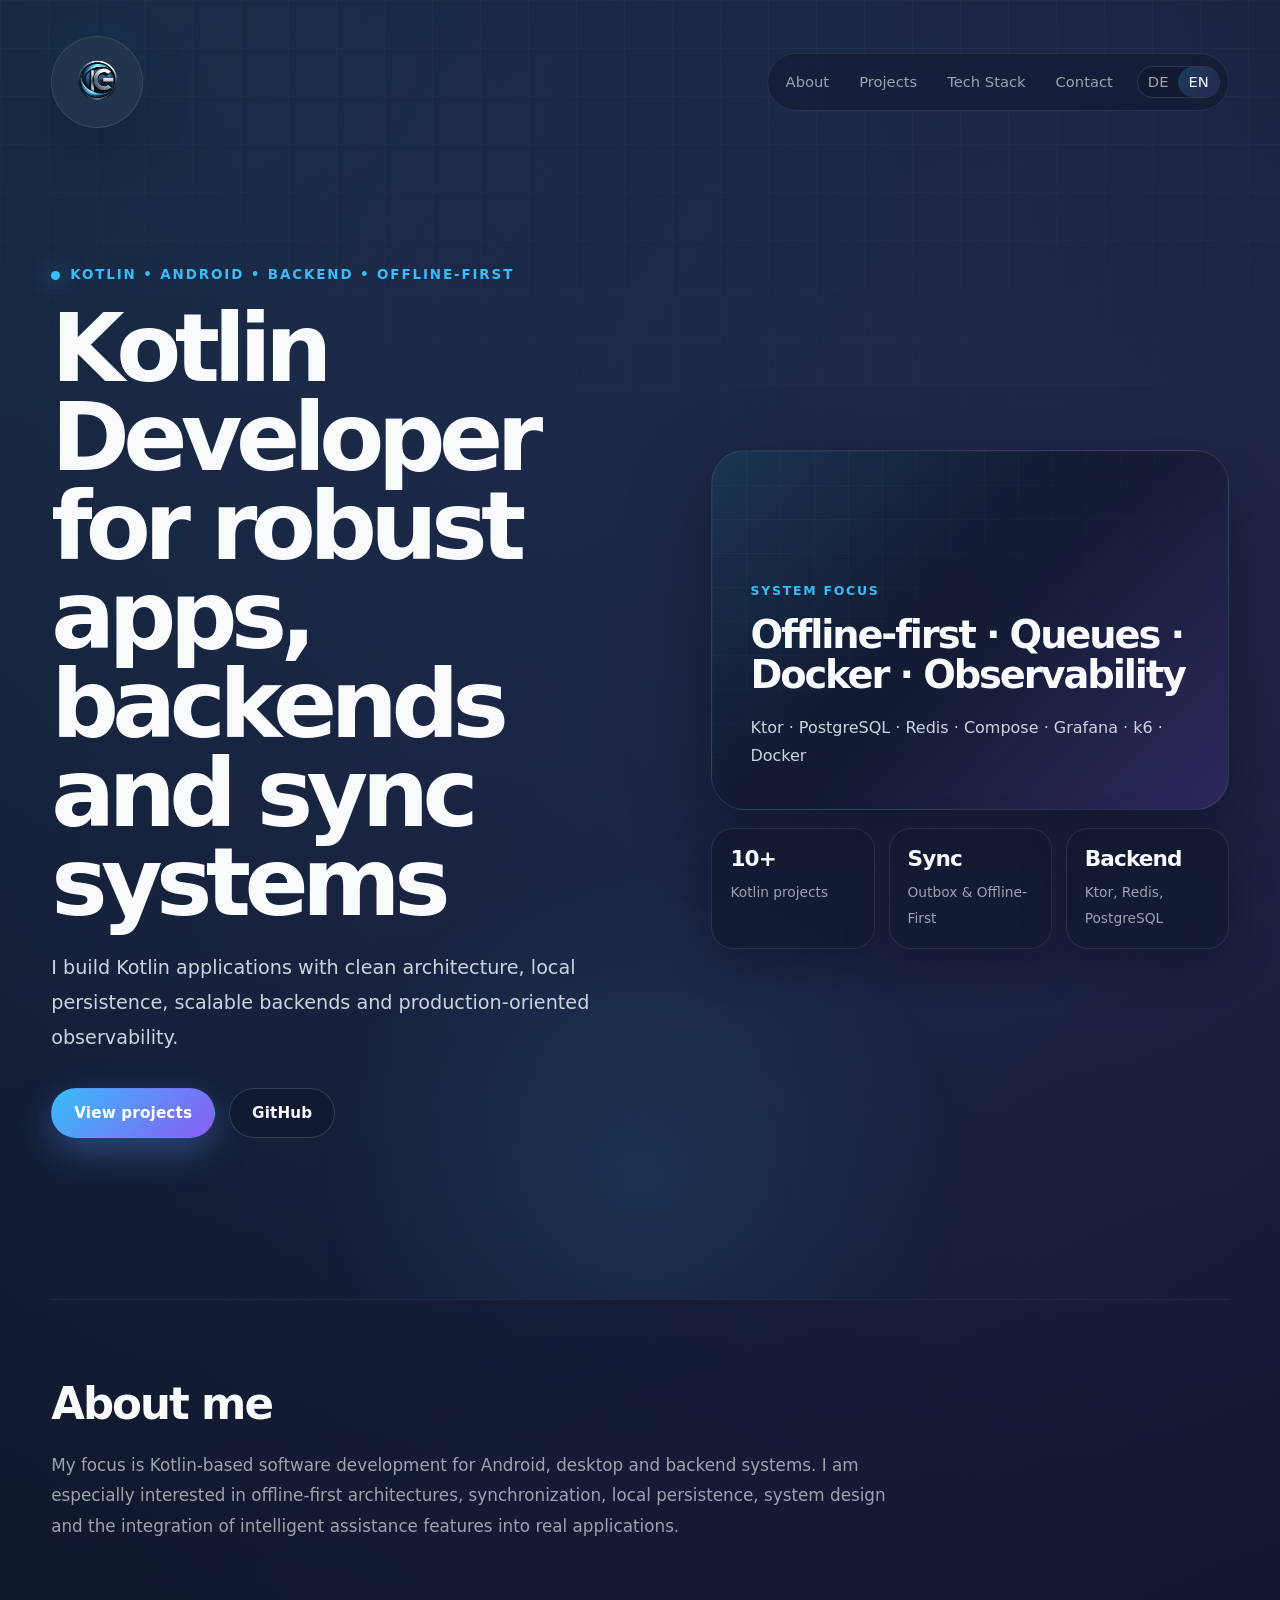
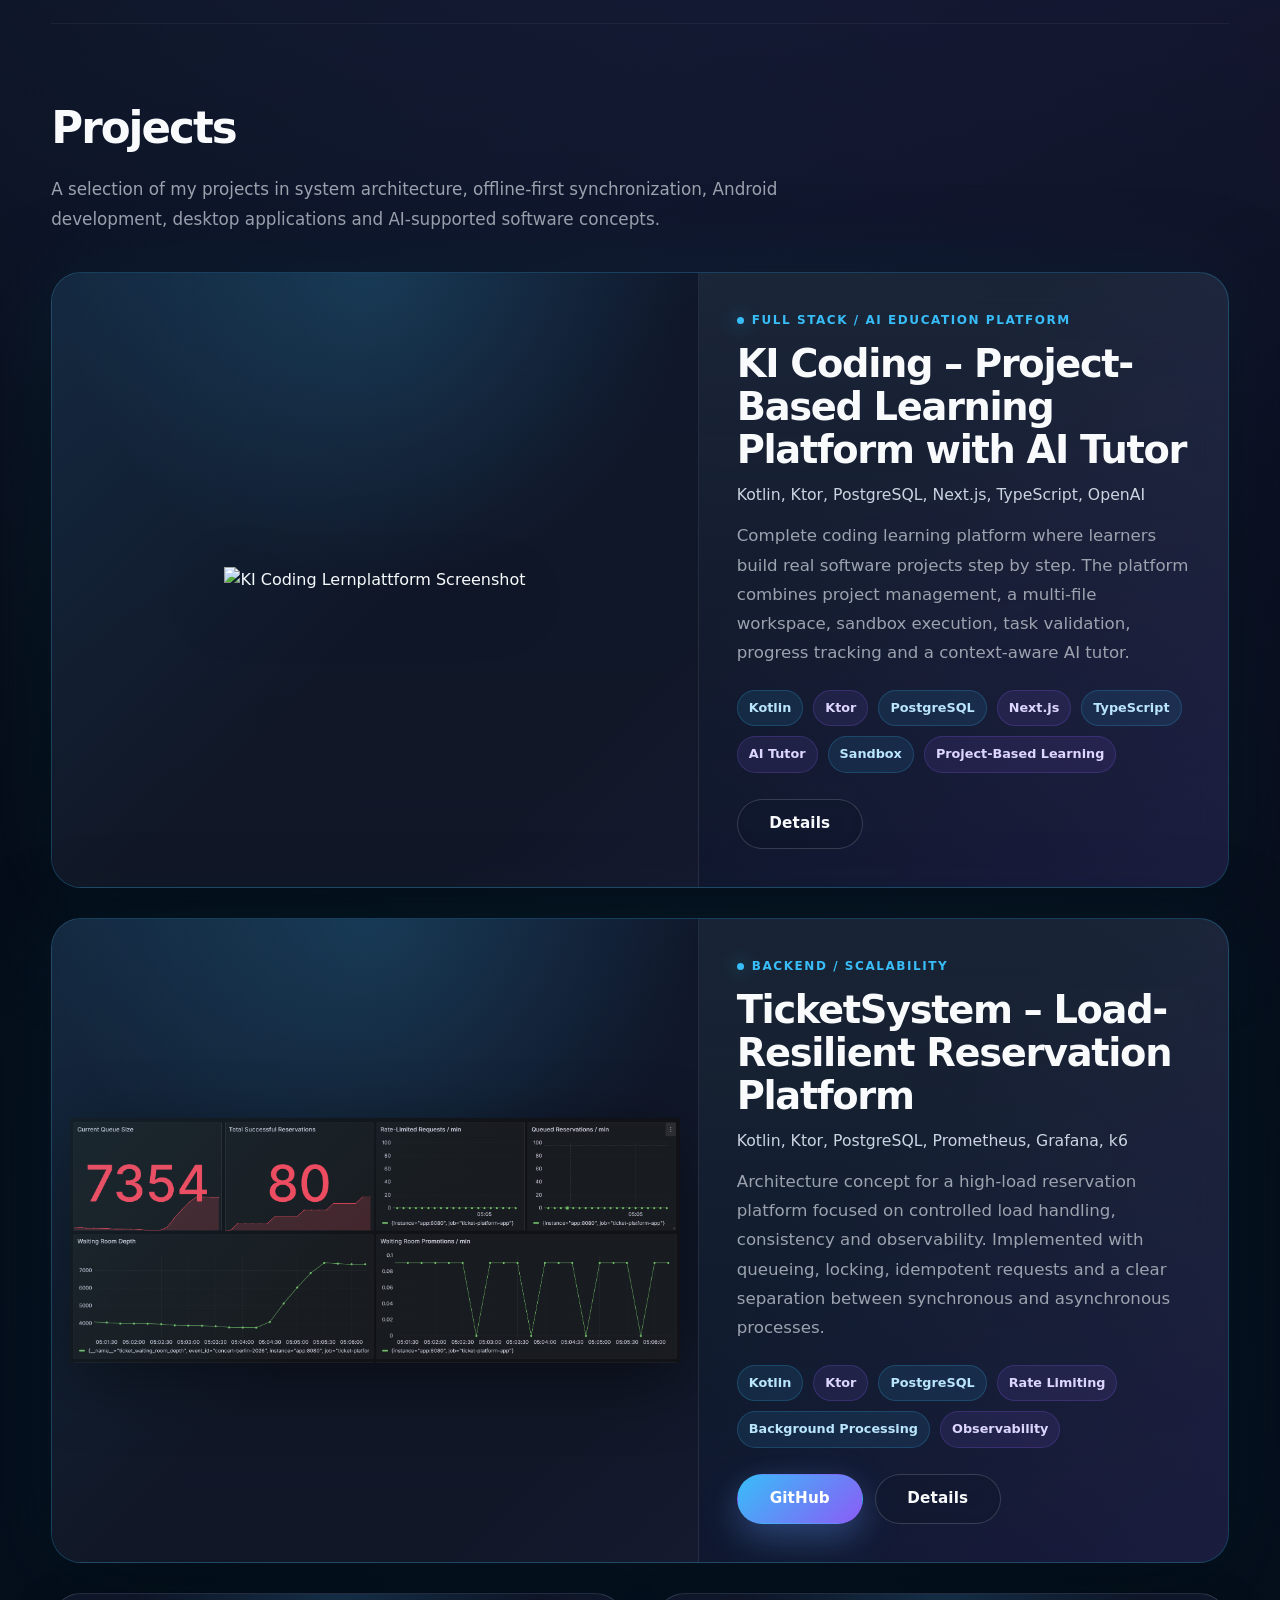
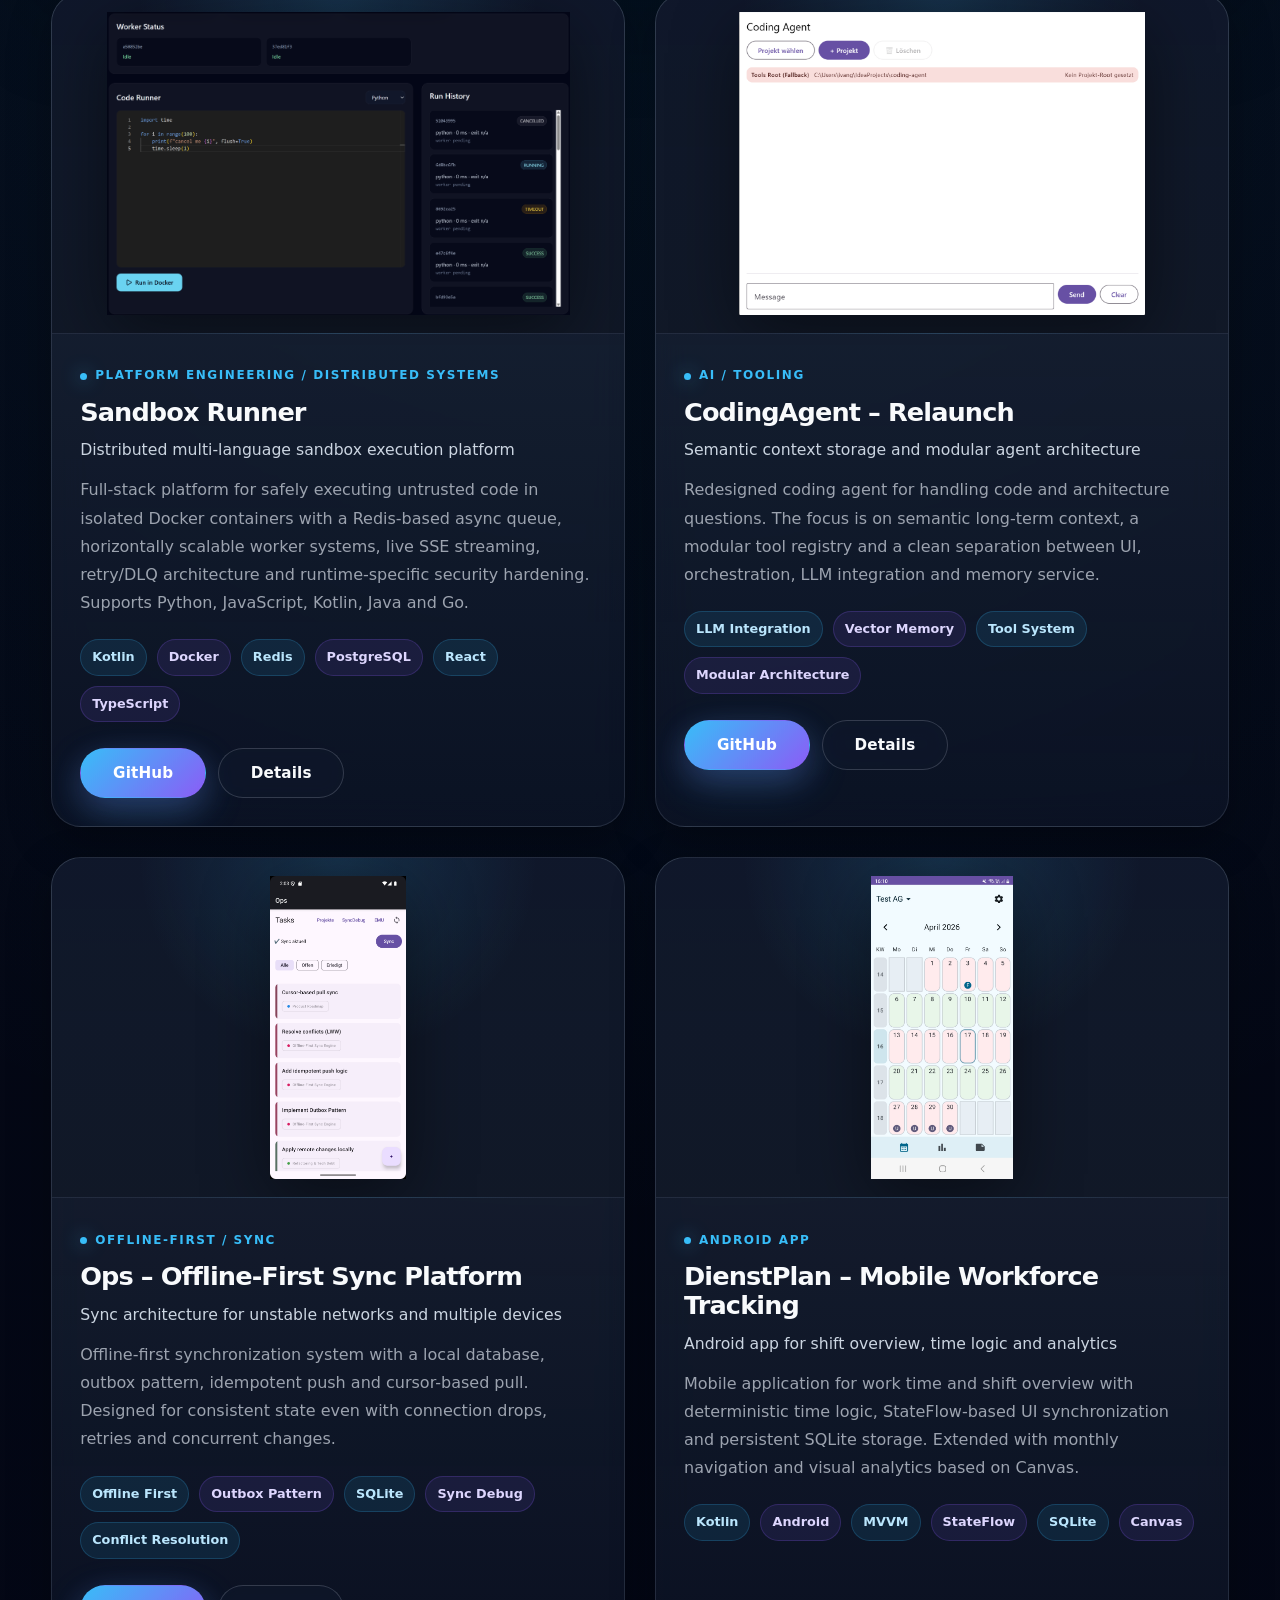
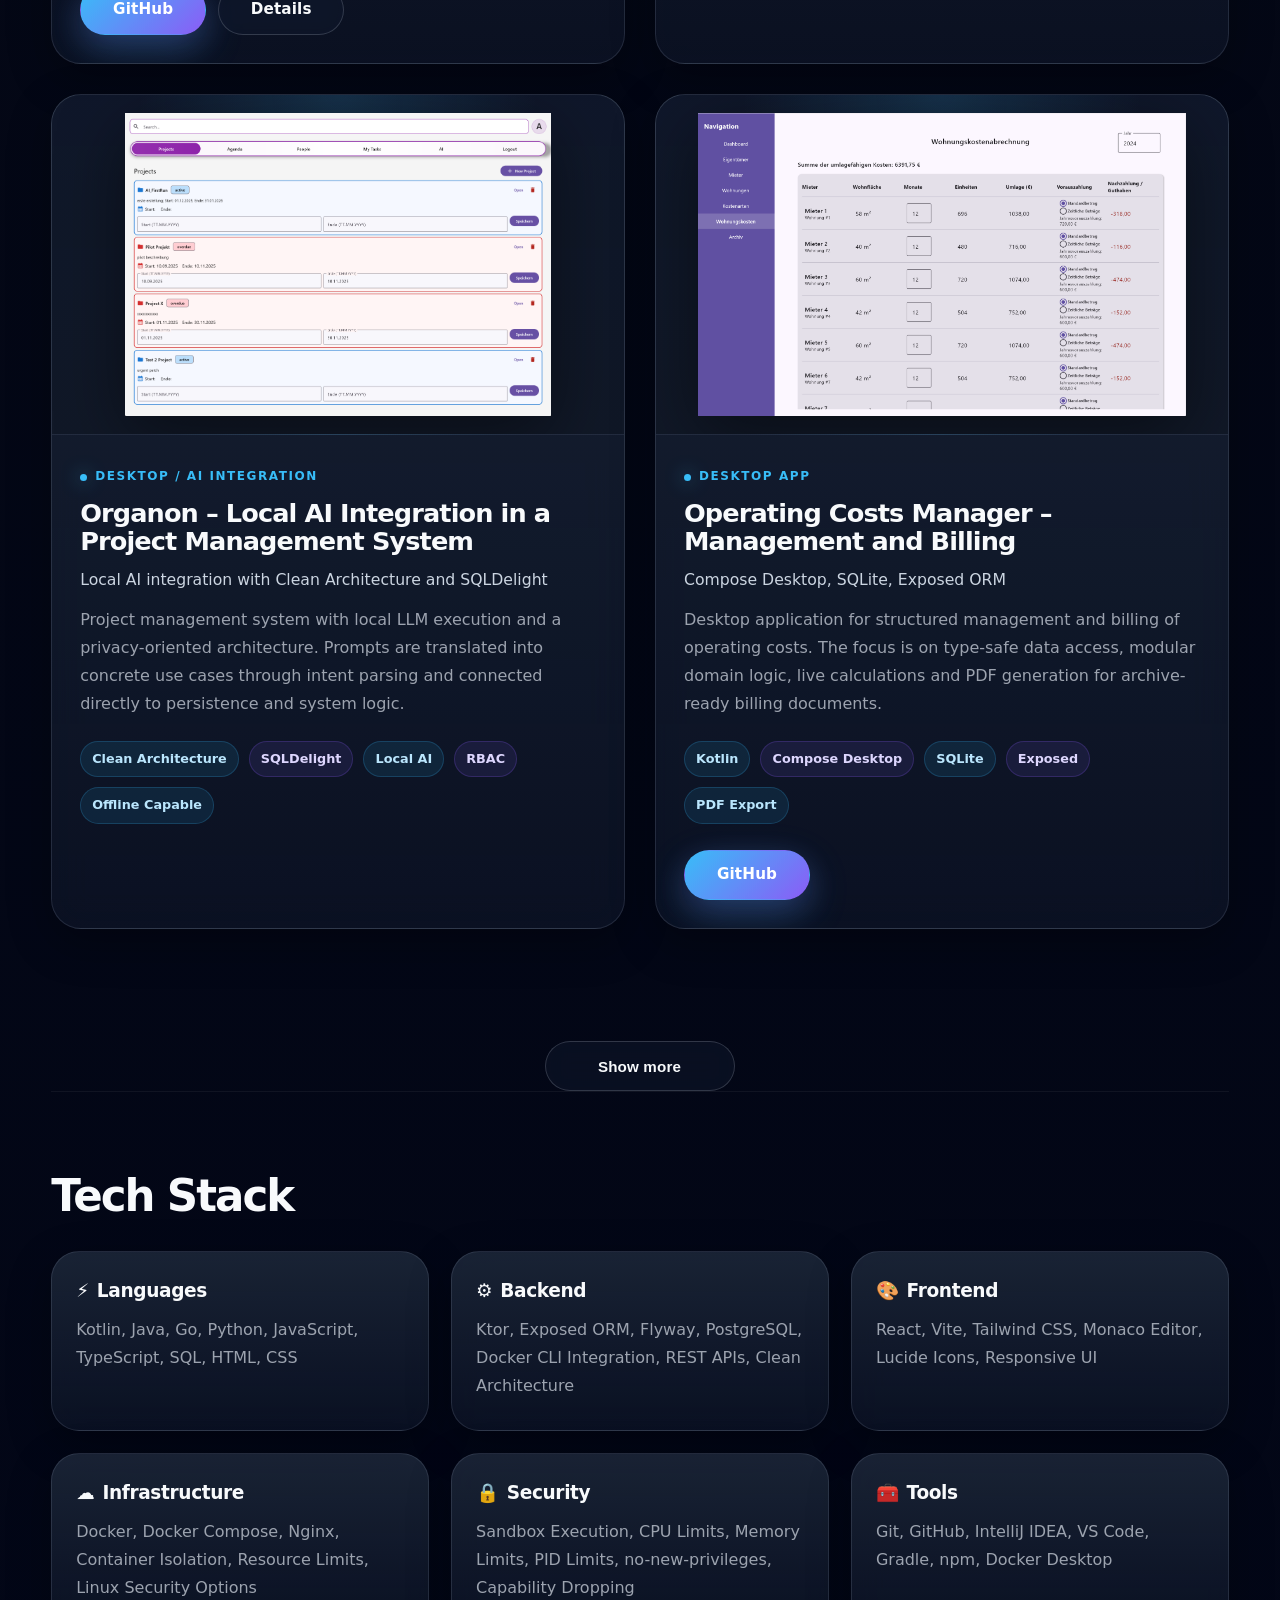
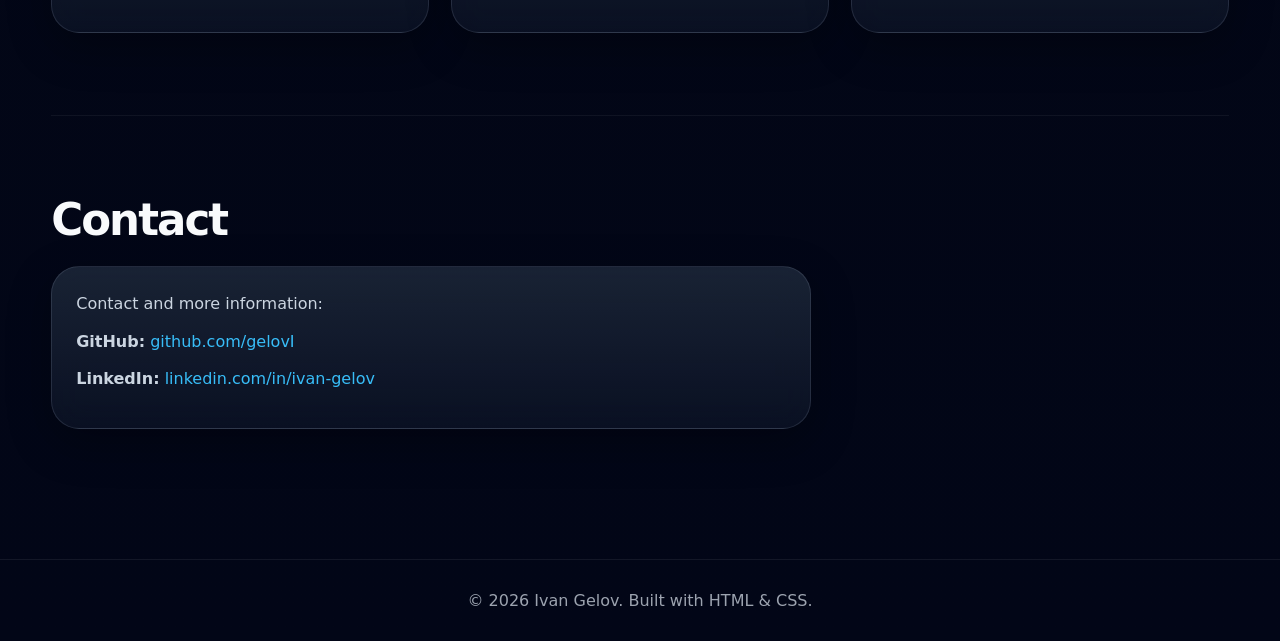
==== commit 16bd326c: "Redesign portfolio homepage" ====
--- a/en.html
+++ b/en.html
@@ -3,10 +3,12 @@
   <head>
     <meta charset="UTF-8" />
     <meta name="viewport" content="width=device-width, initial-scale=1.0" />
-    <title>Ivan Gelov | Kotlin Developer for Android, Backend & Offline-First Systems</title>
+    <title>
+      Ivan Gelov | Kotlin Developer for Android, Backend & Offline-First
+    </title>
     <meta
       name="description"
-      content="Portfolio of Ivan Gelov. Kotlin developer specializing in Android, backend systems, offline-first synchronization, distributed architectures, Docker-based platforms and AI tooling."
+      content="Portfolio of Ivan Gelov: Kotlin Developer with projects in Android, Ktor backend, offline-first sync, Docker sandboxing and AI tooling."
     />
     <link rel="stylesheet" href="style.css" />
     <script
@@ -34,59 +36,16 @@
       </nav>
 
       <section class="hero-content">
-        <div class="hero-left">
-          <p class="eyebrow">
-            Kotlin • Android • Jetpack Compose • Backend • Desktop
+        <div class="hero-copy">
+          <p class="eyebrow">Kotlin • Android • Backend • Offline-First</p>
+          <h1>Kotlin Developer for robust apps, backends and sync systems</h1>
+          <p class="hero-text">
+            I build Kotlin applications with clean architecture, local
+            persistence, scalable backends and production-oriented
+            observability.
           </p>
-
-          <div class="hero-side-card">
-            <span class="hero-side-label">SYSTEM FOCUS</span>
-
-            <h3>
-              Offline-First<br />
-              Distributed Systems<br />
-              AI Tooling
-            </h3>
-
-            <p>
-              Ktor · PostgreSQL · Docker · Redis · Compose Multiplatform ·
-              Observability
-            </p>
-
-            <div class="hero-stats">
-              <div>
-                <strong>10+</strong>
-                <span>Projects</span>
-              </div>
-
-              <div>
-                <strong>Kotlin</strong>
-                <span>Main Stack</span>
-              </div>
-
-              <div>
-                <strong>Full-Stack</strong>
-                <span>Backend → UI</span>
-              </div>
-            </div>
-          </div>
-        </div>
-
-        <div class="hero-right">
-          <h1>
-            Hi,<br />
-            I'm Ivan<br />
-            Gelov
-          </h1>
-
-          <p class="hero-text">
-            I build Android, backend and desktop systems with Kotlin, focusing
-            on clean architecture, offline-first synchronization, scalable
-            infrastructure and intelligent software tooling.
-          </p>
-
           <div class="hero-buttons">
-            <a class="btn btn-primary" href="#projects">My Projects</a>
+            <a class="btn btn-primary" href="#projects">View projects</a>
             <a
               class="btn btn-secondary"
               href="https://github.com/gelovI"
@@ -97,32 +56,102 @@
             </a>
           </div>
         </div>
+
+        <aside class="hero-visual" aria-label="Kompetenzprofil">
+          <div class="hero-card hero-card-main">
+            <p class="hero-card-label">System Focus</p>
+            <h2>Offline-first · Queues · Docker · Observability</h2>
+            <p>Ktor · PostgreSQL · Redis · Compose · Grafana · k6 · Docker</p>
+          </div>
+
+          <div class="hero-metrics">
+            <div class="hero-metric">
+              <strong>10+</strong>
+              <span>Kotlin projects</span>
+            </div>
+            <div class="hero-metric">
+              <strong>Sync</strong>
+              <span>Outbox & Offline-First</span>
+            </div>
+            <div class="hero-metric">
+              <strong>Backend</strong>
+              <span>Ktor, Redis, PostgreSQL</span>
+            </div>
+          </div>
+        </aside>
       </section>
     </header>
 
     <main class="container">
       <section id="about" class="section">
-        <h2>About</h2>
+        <h2>About me</h2>
         <p>
-          I specialize in Kotlin-based development across Android, desktop, and
-          backend systems. My main interests include offline-first
-          architectures, synchronization, local persistence, system design, and
-          integrating intelligent features into real-world applications.
+          My focus is Kotlin-based software development for Android, desktop and
+          backend systems. I am especially interested in offline-first
+          architectures, synchronization, local persistence, system design and
+          the integration of intelligent assistance features into real
+          applications.
         </p>
       </section>
 
       <section id="projects" class="section">
         <h2>Projects</h2>
         <p>
-          A selection of projects covering system architecture, offline-first
-          synchronization, Android development, desktop applications, and
-          AI-driven software concepts.
+          A selection of my projects in system architecture, offline-first
+          synchronization, Android development, desktop applications and
+          AI-supported software concepts.
         </p>
 
         <div class="projects-grid">
           <article class="project-card card featured">
             <div
               class="project-image-wrapper"
+              data-images="assets/images/ImageKiCoding1.png,assets/images/ImageKiCoding2.png,assets/images/ImageKiCoding3.png,assets/images/ImageKiCoding7.png,assets/images/ImageKiCoding8.png"
+              data-overlay="Click to enlarge"
+            >
+              <img
+                src="assets/images/ImageKiCoding1.png"
+                alt="KI Coding Lernplattform Screenshot"
+                class="project-image"
+              />
+            </div>
+
+            <div class="project-content">
+              <p class="project-label">Full Stack / AI Education Platform</p>
+              <h3>KI Coding – Project-Based Learning Platform with AI Tutor</h3>
+              <p class="project-subtitle">
+                Kotlin, Ktor, PostgreSQL, Next.js, TypeScript, OpenAI
+              </p>
+
+              <p class="project-description">
+                Complete coding learning platform where learners build real
+                software projects step by step. The platform combines project
+                management, a multi-file workspace, sandbox execution, task
+                validation, progress tracking and a context-aware AI tutor.
+              </p>
+
+              <ul class="tags">
+                <li>Kotlin</li>
+                <li>Ktor</li>
+                <li>PostgreSQL</li>
+                <li>Next.js</li>
+                <li>TypeScript</li>
+                <li>AI Tutor</li>
+                <li>Sandbox</li>
+                <li>Project-Based Learning</li>
+              </ul>
+
+              <div class="project-links">
+                <a href="projects/kicoding_en.html" class="btn btn-secondary"
+                  >Details</a
+                >
+              </div>
+            </div>
+          </article>
+
+          <article class="project-card card featured">
+            <div
+              class="project-image-wrapper"
               data-images="assets/images/grafana1.png,assets/images/grafana2.png,assets/images/mk6_bild.png"
               data-overlay="Click to enlarge"
             >
@@ -135,17 +164,17 @@
 
             <div class="project-content">
               <p class="project-label">Backend / Scalability</p>
-              <h3>TicketSystem – High-Load Reservation Platform</h3>
+              <h3>TicketSystem – Load-Resilient Reservation Platform</h3>
               <p class="project-subtitle">
                 Kotlin, Ktor, PostgreSQL, Prometheus, Grafana, k6
               </p>
 
               <p class="project-description">
                 Architecture concept for a high-load reservation platform
-                focused on controlled load handling, consistency, and
-                observability. Built with queueing, deterministic locking,
-                idempotent requests, and a clear separation between synchronous
-                and asynchronous processing.
+                focused on controlled load handling, consistency and
+                observability. Implemented with queueing, locking, idempotent
+                requests and a clear separation between synchronous and
+                asynchronous processes.
               </p>
 
               <ul class="tags">
@@ -187,12 +216,12 @@
               <h3>Sandbox Runner</h3>
 
               <p class="project-subtitle">
-                Distributed Multi-Language Sandbox Execution Platform
-              </p>
-
-              <p class="project-description">
-                Full-stack platform for securely executing untrusted code inside
-                isolated Docker containers using a Redis-based async queue,
+                Distributed multi-language sandbox execution platform
+              </p>
+
+              <p class="project-description">
+                Full-stack platform for safely executing untrusted code in
+                isolated Docker containers with a Redis-based async queue,
                 horizontally scalable worker systems, live SSE streaming,
                 retry/DLQ architecture and runtime-specific security hardening.
                 Supports Python, JavaScript, Kotlin, Java and Go.
@@ -216,7 +245,7 @@
                 </a>
 
                 <a
-                  href="projects/sandbox-runner-en.html"
+                  href="projects/sandbox-runner.html"
                   class="btn btn-secondary"
                 >
                   Details
@@ -228,7 +257,10 @@
           <article class="project-card card">
             <div
               class="project-image-wrapper"
-              data-images="assets/images/coding_agent1.png,assets/images/coding_agent2.png"
+              data-images="
+                    assets/images/coding_agent1.png,
+                    assets/images/coding_agent2.png
+                "
               data-overlay="Click to enlarge"
             >
               <img
@@ -240,17 +272,15 @@
 
             <div class="project-content">
               <p class="project-label">AI / Tooling</p>
-              <h3>CodingAgent – Rebuild</h3>
+              <h3>CodingAgent – Relaunch</h3>
               <p class="project-subtitle">
                 Semantic context storage and modular agent architecture
               </p>
-
-              <p class="project-description">
-                Rebuilt coding agent designed for handling code and
-                architecture-related tasks. The focus lies on persistent
-                semantic context, a modular tool system, and a clearly separated
-                structure between UI, orchestration, LLM client, and memory
-                layer.
+              <p class="project-description">
+                Redesigned coding agent for handling code and architecture
+                questions. The focus is on semantic long-term context, a modular
+                tool registry and a clean separation between UI, orchestration,
+                LLM integration and memory service.
               </p>
 
               <ul class="tags">
@@ -276,7 +306,11 @@
           <article class="project-card card">
             <div
               class="project-image-wrapper"
-              data-images="assets/images/ops1.png,assets/images/ops2.png,assets/images/ops3.png"
+              data-images="
+                    assets/images/ops1.png,
+                    assets/images/ops2.png,
+                    assets/images/ops3.png
+                "
               data-overlay="Click to enlarge"
             >
               <img
@@ -290,14 +324,13 @@
               <p class="project-label">Offline-First / Sync</p>
               <h3>Ops – Offline-First Sync Platform</h3>
               <p class="project-subtitle">
-                Sync architecture for unstable networks and multi-device usage
-              </p>
-
-              <p class="project-description">
-                Offline-first synchronization system using a local database,
-                outbox pattern, idempotent push, and cursor-based pull. Designed
-                to maintain consistent state across unreliable connections,
-                repeated requests, and concurrent updates.
+                Sync architecture for unstable networks and multiple devices
+              </p>
+              <p class="project-description">
+                Offline-first synchronization system with a local database,
+                outbox pattern, idempotent push and cursor-based pull. Designed
+                for consistent state even with connection drops, retries and
+                concurrent changes.
               </p>
 
               <ul class="tags">
@@ -324,7 +357,12 @@
           <article class="project-card card">
             <div
               class="project-image-wrapper"
-              data-images="assets/images/dienst_plan1.jpg,assets/images/dienst_plan2.jpg,assets/images/dienst_plan3.jpg,assets/images/dienst_plan4.jpg"
+              data-images="
+                    assets/images/dienst_plan1.jpg,
+                    assets/images/dienst_plan2.jpg,
+                    assets/images/dienst_plan3.jpg,
+                    assets/images/dienst_plan4.jpg
+                "
               data-overlay="Click to enlarge"
             >
               <img
@@ -338,14 +376,13 @@
               <p class="project-label">Android App</p>
               <h3>DienstPlan – Mobile Workforce Tracking</h3>
               <p class="project-subtitle">
-                Android app for shift tracking and time-based analytics
-              </p>
-
-              <p class="project-description">
-                Mobile application for managing work schedules and time tracking
-                with deterministic domain logic, StateFlow-based UI
-                synchronization, and persistent SQLite storage. Includes
-                calendar navigation and canvas-based data visualization.
+                Android app for shift overview, time logic and analytics
+              </p>
+              <p class="project-description">
+                Mobile application for work time and shift overview with
+                deterministic time logic, StateFlow-based UI synchronization and
+                persistent SQLite storage. Extended with monthly navigation and
+                visual analytics based on Canvas.
               </p>
 
               <ul class="tags">
@@ -362,7 +399,11 @@
           <article class="project-card card">
             <div
               class="project-image-wrapper"
-              data-images="assets/images/organon1.png,assets/images/organon3.png,assets/images/organon2.png"
+              data-images="
+                    assets/images/organon1.png,
+                    assets/images/organon3.png,
+                    assets/images/organon2.png
+                "
               data-overlay="Click to enlarge"
             >
               <img
@@ -375,17 +416,16 @@
             <div class="project-content">
               <p class="project-label">Desktop / AI Integration</p>
               <h3>
-                Organon – Local AI Integration into a Project Management System
+                Organon – Local AI Integration in a Project Management System
               </h3>
               <p class="project-subtitle">
                 Local AI integration with Clean Architecture and SQLDelight
               </p>
-
-              <p class="project-description">
-                Project management system with locally executed LLMs and a
-                privacy-first design. Prompts are transformed into structured
-                system actions via intent parsing and integrated directly into
-                use case and persistence layers.
+              <p class="project-description">
+                Project management system with local LLM execution and a
+                privacy-oriented architecture. Prompts are translated into
+                concrete use cases through intent parsing and connected directly
+                to persistence and system logic.
               </p>
 
               <ul class="tags">
@@ -401,7 +441,10 @@
           <article class="project-card card">
             <div
               class="project-image-wrapper"
-              data-images="assets/images/betriebskosten1.png,assets/images/betriebskosten2.png"
+              data-images="
+                    assets/images/betriebskosten1.png,
+                    assets/images/betriebskosten2.png
+                "
               data-overlay="Click to enlarge"
             >
               <img
@@ -413,16 +456,15 @@
 
             <div class="project-content">
               <p class="project-label">Desktop App</p>
-              <h3>Utility Cost Manager – Administration and Billing</h3>
+              <h3>Operating Costs Manager – Management and Billing</h3>
               <p class="project-subtitle">
                 Compose Desktop, SQLite, Exposed ORM
               </p>
-
-              <p class="project-description">
-                Desktop application for structured cost management and billing.
-                Focused on type-safe data access, modular business logic,
-                real-time calculations, and PDF generation for archival-ready
-                reports.
+              <p class="project-description">
+                Desktop application for structured management and billing of
+                operating costs. The focus is on type-safe data access, modular
+                domain logic, live calculations and PDF generation for
+                archive-ready billing documents.
               </p>
 
               <ul class="tags">
@@ -462,13 +504,12 @@
                 DienstPlan – Rule-Based Shift Planning and Work Time Analysis
               </h3>
               <p class="project-subtitle">
-                Shift planning, time calculation, and PDF export
-              </p>
-
-              <p class="project-description">
-                Desktop solution for rule-based scheduling and working time
-                analysis. Core features include deterministic calculations,
-                reactive state handling, versioned database migrations, and
+                Shift planning, time calculation and PDF output
+              </p>
+              <p class="project-description">
+                Desktop solution for rule-based shift planning and work time
+                analytics. Core elements include deterministic time calculation,
+                reactive state management, versioned migrations and
                 print-optimized PDF generation.
               </p>
 
@@ -499,13 +540,14 @@
               <p class="project-label">Android Game</p>
               <h3>DotLogic – Logic Puzzle with Path Connections</h3>
               <p class="project-subtitle">
-                Android puzzle game with canvas rendering and testable logic
-              </p>
-
-              <p class="project-description">
-                Logic-based puzzle game with a data-driven level system, Compose
-                canvas rendering, and touch-based input handling. The core game
-                logic is designed to be UI-independent and fully testable.
+                Android logic puzzle with Canvas rendering and testable game
+                logic
+              </p>
+              <p class="project-description">
+                Puzzle game with a data-driven level system, Compose Canvas
+                rendering and input logic for touch-based path connections. The
+                game logic is intentionally modeled independently from the UI
+                and built to be testable.
               </p>
 
               <ul class="tags">
@@ -535,14 +577,13 @@
               <p class="project-label">Android App</p>
               <h3>RRMed – Blood Pressure and Therapy Tracking</h3>
               <p class="project-subtitle">
-                Android app for health tracking and structured data input
-              </p>
-
-              <p class="project-description">
-                Application for tracking blood pressure, therapy data, and
-                measurement history. Focused on structured data modeling,
-                validation logic, and clear separation between UI, business
-                logic, and persistence.
+                Android app for measurements, therapy and history tracking
+              </p>
+              <p class="project-description">
+                Application for structured recording of blood pressure values,
+                therapy information and measurement history. The focus is on
+                clear data modeling, testable validation logic and a clean
+                separation between UI, logic and persistence.
               </p>
 
               <ul class="tags">
@@ -578,15 +619,14 @@
 
             <div class="project-content">
               <p class="project-label">Android Game</p>
-              <h3>WordKings – Intelligent Word Puzzle Game</h3>
-              <p class="project-subtitle">
-                Word game with persistent state and modular game system
-              </p>
-
-              <p class="project-description">
-                Native Android game with persistent progress, extendable
-                dictionary system, and modular game architecture. Includes
-                animated UI feedback and reusable game logic components.
+              <h3>WordKings – Intelligent Word Finding Game</h3>
+              <p class="project-subtitle">
+                Word game with persistent game logic and a modular game system
+              </p>
+              <p class="project-description">
+                Native Android app with locally stored game states, extensible
+                dictionary structure and a modular game system. Extended with
+                animated UI feedback and an architecture designed for reuse.
               </p>
 
               <ul class="tags">
@@ -599,18 +639,18 @@
             </div>
           </article>
         </div>
-
-        <div class="projects-toggle-wrap">
-          <button
-            class="btn btn-secondary projects-toggle"
-            id="toggleProjects"
-            data-show-more="Show more"
-            data-show-less="Show less"
-          >
-            Show more
-          </button>
-        </div>
       </section>
+
+      <div class="projects-toggle-wrap">
+        <button
+          class="btn btn-secondary projects-toggle"
+          id="toggleProjects"
+          data-show-more="Show more"
+          data-show-less="Show less"
+        >
+          Show more
+        </button>
+      </div>
 
       <section id="stack" class="section">
         <h2>Tech Stack</h2>
@@ -667,7 +707,7 @@
       <section id="contact" class="section">
         <h2>Contact</h2>
         <div class="card contact-card">
-          <p>Contact and further information:</p>
+          <p>Contact and more information:</p>
           <p>
             <strong>GitHub:</strong>
             <a
@@ -707,7 +747,7 @@
             id="lightboxImage"
             class="lightbox-image"
             src=""
-            alt="Project image large"
+            alt="Large project image"
           />
         </div>
 
